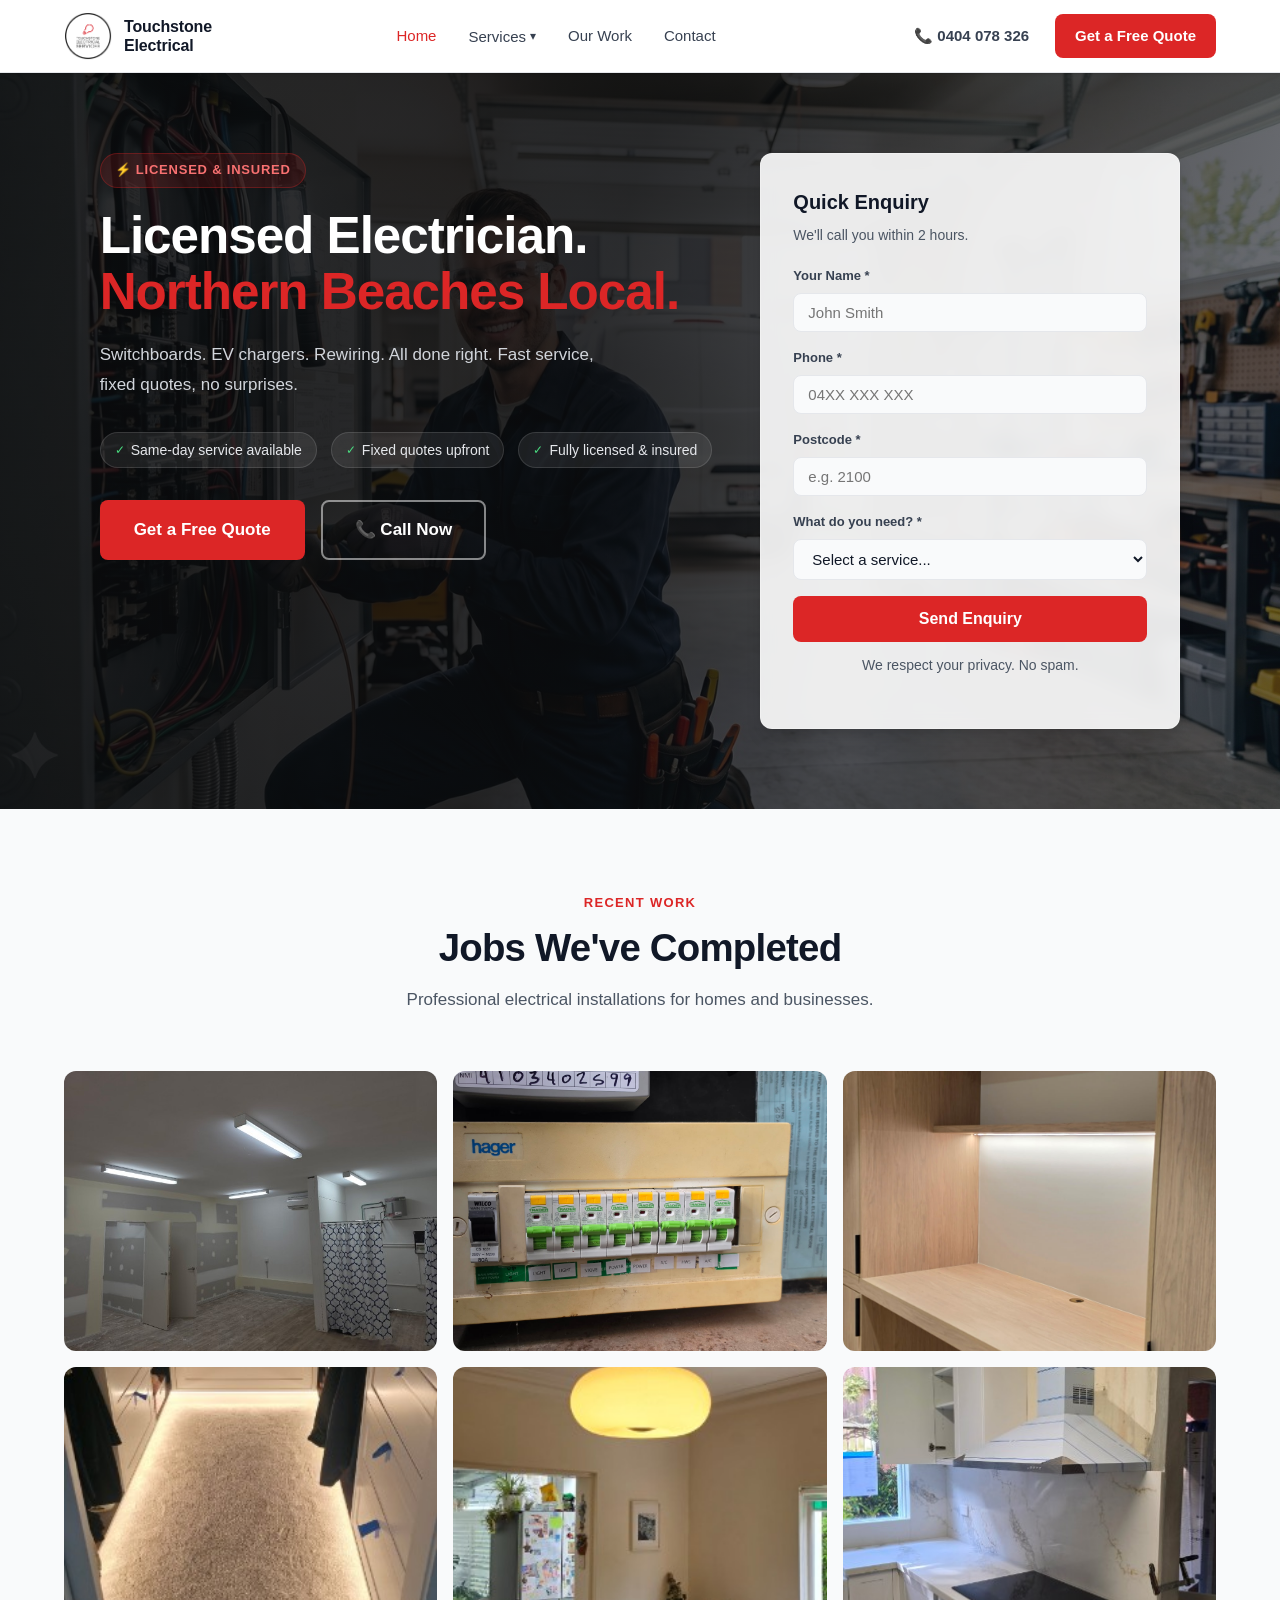
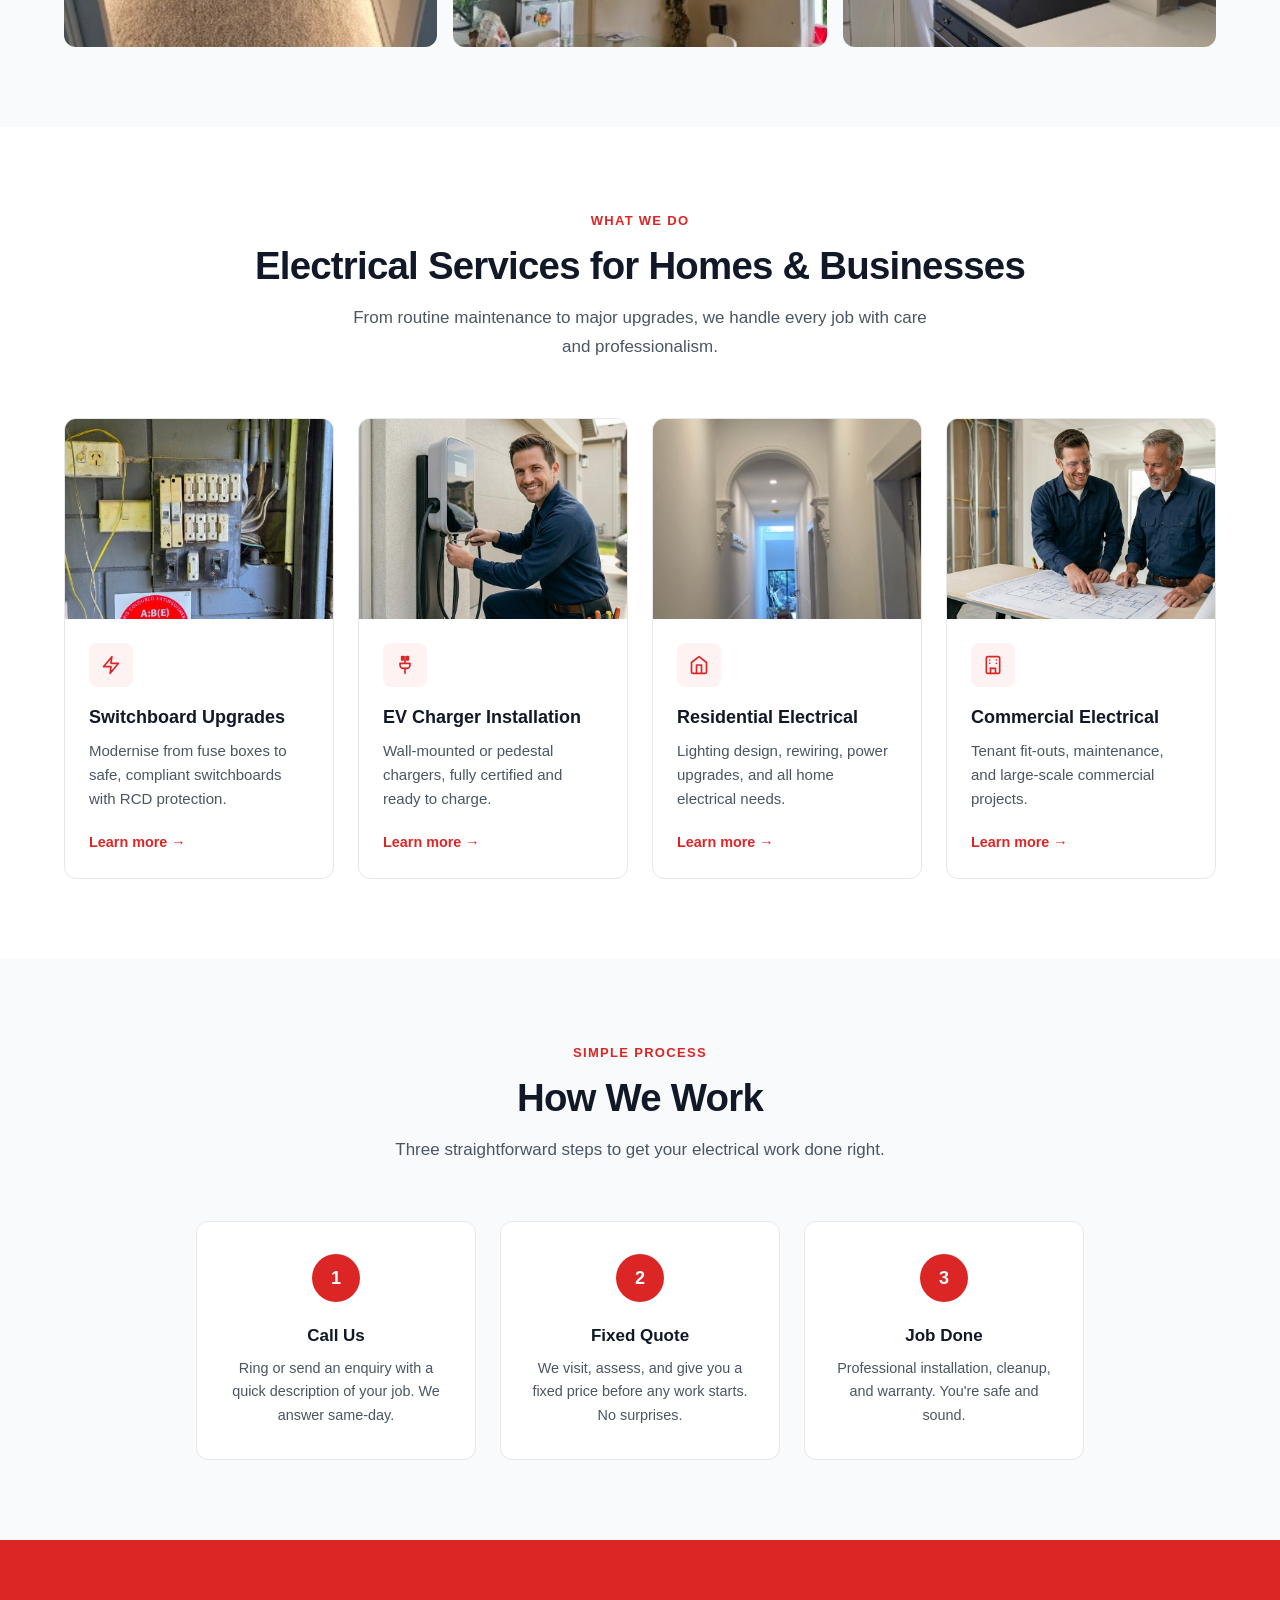
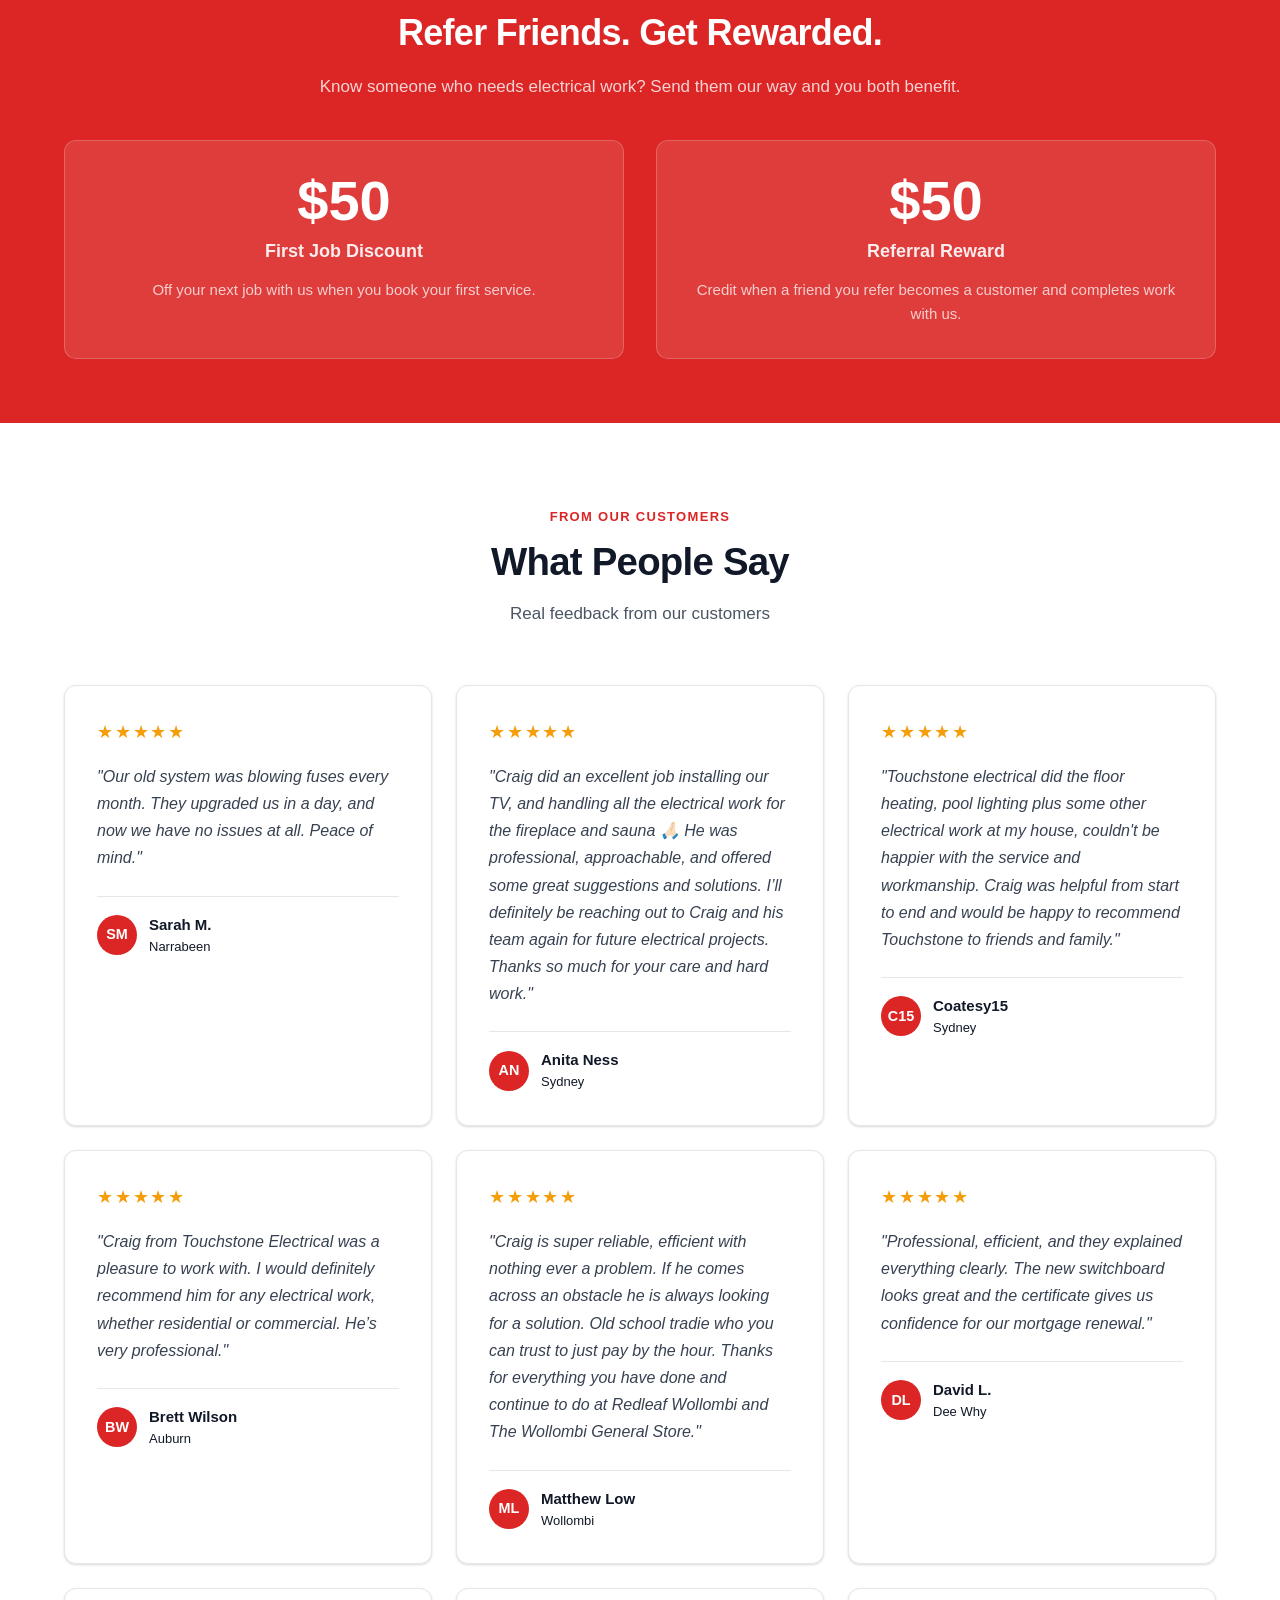
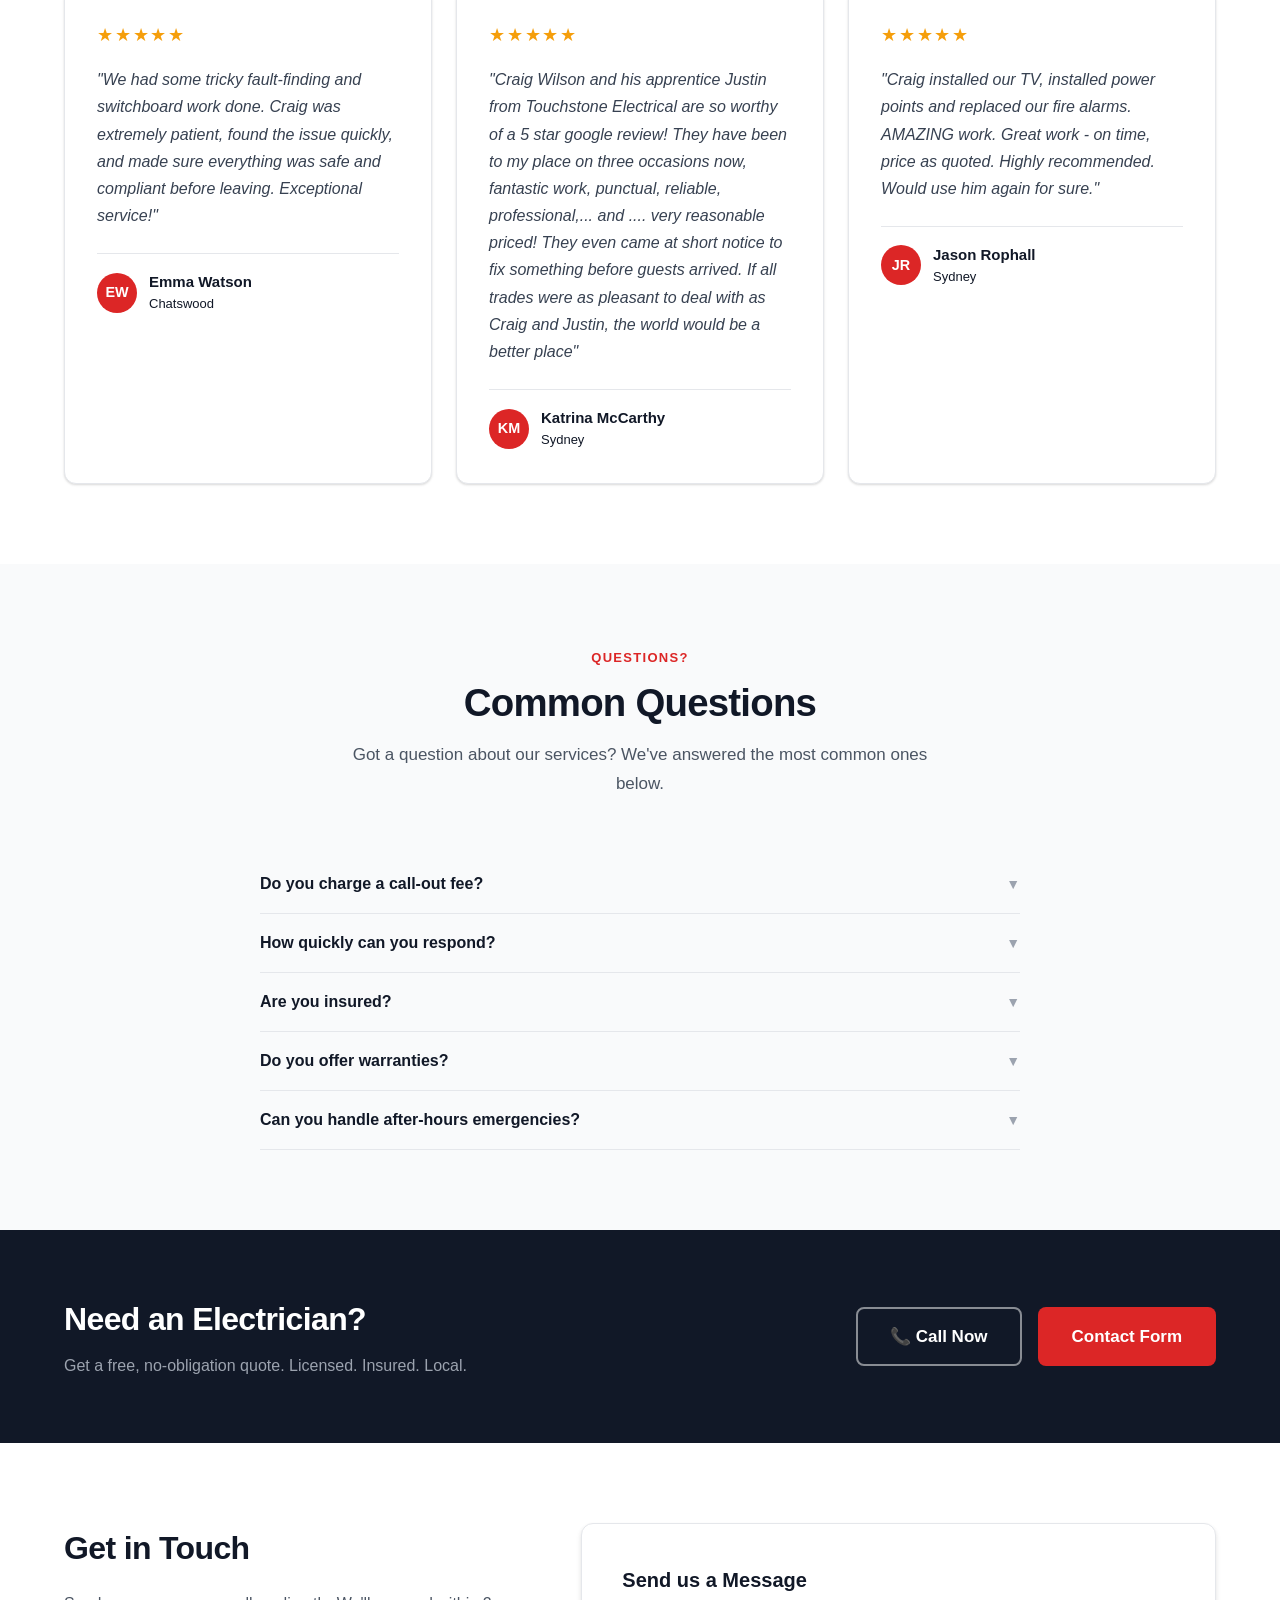
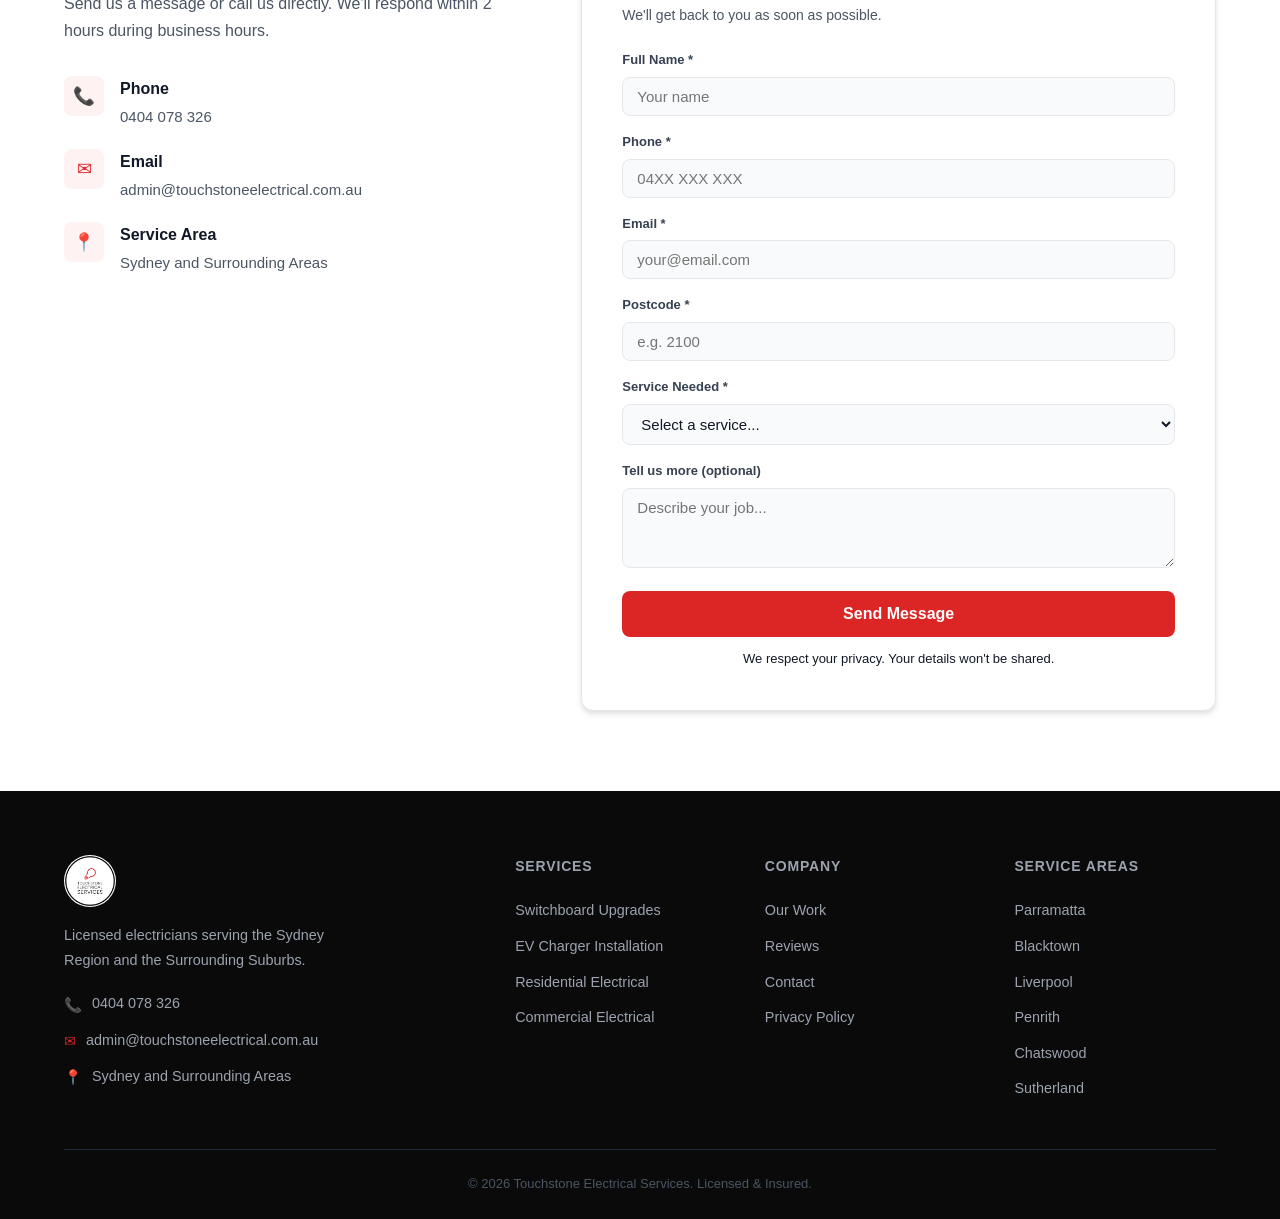
==== home/index.html @ 62e03982 "Update contact form to use Web3Forms API" ====
<!DOCTYPE html>
<html lang="en">

<head>
  <meta charset="UTF-8">
  <meta name="viewport" content="width=device-width, initial-scale=1.0">
  <meta http-equiv="Content-Security-Policy"
    content="default-src 'self'; script-src 'self' 'unsafe-inline'; style-src 'self' 'unsafe-inline'; connect-src 'self' https://api.web3forms.com; img-src 'self' data:; child-src 'none';">
  <title>Touchstone Electrical Services — Licensed Electrician Northern Beaches Sydney</title>
  <meta name="description"
    content="Licensed electrician serving Northern Beaches & Lower North Shore. Switchboards, EV chargers, rewiring, and all residential & commercial electrical work.">
  <link rel="stylesheet" href="../style.css">
  <script src="../shared.js"></script>
</head>

<body>
  <div id="nav-root"></div>

  <!-- HERO -->
  <section class="hero">
    <img src="../Images/hero-home.jpg" alt="Electrical workshop" class="hero-bg">
    <div class="hero-overlay"></div>
    <div class="container">
      <div class="hero-content">
        <div class="hero-grid">
          <div>
            <div class="hero-eyebrow">⚡ Licensed & Insured</div>
            <h1>Licensed Electrician.<br><span>Northern Beaches Local.</span></h1>
            <p class="hero-desc">Switchboards. EV chargers. Rewiring. All done right. Fast service, fixed quotes, no
              surprises.</p>

            <div class="hero-badges">
              <div class="badge"><span class="badge-icon">✓</span> Same-day service available</div>
              <div class="badge"><span class="badge-icon">✓</span> Fixed quotes upfront</div>
              <div class="badge"><span class="badge-icon">✓</span> Fully licensed & insured</div>
            </div>

            <div class="hero-buttons">
              <a href="#contact" class="btn btn-primary btn-lg">Get a Free Quote</a>
              <a href="tel:0404078326" class="btn btn-outline-white btn-lg">📞 Call Now</a>
            </div>
          </div>

          <div class="hero-form-card">
            <h3>Quick Enquiry</h3>
            <p>We'll call you within 2 hours.</p>
            <form onsubmit="return handleQuickEnquiry(event)">
              <input type="checkbox" name="botcheck" class="hidden" style="display: none;">
              <div class="form-group">
                <label>Your Name *</label>
                <input type="text" name="name" required placeholder="John Smith">
              </div>
              <div class="form-group">
                <label>Phone *</label>
                <input type="tel" name="phone" required placeholder="04XX XXX XXX">
              </div>
              <div class="form-group">
                <label>Postcode *</label>
                <input type="text" name="postcode" required placeholder="e.g. 2100">
              </div>
              <div class="form-group">
                <label>What do you need? *</label>
                <select name="service" required>
                  <option value="">Select a service...</option>
                  <option>Switchboard upgrade</option>
                  <option>EV charger installation</option>
                  <option>General electrical work</option>
                  <option>Emergency repair</option>
                  <option>Other</option>
                </select>
              </div>
              <button type="submit" class="form-submit">Send Enquiry</button>
              <p class="form-note">We respect your privacy. No spam.</p>
            </form>
          </div>
        </div>
      </div>
    </div>
  </section>


  <!-- PORTFOLIO -->
  <section id="portfolio" class="section section-bg-gray">
    <div class="container">
      <div class="section-header">
        <span class="section-eyebrow">Recent Work</span>
        <h2>Jobs We've Completed</h2>
        <p>Professional electrical installations for homes and businesses.</p>
      </div>

      <div class="gallery-grid">
        <div class="gallery-item">
          <img src="../Images/gallery-commercial-lighting.jpeg" alt="Commercial venue lighting installation">
          <div class="gallery-overlay">
            <div class="gallery-label">
              <span>Featured</span>
              <strong>Commercial Lighting</strong>
            </div>
          </div>
        </div>
        <div class="gallery-item">
          <img src="../Images/Switchboard.jpg" alt="Switchboard upgrade work">
          <div class="gallery-overlay">
            <div class="gallery-label">
              <span>Safety</span>
              <strong>Switchboard Upgrade</strong>
            </div>
          </div>
        </div>
        <div class="gallery-item">
          <img src="../Images/gallery-joinery-lighting.jpeg" alt="Joinery and custom lighting">
          <div class="gallery-overlay">
            <div class="gallery-label">
              <span>Custom</span>
              <strong>Joinery Lighting</strong>
            </div>
          </div>
        </div>
        <div class="gallery-item">
          <img src="../Images/gallery-strip-lighting.jpeg" alt="LED strip lighting in wardrobe">
          <div class="gallery-overlay">
            <div class="gallery-label">
              <span>Design</span>
              <strong>Strip Lighting</strong>
            </div>
          </div>
        </div>
        <div class="gallery-item">
          <img src="../Images/gallery-pendant-lighting.jpeg" alt="Pendant lighting over dining table">
          <div class="gallery-overlay">
            <div class="gallery-label">
              <span>Dining</span>
              <strong>Pendant Lighting</strong>
            </div>
          </div>
        </div>
        <div class="gallery-item">
          <img src="../Images/detail-kitchen-install.jpeg" alt="Kitchen renovation electrical work">
          <div class="gallery-overlay">
            <div class="gallery-label">
              <span>Reno</span>
              <strong>Kitchen Install</strong>
            </div>
          </div>
        </div>
      </div>
    </div>
  </section>

  <!-- SERVICES -->
  <section id="services" class="section">
    <div class="container">
      <div class="section-header">
        <span class="section-eyebrow">What We Do</span>
        <h2>Electrical Services for Homes & Businesses</h2>
        <p>From routine maintenance to major upgrades, we handle every job with care and professionalism.</p>
      </div>

      <div class="services-grid">
        <a href="../services/switchboard.html" class="service-card">
          <img src="../Images/switchboard-upgrade.jpeg" alt="Switchboard upgrade" class="service-card-img">
          <div class="service-card-body">
            <div class="service-card-icon">
              <svg viewBox="0 0 24 24" fill="none" stroke="currentColor" stroke-width="2" stroke-linecap="round"
                stroke-linejoin="round">
                <polygon points="13 2 3 14 12 14 11 22 21 10 12 10 13 2"></polygon>
              </svg>
            </div>
            <h3>Switchboard Upgrades</h3>
            <p> Modernise from fuse boxes to safe, compliant switchboards with RCD protection.</p>
            <span class="service-card-link">Learn more →</span>
          </div>
        </a>

        <a href="../services/ev-chargers.html" class="service-card">
          <img src="../Images/ev-charger.jpeg" alt="EV charger installation" class="service-card-img">
          <div class="service-card-body">
            <div class="service-card-icon">
              <svg viewBox="0 0 24 24" fill="none" stroke="currentColor" stroke-width="2" stroke-linecap="round"
                stroke-linejoin="round">
                <path d="M12 2v8"></path>
                <path d="M18 10H6v2c0 2.2 1.8 4 4 4h4c2.2 0 4-1.8 4-4V10z"></path>
                <path d="M12 16v6"></path>
                <path d="M8 2h2v4H8z"></path>
                <path d="M14 2h2v4h-2z"></path>
              </svg>
            </div>
            <h3>EV Charger Installation</h3>
            <p>Wall-mounted or pedestal chargers, fully certified and ready to charge.</p>
            <span class="service-card-link">Learn more →</span>
          </div>
        </a>

        <a href="../services/residential.html" class="service-card">
          <img src="../Images/hero-residential.jpeg" alt="Residential electrical work" class="service-card-img">
          <div class="service-card-body">
            <div class="service-card-icon">
              <svg viewBox="0 0 24 24" fill="none" stroke="currentColor" stroke-width="2" stroke-linecap="round"
                stroke-linejoin="round">
                <path d="m3 9 9-7 9 7v11a2 2 0 0 1-2 2H5a2 2 0 0 1-2-2z"></path>
                <polyline points="9 22 9 12 15 12 15 22"></polyline>
              </svg>
            </div>
            <h3>Residential Electrical</h3>
            <p>Lighting design, rewiring, power upgrades, and all home electrical needs.</p>
            <span class="service-card-link">Learn more →</span>
          </div>
        </a>

        <a href="../services/commercial.html" class="service-card">
          <img src="../Images/detail-commercial-planning.jpeg" alt="Commercial electrical work" class="service-card-img">
          <div class="service-card-body">
            <div class="service-card-icon">
              <svg viewBox="0 0 24 24" fill="none" stroke="currentColor" stroke-width="2" stroke-linecap="round"
                stroke-linejoin="round">
                <rect x="4" y="2" width="16" height="20" rx="2" ry="2"></rect>
                <line x1="9" y1="22" x2="9" y2="16"></line>
                <path d="M9 16h6v6"></path>
                <line x1="8" y1="6" x2="8.01" y2="6"></line>
                <line x1="16" y1="6" x2="16.01" y2="6"></line>
                <line x1="8" y1="10" x2="8.01" y2="10"></line>
                <line x1="16" y1="10" x2="16.01" y2="10"></line>
              </svg>
            </div>
            <h3>Commercial Electrical</h3>
            <p>Tenant fit-outs, maintenance, and large-scale commercial projects.</p>
            <span class="service-card-link">Learn more →</span>
          </div>
        </a>
      </div>
    </div>
  </section>

  <!-- HOW IT WORKS -->
  <section class="section section-bg-gray">
    <div class="container">
      <div class="section-header">
        <span class="section-eyebrow">Simple Process</span>
        <h2>How We Work</h2>
        <p>Three straightforward steps to get your electrical work done right.</p>
      </div>

      <div class="process-steps">
        <div class="step-card">
          <div class="step-number">1</div>
          <h3>Call Us</h3>
          <p>Ring or send an enquiry with a quick description of your job. We answer same-day.</p>
        </div>
        <div class="step-card">
          <div class="step-number">2</div>
          <h3>Fixed Quote</h3>
          <p>We visit, assess, and give you a fixed price before any work starts. No surprises.</p>
        </div>
        <div class="step-card">
          <div class="step-number">3</div>
          <h3>Job Done</h3>
          <p>Professional installation, cleanup, and warranty. You're safe and sound.</p>
        </div>
      </div>
    </div>
  </section>

  <!-- REFERRAL OFFER -->
  <section class="offer-section">
    <div class="container">
      <div class="offer-header">
        <h2>Refer Friends. Get Rewarded.</h2>
        <p>Know someone who needs electrical work? Send them our way and you both benefit.</p>
      </div>

      <div class="offer-grid">
        <div class="offer-card">
          <div class="offer-amount">$50</div>
          <div class="offer-label">First Job Discount</div>
          <div class="offer-desc">Off your next job with us when you book your first service.</div>
        </div>
        <div class="offer-card">
          <div class="offer-amount">$50</div>
          <div class="offer-label">Referral Reward</div>
          <div class="offer-desc">Credit when a friend you refer becomes a customer and completes work with us.</div>
        </div>
      </div>
    </div>
  </section>

  <!-- TESTIMONIALS -->
  <section id="testimonials" class="section">
    <div class="container">
      <div class="section-header">
        <span class="section-eyebrow">From Our Customers</span>
        <h2>What People Say</h2>
        <p>Real feedback from our customers</p>
      </div>

      <div class="testimonials-grid">
        <div class="testimonial-card">
          <div class="stars">★★★★★</div>
          <p class="testimonial-text">"Our old system was blowing fuses every month. They upgraded us in a day, and now
            we have no issues at all. Peace of mind."</p>
          <div class="testimonial-author">
            <div class="author-avatar">SM</div>
            <div>
              <div class="author-name">Sarah M.</div>
              <div class="author-loc">Narrabeen</div>
            </div>
          </div>
        </div>

        <div class="testimonial-card">
          <div class="stars">★★★★★</div>
          <p class="testimonial-text">"Craig did an excellent job installing our TV, and handling all the electrical
            work for the fireplace and sauna 🙏🏻 He was professional, approachable, and offered some great suggestions
            and solutions. I’ll definitely be reaching out to Craig and his team again for future electrical projects.
            Thanks so much for your care and hard work."</p>
          <div class="testimonial-author">
            <div class="author-avatar">AN</div>
            <div>
              <div class="author-name">Anita Ness</div>
              <div class="author-loc">Sydney</div>
            </div>
          </div>
        </div>

        <div class="testimonial-card">
          <div class="stars">★★★★★</div>
          <p class="testimonial-text">"Touchstone electrical did the floor heating, pool lighting plus some other
            electrical work at my house, couldn't be happier with the service and workmanship. Craig was helpful from
            start to end and would be happy to recommend Touchstone to friends and family."</p>
          <div class="testimonial-author">
            <div class="author-avatar">C15</div>
            <div>
              <div class="author-name">Coatesy15</div>
              <div class="author-loc">Sydney</div>
            </div>
          </div>
        </div>

        <div class="testimonial-card">
          <div class="stars">★★★★★</div>
          <p class="testimonial-text">"Craig from Touchstone Electrical was a pleasure to work with. I would definitely
            recommend him for any electrical work, whether residential or commercial. He’s very professional."</p>
          <div class="testimonial-author">
            <div class="author-avatar">BW</div>
            <div>
              <div class="author-name">Brett Wilson</div>
              <div class="author-loc">Auburn</div>
            </div>
          </div>
        </div>

        <div class="testimonial-card">
          <div class="stars">★★★★★</div>
          <p class="testimonial-text">"Craig is super reliable, efficient with nothing ever a problem. If he comes
            across an obstacle he is always looking for a solution. Old school tradie who you can trust to just pay by
            the hour. Thanks for everything you have done and continue to do at Redleaf Wollombi and The Wollombi
            General Store."</p>
          <div class="testimonial-author">
            <div class="author-avatar">ML</div>
            <div>
              <div class="author-name">Matthew Low</div>
              <div class="author-loc">Wollombi</div>
            </div>
          </div>
        </div>

        <div class="testimonial-card">
          <div class="stars">★★★★★</div>
          <p class="testimonial-text">"Professional, efficient, and they explained everything clearly. The new
            switchboard looks great and the certificate gives us confidence for our mortgage renewal."</p>
          <div class="testimonial-author">
            <div class="author-avatar">DL</div>
            <div>
              <div class="author-name">David L.</div>
              <div class="author-loc">Dee Why</div>
            </div>
          </div>
        </div>

        <div class="testimonial-card">
          <div class="stars">★★★★★</div>
          <p class="testimonial-text">"We had some tricky fault-finding and switchboard work done. Craig was extremely
            patient, found the issue quickly, and made sure everything was safe and compliant before leaving.
            Exceptional service!"</p>
          <div class="testimonial-author">
            <div class="author-avatar">EW</div>
            <div>
              <div class="author-name">Emma Watson</div>
              <div class="author-loc">Chatswood</div>
            </div>
          </div>
        </div>

        <div class="testimonial-card">
          <div class="stars">★★★★★</div>
          <p class="testimonial-text">"Craig Wilson and his apprentice Justin from Touchstone Electrical are so worthy
            of a 5 star google review! They have been to my place on three occasions now, fantastic work, punctual,
            reliable, professional,... and .... very reasonable priced! They even came at short notice to fix something
            before guests arrived. If all trades were as pleasant to deal with as Craig and Justin, the world would be a
            better place"</p>
          <div class="testimonial-author">
            <div class="author-avatar">KM</div>
            <div>
              <div class="author-name">Katrina McCarthy</div>
              <div class="author-loc">Sydney</div>
            </div>
          </div>
        </div>

        <div class="testimonial-card">
          <div class="stars">★★★★★</div>
          <p class="testimonial-text">"Craig installed our TV, installed power points and replaced our fire alarms.
            AMAZING work. Great work - on time, price as quoted. Highly recommended. Would use him again for sure."</p>
          <div class="testimonial-author">
            <div class="author-avatar">JR</div>
            <div>
              <div class="author-name">Jason Rophall</div>
              <div class="author-loc">Sydney</div>
            </div>
          </div>
        </div>
      </div>
    </div>
  </section>

  <!-- FAQ -->
  <section class="section section-bg-gray">
    <div class="container">
      <div class="section-header">
        <span class="section-eyebrow">Questions?</span>
        <h2>Common Questions</h2>
        <p>Got a question about our services? We've answered the most common ones below.</p>
      </div>

      <div class="faq-list">
        <div class="faq-item">
          <button class="faq-question">
            <span>Do you charge a call-out fee?</span>
            <span class="faq-chevron">▼</span>
          </button>
          <div class="faq-answer">No, there's no call-out fee. We assess the job, give you a fixed quote, and you
            decide. If you proceed, part of that quote covers our time onsite.</div>
        </div>

        <div class="faq-item">
          <button class="faq-question">
            <span>How quickly can you respond?</span>
            <span class="faq-chevron">▼</span>
          </button>
          <div class="faq-answer">We aim for same-day response to all enquiries. For emergency repairs, we can often
            attend within 2 hours during business hours.</div>
        </div>

        <div class="faq-item">
          <button class="faq-question">
            <span>Are you insured?</span>
            <span class="faq-chevron">▼</span>
          </button>
          <div class="faq-answer">Yes. We carry $10 million public liability insurance and comply with all NSW
            electrical safety standards. Ask to see our certificate on arrival.</div>
        </div>

        <div class="faq-item">
          <button class="faq-question">
            <span>Do you offer warranties?</span>
            <span class="faq-chevron">▼</span>
          </button>
          <div class="faq-answer">We warrant our workmanship for 12 months from completion. Electrical components carry
            manufacturer warranties as applicable.</div>
        </div>

        <div class="faq-item">
          <button class="faq-question">
            <span>Can you handle after-hours emergencies?</span>
            <span class="faq-chevron">▼</span>
          </button>
          <div class="faq-answer">Yes. After-hours and weekend emergency calls are available. A surcharge applies, but
            your safety is our priority.</div>
        </div>
      </div>
    </div>
  </section>

  <!-- CTA BAND -->
  <section id="contact" class="cta-band">
    <div class="container">
      <div class="cta-band-inner">
        <div>
          <h2>Need an Electrician?</h2>
          <p>Get a free, no-obligation quote. Licensed. Insured. Local.</p>
        </div>
        <div class="cta-band-buttons">
          <a href="tel:0404078326" class="btn btn-outline-white btn-lg">📞 Call Now</a>
          <a href="#contact-form" class="btn btn-primary btn-lg">Contact Form</a>
        </div>
      </div>
    </div>
  </section>

  <!-- CONTACT FORM -->
  <section id="contact-form" class="section">
    <div class="container">
      <div class="contact-grid">
        <div class="contact-info">
          <h2>Get in Touch</h2>
          <p>Send us a message or call us directly. We'll respond within 2 hours during business hours.</p>

          <ul class="contact-detail-list">
            <li class="contact-detail">
              <div class="contact-detail-icon">📞</div>
              <div>
                <strong>Phone</strong>
                <a href="tel:0404078326"><span>0404 078 326</span></a>
              </div>
            </li>
            <li class="contact-detail">
              <div class="contact-detail-icon">✉</div>
              <div>
                <strong>Email</strong>
                <a href="mailto:admin@touchstoneelectrical.com.au"><span>admin@touchstoneelectrical.com.au</span></a>
              </div>
            </li>
            <li class="contact-detail">
              <div class="contact-detail-icon">📍</div>
              <div>
                <strong>Service Area</strong>
                <span>Sydney and Surrounding Areas</span>
              </div>
            </li>
          </ul>
        </div>

        <div class="contact-form-card">
          <h3 style="font-size:1.25rem;font-weight:700;margin-bottom:0.5rem;">Send us a Message</h3>
          <p style="font-size:0.875rem;color:var(--gray-600);margin-bottom:1.5rem;">We'll get back to you as soon as
            possible.</p>

          <form action="https://api.web3forms.com/submit" method="POST">
            <input type="hidden" name="access_key" value="2cf7fcd3-9450-4800-9ee0-3f156bcf5277">
            <input type="hidden" name="subject" value="Contact Form - Touchstone Electrical">
            <input type="hidden" name="redirect" value="https://touchstoneelectrical.com.au/">
            <input type="checkbox" name="botcheck" class="hidden" style="display: none;">
            <div class="form-group">
              <label>Full Name *</label>
              <input type="text" name="name" required placeholder="Your name">
            </div>
            <div class="form-group">
              <label>Phone *</label>
              <input type="tel" name="phone" required placeholder="04XX XXX XXX">
            </div>
            <div class="form-group">
              <label>Email *</label>
              <input type="email" name="email" required placeholder="your@email.com">
            </div>
            <div class="form-group">
              <label>Postcode *</label>
              <input type="text" name="postcode" required placeholder="e.g. 2100">
            </div>
            <div class="form-group">
              <label>Service Needed *</label>
              <select name="service" required>
                <option value="">Select a service...</option>
                <option>Switchboard upgrade</option>
                <option>EV charger installation</option>
                <option>Lighting design & installation</option>
                <option>Rewiring</option>
                <option>Power upgrades</option>
                <option>Emergency repair</option>
                <option>Other</option>
              </select>
            </div>
            <div class="form-group">
              <label>Tell us more (optional)</label>
              <textarea name="message" placeholder="Describe your job..."></textarea>
            </div>
            <button type="submit" class="form-submit">Send Message</button>
            <p class="form-note">We respect your privacy. Your details won't be shared.</p>
          </form>
        </div>
      </div>
    </div>
  </section>

  <!-- IMAGE LIGHTBOX DIALOG -->
  <dialog id="lightbox-dialog" class="lightbox-dialog">
    <button class="lightbox-close" id="lightbox-close" aria-label="Close image popup">&times;</button>
    <div class="lightbox-content">
      <img id="lightbox-img" src="" alt="">
    </div>
  </dialog>

  <div id="footer-root"></div>

  <script>
    // Render nav and footer
    document.getElementById('nav-root').innerHTML = renderNav('home');
    document.getElementById('footer-root').innerHTML = renderFooter('../');

    // Lightbox modal functionality
    const lightbox = document.getElementById('lightbox-dialog');
    const lightboxImg = document.getElementById('lightbox-img');
    const lightboxClose = document.getElementById('lightbox-close');

    function openLightbox(src, alt) {
      lightboxImg.src = src;
      lightboxImg.alt = alt;
      lightbox.showModal();
      document.body.style.overflow = 'hidden'; // Disable background scrolling
    }

    function closeLightbox() {
      lightbox.close();
      document.body.style.overflow = ''; // Restore background scrolling
    }

    // Attach click listeners to all gallery items
    document.querySelectorAll('.gallery-item').forEach(item => {
      item.addEventListener('click', () => {
        const img = item.querySelector('img');
        if (img) {
          openLightbox(img.src, img.alt);
        }
      });
    });

    // Close on button click
    lightboxClose.addEventListener('click', closeLightbox);

    // Close on backdrop click (light dismiss)
    lightbox.addEventListener('click', (e) => {
      const rect = lightbox.getBoundingClientRect();
      const isInDialog = (rect.top <= e.clientY && e.clientY <= rect.top + rect.height &&
        rect.left <= e.clientX && e.clientX <= rect.left + rect.width);
      if (!isInDialog) {
        closeLightbox();
      }
    });

    // Restore overflow on dialog cancel/escape key
    lightbox.addEventListener('cancel', () => {
      document.body.style.overflow = '';
    });
  </script>
</body>

</html>
---- style.css ----
/* ============================================================
   TOUCHSTONE ELECTRICAL SERVICES — SHARED STYLESHEET
   ============================================================ */

/* --- Reset & Base --- */
*, *::before, *::after { box-sizing: border-box; margin: 0; padding: 0; }

:root {
  --red:        #dc2626;
  --red-dark:   #b91c1c;
  --red-light:  #fef2f2;
  --black:      #0a0a0a;
  --gray-900:   #111827;
  --gray-800:   #1f2937;
  --gray-700:   #374151;
  --gray-600:   #4b5563;
  --gray-400:   #9ca3af;
  --gray-200:   #e5e7eb;
  --gray-100:   #f3f4f6;
  --gray-50:    #f9fafb;
  --white:      #ffffff;
  --font-head:  'Inter', -apple-system, BlinkMacSystemFont, sans-serif;
  --font-body:  'Inter', -apple-system, BlinkMacSystemFont, sans-serif;
  --max-w:      1200px;
  --radius:     0.5rem;
  --radius-lg:  0.75rem;
  --shadow:     0 1px 3px rgba(0,0,0,0.1), 0 1px 2px rgba(0,0,0,0.06);
  --shadow-md:  0 4px 6px rgba(0,0,0,0.07), 0 2px 4px rgba(0,0,0,0.06);
  --shadow-lg:  0 10px 15px rgba(0,0,0,0.1), 0 4px 6px rgba(0,0,0,0.05);
}

html { scroll-behavior: smooth; }

body {
  font-family: var(--font-body);
  color: var(--gray-900);
  background: var(--white);
  line-height: 1.6;
  font-size: 1rem;
}

img { max-width: 100%; height: auto; display: block; }
a { color: inherit; text-decoration: none; }
button { cursor: pointer; font-family: inherit; border: none; }

.container {
  max-width: var(--max-w);
  margin: 0 auto;
  padding: 0 1.5rem;
}

/* ============================================================
   UTILITY BAR
   ============================================================ */
.utility-bar {
  background: var(--gray-900);
  color: var(--gray-400);
  font-size: 0.8125rem;
  padding: 0.5rem 0;
  border-bottom: 1px solid var(--gray-800);
}

.utility-bar .container {
  display: flex;
  justify-content: space-between;
  align-items: center;
  gap: 1rem;
  flex-wrap: wrap;
}

.utility-left {
  display: flex;
  align-items: center;
  gap: 1.5rem;
}

.utility-left a, .utility-right a {
  color: var(--gray-400);
  transition: color 0.2s;
  display: flex;
  align-items: center;
  gap: 0.375rem;
}

.utility-left a:hover, .utility-right a:hover {
  color: var(--white);
}

.utility-right {
  display: flex;
  align-items: center;
  gap: 1rem;
}

.utility-phone {
  color: var(--red) !important;
  font-weight: 600;
}

.utility-phone:hover {
  color: #ef4444 !important;
}

/* ============================================================
   NAVIGATION
   ============================================================ */
.main-nav {
  background: var(--white);
  border-bottom: 1px solid var(--gray-200);
  position: sticky;
  top: 0;
  z-index: 100;
  box-shadow: var(--shadow);
}

.nav-inner {
  display: flex;
  align-items: center;
  justify-content: space-between;
  height: 4.5rem;
  gap: 2rem;
}

.nav-logo {
  display: flex;
  align-items: center;
  gap: 0.75rem;
  flex-shrink: 0;
}

.nav-logo img {
  height: 48px;
  width: 48px;
  object-fit: contain;
}

.nav-logo span {
  font-size: 1rem;
  font-weight: 700;
  color: var(--gray-900);
  letter-spacing: -0.01em;
  line-height: 1.2;
}

.nav-links {
  display: flex;
  align-items: center;
  gap: 0.25rem;
  list-style: none;
}

.nav-links > li {
  position: relative;
}

.nav-links > li > a,
.nav-links > li > button {
  color: var(--gray-700);
  font-weight: 500;
  font-size: 0.9375rem;
  padding: 0.5rem 0.875rem;
  border-radius: var(--radius);
  transition: color 0.2s, background 0.2s;
  background: none;
  display: flex;
  align-items: center;
  gap: 0.25rem;
  white-space: nowrap;
}

.nav-links > li > a:hover,
.nav-links > li > button:hover {
  color: var(--red);
  background: var(--red-light);
}

.nav-links > li > a.active {
  color: var(--red);
}

/* Dropdown */
.dropdown { position: relative; }

.dropdown-menu {
  position: absolute;
  top: calc(100% + 0.5rem);
  left: 0;
  background: var(--white);
  border: 1px solid var(--gray-200);
  border-radius: var(--radius-lg);
  box-shadow: var(--shadow-lg);
  min-width: 240px;
  padding: 0.5rem;
  z-index: 200;
  opacity: 0;
  visibility: hidden;
  pointer-events: none;
  transform: translateY(-8px);
  transition: opacity 0.15s ease, transform 0.15s ease, visibility 0.15s;
}

.dropdown-menu::before {
  content: "";
  position: absolute;
  top: -0.6rem; /* slightly larger to guarantee overlap */
  left: 0;
  right: 0;
  height: 0.6rem;
  pointer-events: auto;
}

.dropdown:hover .dropdown-menu,
.dropdown:focus-within .dropdown-menu {
  opacity: 1;
  visibility: visible;
  pointer-events: auto;
  transform: translateY(0);
}

.dropdown-menu a {
  display: block;
  padding: 0.625rem 1rem;
  border-radius: var(--radius);
  font-size: 0.9rem;
  color: var(--gray-700);
  transition: background 0.15s, color 0.15s;
}

.dropdown-menu a:hover {
  background: var(--red-light);
  color: var(--red);
}

.dropdown-menu .dropdown-label {
  font-size: 0.75rem;
  font-weight: 700;
  text-transform: uppercase;
  letter-spacing: 0.07em;
  color: var(--gray-400);
  padding: 0.5rem 1rem 0.25rem;
  margin-top: 0.25rem;
}

.dropdown-menu hr {
  border: none;
  border-top: 1px solid var(--gray-200);
  margin: 0.375rem 0;
}

.chevron { font-size: 0.75rem; transition: transform 0.2s; }
.dropdown:hover .chevron { transform: rotate(180deg); }

.nav-cta-group {
  display: flex;
  align-items: center;
  gap: 0.75rem;
  flex-shrink: 0;
}

.btn-call {
  display: flex;
  align-items: center;
  gap: 0.375rem;
  color: var(--gray-700);
  font-weight: 600;
  font-size: 0.9375rem;
  padding: 0.5rem 0.875rem;
  border-radius: var(--radius);
  transition: color 0.2s;
  background: none;
}

.btn-call:hover { color: var(--red); }

.btn-quote {
  background: var(--red);
  color: var(--white);
  font-weight: 600;
  font-size: 0.9375rem;
  padding: 0.625rem 1.25rem;
  border-radius: var(--radius);
  transition: background 0.2s, transform 0.1s;
  white-space: nowrap;
}

.btn-quote:hover {
  background: var(--red-dark);
  transform: translateY(-1px);
}

/* Mobile menu */
.hamburger {
  display: none;
  flex-direction: column;
  gap: 5px;
  padding: 0.5rem;
  background: none;
  border: none;
  cursor: pointer;
}

.hamburger span {
  display: block;
  width: 22px;
  height: 2px;
  background: var(--gray-700);
  border-radius: 2px;
  transition: all 0.3s;
}

.mobile-menu {
  display: none;
  background: var(--white);
  border-top: 1px solid var(--gray-200);
  padding: 1rem 0;
}

.mobile-menu.open { display: block; }

.mobile-menu a {
  display: block;
  padding: 0.75rem 1.5rem;
  color: var(--gray-700);
  font-weight: 500;
  border-bottom: 1px solid var(--gray-100);
}

.mobile-menu a:hover { color: var(--red); background: var(--red-light); }

.mobile-menu .mobile-sub {
  padding-left: 2.5rem;
  font-size: 0.9rem;
  color: var(--gray-600);
}

.mobile-menu .mobile-cta {
  margin: 1rem 1.5rem 0;
  display: block;
  text-align: center;
  background: var(--red);
  color: var(--white);
  padding: 0.75rem;
  border-radius: var(--radius);
  font-weight: 600;
}

/* ============================================================
   BUTTONS
   ============================================================ */
.btn {
  display: inline-flex;
  align-items: center;
  gap: 0.5rem;
  font-weight: 600;
  font-size: 1rem;
  padding: 0.75rem 1.75rem;
  border-radius: var(--radius);
  transition: all 0.2s;
  border: 2px solid transparent;
  white-space: nowrap;
}

.btn-primary {
  background: var(--red);
  color: var(--white);
}

.btn-primary:hover {
  background: var(--red-dark);
  transform: translateY(-1px);
  box-shadow: 0 4px 12px rgba(220,38,38,0.3);
}

.btn-secondary {
  background: var(--white);
  color: var(--gray-900);
  border-color: var(--gray-200);
}

.btn-secondary:hover {
  border-color: var(--gray-400);
  transform: translateY(-1px);
}

.btn-outline-white {
  background: transparent;
  color: var(--white);
  border-color: rgba(255,255,255,0.5);
}

.btn-outline-white:hover {
  background: rgba(255,255,255,0.1);
  border-color: var(--white);
}

.btn-lg {
  font-size: 1.0625rem;
  padding: 0.875rem 2rem;
}

/* ============================================================
   HERO — HOMEPAGE
   ============================================================ */
.hero {
  position: relative;
  background: var(--gray-900);
  overflow: hidden;
  min-height: 620px;
  display: flex;
  align-items: center;
}

.hero-bg {
  position: absolute;
  inset: 0;
  object-fit: cover;
  width: 100%;
  height: 100%;
  opacity: 0.55;
}

.hero-overlay {
  position: absolute;
  inset: 0;
  background: linear-gradient(105deg, rgba(10, 10, 10, 0.75) 45%, rgba(10, 10, 10, 0.2) 100%);
}

.hero-content {
  position: relative;
  z-index: 2;
  padding: 5rem 0;
}

.hero-grid {
  display: grid;
  grid-template-columns: 1fr 420px;
  gap: 3rem;
  align-items: start;
}

.hero-eyebrow {
  display: inline-flex;
  align-items: center;
  gap: 0.5rem;
  background: rgba(220,38,38,0.15);
  border: 1px solid rgba(220,38,38,0.3);
  color: #f87171;
  font-size: 0.8125rem;
  font-weight: 600;
  letter-spacing: 0.06em;
  text-transform: uppercase;
  padding: 0.375rem 0.875rem;
  border-radius: 2rem;
  margin-bottom: 1.25rem;
}

.hero h1 {
  font-size: clamp(2rem, 4vw, 3.25rem);
  font-weight: 800;
  color: var(--white);
  line-height: 1.1;
  letter-spacing: -0.02em;
  margin-bottom: 1.25rem;
}

.hero h1 span { color: var(--red); }

.hero-desc {
  color: #d1d5db;
  font-size: 1.0625rem;
  line-height: 1.75;
  margin-bottom: 2rem;
  max-width: 520px;
}

.hero-badges {
  display: flex;
  flex-wrap: wrap;
  gap: 0.875rem;
  margin-bottom: 2rem;
}

.badge {
  display: flex;
  align-items: center;
  gap: 0.375rem;
  background: rgba(255,255,255,0.08);
  border: 1px solid rgba(255,255,255,0.12);
  color: var(--gray-200);
  font-size: 0.875rem;
  font-weight: 500;
  padding: 0.375rem 0.875rem;
  border-radius: 2rem;
}

.badge-icon { color: #4ade80; font-size: 0.75rem; }

.hero-buttons {
  display: flex;
  flex-wrap: wrap;
  gap: 1rem;
}

/* Hero Form Card */
.hero-form-card {
  background: rgba(255, 255, 255, 0.9);
  backdrop-filter: blur(8px);
  -webkit-backdrop-filter: blur(8px);
  border: 1px solid rgba(255, 255, 255, 0.25);
  border-radius: var(--radius-lg);
  padding: 2rem;
  box-shadow: var(--shadow-lg);
}

.hero-form-card h3 {
  font-size: 1.25rem;
  font-weight: 700;
  color: var(--gray-900);
  margin-bottom: 0.375rem;
}

.hero-form-card p {
  font-size: 0.875rem;
  color: var(--gray-600);
  margin-bottom: 1.25rem;
}

.form-group { margin-bottom: 1rem; }

.form-group label {
  display: block;
  font-size: 0.8125rem;
  font-weight: 600;
  color: var(--gray-700);
  margin-bottom: 0.375rem;
}

.form-group input,
.form-group select,
.form-group textarea {
  width: 100%;
  padding: 0.625rem 0.875rem;
  border: 1px solid var(--gray-200);
  border-radius: var(--radius);
  font-size: 0.9375rem;
  font-family: inherit;
  color: var(--gray-900);
  background: var(--gray-50);
  transition: border-color 0.2s, box-shadow 0.2s;
}

.form-group input:focus,
.form-group select:focus,
.form-group textarea:focus {
  outline: none;
  border-color: var(--red);
  box-shadow: 0 0 0 3px rgba(220,38,38,0.1);
  background: var(--white);
}

.form-group textarea { resize: vertical; min-height: 80px; }

.form-submit {
  width: 100%;
  background: var(--red);
  color: var(--white);
  font-weight: 700;
  font-size: 1rem;
  padding: 0.875rem;
  border-radius: var(--radius);
  transition: background 0.2s;
  border: none;
  cursor: pointer;
}

.form-submit:hover { background: var(--red-dark); }

.form-note {
  text-align: center;
  font-size: 0.8125rem;
  color: var(--gray-500);
  margin-top: 0.75rem;
}

/* ============================================================
   TRUST STRIP
   ============================================================ */
.trust-strip {
  background: var(--gray-900);
  padding: 1.25rem 0;
  border-bottom: 1px solid var(--gray-800);
}

.trust-strip .container {
  display: flex;
  justify-content: center;
  align-items: center;
  gap: 2.5rem;
  flex-wrap: wrap;
}

.trust-item {
  display: flex;
  align-items: center;
  gap: 0.625rem;
  color: var(--gray-300);
  font-size: 0.9rem;
  font-weight: 500;
}

.trust-icon {
  color: var(--red);
  font-size: 1.1rem;
}

/* ============================================================
   SECTION PATTERNS
   ============================================================ */
.section { padding: 5rem 0; }
.section-sm { padding: 3rem 0; }
.section-lg { padding: 7rem 0; }

.section-bg-gray { background: var(--gray-50); }
.section-bg-dark { background: var(--gray-900); }

.section-header {
  text-align: center;
  margin-bottom: 3.5rem;
}

.section-eyebrow {
  display: inline-block;
  font-size: 0.8125rem;
  font-weight: 700;
  letter-spacing: 0.1em;
  text-transform: uppercase;
  color: var(--red);
  margin-bottom: 0.75rem;
}

.section-header h2 {
  font-size: clamp(1.75rem, 3vw, 2.5rem);
  font-weight: 800;
  letter-spacing: -0.02em;
  color: var(--gray-900);
  line-height: 1.15;
  margin-bottom: 1rem;
}

.section-header.dark h2 { color: var(--white); }
.section-header.dark p { color: var(--gray-400); }

.section-header p {
  font-size: 1.0625rem;
  color: var(--gray-600);
  max-width: 580px;
  margin: 0 auto;
  line-height: 1.7;
}

/* ============================================================
   SERVICES GRID
   ============================================================ */
.services-grid {
  display: grid;
  grid-template-columns: repeat(auto-fit, minmax(260px, 1fr));
  gap: 1.5rem;
}

.service-card {
  background: var(--white);
  border: 1px solid var(--gray-200);
  border-radius: var(--radius-lg);
  overflow: hidden;
  transition: transform 0.2s, box-shadow 0.2s, border-color 0.2s;
  display: flex;
  flex-direction: column;
}

.service-card:hover {
  transform: translateY(-4px);
  box-shadow: var(--shadow-lg);
  border-color: var(--red);
}

.service-card-img {
  width: 100%;
  height: 200px;
  object-fit: cover;
}

.service-card-body {
  padding: 1.5rem;
  flex: 1;
  display: flex;
  flex-direction: column;
}

.service-card-icon {
  width: 2.75rem;
  height: 2.75rem;
  background: var(--red-light);
  border-radius: var(--radius);
  display: flex;
  align-items: center;
  justify-content: center;
  color: var(--red);
  font-size: 1.25rem;
  margin-bottom: 1rem;
}

.service-card-icon svg {
  width: 1.25rem;
  height: 1.25rem;
  stroke: currentColor;
}

.service-card h3 {
  font-size: 1.125rem;
  font-weight: 700;
  color: var(--gray-900);
  margin-bottom: 0.5rem;
}

.service-card p {
  font-size: 0.9375rem;
  color: var(--gray-600);
  line-height: 1.6;
  flex: 1;
  margin-bottom: 1.25rem;
}

.service-card-link {
  color: var(--red);
  font-weight: 600;
  font-size: 0.9rem;
  display: flex;
  align-items: center;
  gap: 0.375rem;
  transition: gap 0.2s;
}

.service-card:hover .service-card-link { gap: 0.625rem; }

/* ============================================================
   PORTFOLIO GALLERY
   ============================================================ */
.gallery-grid {
  display: grid;
  grid-template-columns: repeat(3, 1fr);
  gap: 1rem;
}

.gallery-item {
  position: relative;
  border-radius: var(--radius-lg);
  overflow: hidden;
  aspect-ratio: 4/3;
  cursor: pointer;
}

.gallery-item img {
  width: 100%;
  height: 100%;
  object-fit: cover;
  transition: transform 0.4s ease;
}

.gallery-item:hover img { transform: scale(1.06); }

.gallery-overlay {
  position: absolute;
  inset: 0;
  background: linear-gradient(to top, rgba(0,0,0,0.75) 0%, transparent 60%);
  opacity: 0;
  transition: opacity 0.3s;
  display: flex;
  align-items: flex-end;
  padding: 1.25rem;
}

.gallery-item:hover .gallery-overlay { opacity: 1; }

.gallery-label {
  color: var(--white);
}

.gallery-label span {
  display: block;
  font-size: 0.75rem;
  font-weight: 600;
  text-transform: uppercase;
  letter-spacing: 0.06em;
  color: #f87171;
  margin-bottom: 0.25rem;
}

.gallery-label strong {
  font-size: 1rem;
  font-weight: 700;
}

/* ============================================================
   WHY CHOOSE US
   ============================================================ */
.why-grid {
  display: grid;
  grid-template-columns: 1fr 1fr;
  gap: 2rem 4rem;
  align-items: start;
}

.why-image {
  border-radius: var(--radius-lg);
  overflow: hidden;
  position: relative;
}

.why-image img {
  width: 100%;
  height: 480px;
  object-fit: cover;
}

.why-content { padding: 1rem 0; }

.why-content h2 {
  font-size: clamp(1.75rem, 2.5vw, 2.25rem);
  font-weight: 800;
  letter-spacing: -0.02em;
  color: var(--gray-900);
  line-height: 1.15;
  margin-bottom: 1rem;
}

.why-content .lead {
  font-size: 1.0625rem;
  color: var(--gray-600);
  line-height: 1.7;
  margin-bottom: 2rem;
}

.why-list { list-style: none; display: flex; flex-direction: column; gap: 1.25rem; }

.why-item {
  display: flex;
  align-items: flex-start;
  gap: 1rem;
}

.why-icon {
  width: 2.5rem;
  height: 2.5rem;
  background: var(--red-light);
  border-radius: var(--radius);
  display: flex;
  align-items: center;
  justify-content: center;
  color: var(--red);
  font-size: 1.1rem;
  flex-shrink: 0;
  margin-top: 0.125rem;
}

.why-text strong {
  display: block;
  font-weight: 700;
  color: var(--gray-900);
  margin-bottom: 0.25rem;
}

.why-text p { font-size: 0.9375rem; color: var(--gray-600); line-height: 1.6; }

/* ============================================================
   REFERRAL / OFFER SECTION
   ============================================================ */
.offer-section {
  background: var(--red);
  padding: 4rem 0;
}

.offer-grid {
  display: grid;
  grid-template-columns: 1fr 1fr;
  gap: 2rem;
}

.offer-card {
  background: rgba(255,255,255,0.1);
  border: 1px solid rgba(255,255,255,0.2);
  border-radius: var(--radius-lg);
  padding: 2rem;
  text-align: center;
}

.offer-amount {
  font-size: 3.5rem;
  font-weight: 900;
  color: var(--white);
  line-height: 1;
  margin-bottom: 0.5rem;
}

.offer-label {
  font-size: 1.125rem;
  font-weight: 700;
  color: rgba(255,255,255,0.9);
  margin-bottom: 0.75rem;
}

.offer-desc {
  font-size: 0.9375rem;
  color: rgba(255,255,255,0.75);
  line-height: 1.6;
}

.offer-header {
  text-align: center;
  margin-bottom: 2.5rem;
}

.offer-header h2 {
  font-size: clamp(1.75rem, 3vw, 2.25rem);
  font-weight: 800;
  color: var(--white);
  letter-spacing: -0.02em;
  margin-bottom: 0.75rem;
}

.offer-header p {
  color: rgba(255,255,255,0.8);
  font-size: 1.0625rem;
}

/* ============================================================
   TESTIMONIALS
   ============================================================ */
.testimonials-grid {
  display: flex;
  flex-wrap: wrap;
  justify-content: center;
  gap: 1.5rem;
}

.testimonial-card {
  flex: 1 1 320px;
  max-width: 370px;
  background: var(--white);
  border: 1px solid var(--gray-200);
  border-radius: var(--radius-lg);
  padding: 2rem;
  box-shadow: var(--shadow);
}

.stars { color: #f59e0b; font-size: 1.125rem; letter-spacing: 0.1em; margin-bottom: 1rem; }

.testimonial-text {
  font-size: 1rem;
  color: var(--gray-700);
  line-height: 1.7;
  font-style: italic;
  margin-bottom: 1.5rem;
}

.testimonial-author {
  border-top: 1px solid var(--gray-200);
  padding-top: 1rem;
  display: flex;
  align-items: center;
  gap: 0.75rem;
}

.author-avatar {
  width: 2.5rem;
  height: 2.5rem;
  background: var(--red);
  border-radius: 50%;
  display: flex;
  align-items: center;
  justify-content: center;
  color: var(--white);
  font-weight: 700;
  font-size: 0.9rem;
  flex-shrink: 0;
}

.author-name { font-weight: 700; color: var(--gray-900); font-size: 0.9375rem; }
.author-loc { font-size: 0.8125rem; color: var(--gray-500); }

/* ============================================================
   FAQ
   ============================================================ */
.faq-list { max-width: 760px; margin: 0 auto; }

.faq-item {
  border-bottom: 1px solid var(--gray-200);
}

.faq-question {
  width: 100%;
  text-align: left;
  background: none;
  border: none;
  padding: 1.25rem 0;
  font-size: 1rem;
  font-weight: 600;
  color: var(--gray-900);
  cursor: pointer;
  display: flex;
  justify-content: space-between;
  align-items: center;
  gap: 1rem;
  transition: color 0.2s;
}

.faq-question:hover { color: var(--red); }

.faq-chevron { font-size: 0.875rem; color: var(--gray-400); transition: transform 0.25s; flex-shrink: 0; }
.faq-item.open .faq-chevron { transform: rotate(180deg); color: var(--red); }
.faq-item.open .faq-question { color: var(--red); }

.faq-answer {
  display: none;
  padding-bottom: 1.25rem;
  font-size: 0.9375rem;
  color: var(--gray-600);
  line-height: 1.7;
}

.faq-item.open .faq-answer { display: block; }

/* ============================================================
   CTA BAND
   ============================================================ */
.cta-band {
  background: var(--gray-900);
  padding: 4rem 0;
}

.cta-band-inner {
  display: flex;
  align-items: center;
  justify-content: space-between;
  gap: 2rem;
  flex-wrap: wrap;
}

.cta-band h2 {
  font-size: clamp(1.5rem, 2.5vw, 2rem);
  font-weight: 800;
  color: var(--white);
  letter-spacing: -0.02em;
  margin-bottom: 0.5rem;
}

.cta-band p {
  color: var(--gray-400);
  font-size: 1rem;
}

.cta-band-buttons {
  display: flex;
  gap: 1rem;
  flex-wrap: wrap;
  flex-shrink: 0;
}

/* ============================================================
   SERVICE PAGE HERO
   ============================================================ */
.service-hero {
  background: var(--gray-900);
  padding: 4rem 0;
  position: relative;
  overflow: hidden;
}

.service-hero-bg {
  position: absolute;
  inset: 0;
  object-fit: cover;
  width: 100%;
  height: 100%;
  opacity: 0.4;
}

.service-hero-overlay {
  position: absolute;
  inset: 0;
  background: linear-gradient(to right, rgba(10, 10, 10, 0.75) 50%, rgba(10, 10, 10, 0.35));
}

.service-hero-content {
  position: relative;
  z-index: 2;
  max-width: 680px;
}

.service-hero .breadcrumb {
  display: flex;
  align-items: center;
  gap: 0.5rem;
  font-size: 0.875rem;
  color: var(--gray-400);
  margin-bottom: 1.25rem;
}

.breadcrumb a { color: var(--gray-400); transition: color 0.2s; }
.breadcrumb a:hover { color: var(--white); }
.breadcrumb span { color: var(--gray-600); }

.service-hero h1 {
  font-size: clamp(1.875rem, 3.5vw, 2.75rem);
  font-weight: 800;
  color: var(--white);
  letter-spacing: -0.02em;
  line-height: 1.1;
  margin-bottom: 1rem;
}

.service-hero p {
  font-size: 1.0625rem;
  color: #d1d5db;
  line-height: 1.7;
  margin-bottom: 2rem;
}

.service-hero-buttons {
  display: flex;
  flex-wrap: wrap;
  gap: 1rem;
}

/* ============================================================
   SERVICE PAGE — PROBLEMS GRID
   ============================================================ */
.problems-grid {
  display: flex;
  flex-wrap: wrap;
  justify-content: center;
  gap: 1.25rem;
}

.problem-card {
  background: var(--white);
  border: 1px solid var(--gray-200);
  border-radius: var(--radius-lg);
  padding: 1.5rem;
  display: flex;
  flex-direction: column;
  align-items: center;
  text-align: center;
  gap: 0.75rem;
  transition: box-shadow 0.2s, border-color 0.2s;
  flex: 1 1 260px;
  max-width: 270px;
}

.problem-card:hover {
  box-shadow: var(--shadow-md);
  border-color: var(--red);
}

.problem-icon {
  width: 2.5rem;
  height: 2.5rem;
  background: var(--red-light);
  border-radius: var(--radius);
  display: flex;
  align-items: center;
  justify-content: center;
  color: var(--red);
  font-size: 1.1rem;
  flex-shrink: 0;
}

.problem-icon svg {
  width: 1.25rem;
  height: 1.25rem;
  stroke: currentColor;
}

.problem-card h3 { font-size: 0.9375rem; font-weight: 700; color: var(--gray-900); margin-bottom: 0.25rem; }
.problem-card p { font-size: 0.875rem; color: var(--gray-600); line-height: 1.6; }

/* ============================================================
   PROCESS STEPS
   ============================================================ */
.process-steps {
  display: flex;
  flex-wrap: wrap;
  justify-content: center;
  gap: 1.5rem;
  position: relative;
}

.step-card {
  background: var(--white);
  border: 1px solid var(--gray-200);
  border-radius: var(--radius-lg);
  padding: 2rem 1.5rem;
  text-align: center;
  position: relative;
  flex: 1 1 220px;
  max-width: 280px;
}

.step-number {
  width: 3rem;
  height: 3rem;
  background: var(--red);
  color: var(--white);
  border-radius: 50%;
  display: flex;
  align-items: center;
  justify-content: center;
  font-size: 1.125rem;
  font-weight: 800;
  margin: 0 auto 1.25rem;
}

.step-card h3 { font-size: 1.0625rem; font-weight: 700; color: var(--gray-900); margin-bottom: 0.5rem; }
.step-card p { font-size: 0.9rem; color: var(--gray-600); line-height: 1.6; }

/* ============================================================
   SERVICE TWO-COL LAYOUT
   ============================================================ */
.two-col {
  display: grid;
  grid-template-columns: 1fr 1fr;
  gap: 3rem;
  align-items: center;
}

.two-col img {
  width: 100%;
  border-radius: var(--radius-lg);
  object-fit: cover;
  height: 420px;
}

.two-col-text h2 {
  font-size: clamp(1.625rem, 2.5vw, 2.125rem);
  font-weight: 800;
  letter-spacing: -0.02em;
  color: var(--gray-900);
  line-height: 1.15;
  margin-bottom: 1rem;
}

.two-col-text p {
  font-size: 1rem;
  color: var(--gray-600);
  line-height: 1.7;
  margin-bottom: 1rem;
}

.feature-list {
  list-style: none;
  display: flex;
  flex-direction: column;
  gap: 0.75rem;
  margin-bottom: 1.75rem;
}

.feature-list li {
  display: flex;
  align-items: flex-start;
  gap: 0.625rem;
  font-size: 0.9375rem;
  color: var(--gray-700);
}

.feature-list li::before {
  content: "✓";
  color: var(--red);
  font-weight: 700;
  flex-shrink: 0;
  margin-top: 0.05em;
}

/* ============================================================
   FOOTER
   ============================================================ */
.footer {
  background: var(--black);
  color: var(--gray-400);
  padding: 4rem 0 0;
}

.footer-grid {
  display: grid;
  grid-template-columns: 2fr 1fr 1fr 1fr;
  gap: 3rem;
  margin-bottom: 3rem;
}

.footer-brand img {
  height: 52px;
  width: 52px;
  background: var(--white);
  border-radius: 50%;
  object-fit: contain;
  margin-bottom: 1rem;
}

.footer-brand p {
  font-size: 0.9rem;
  line-height: 1.7;
  color: var(--gray-500);
  max-width: 280px;
  margin-bottom: 1.25rem;
}

.footer-contact-list { list-style: none; display: flex; flex-direction: column; gap: 0.75rem; }

.footer-contact-list li {
  display: flex;
  align-items: flex-start;
  gap: 0.625rem;
  font-size: 0.9rem;
  color: var(--gray-400);
}

.footer-contact-list a:hover { color: var(--white); }
.footer-icon { color: var(--red); flex-shrink: 0; margin-top: 0.1em; }

.footer-col h4 {
  font-size: 0.875rem;
  font-weight: 700;
  letter-spacing: 0.06em;
  text-transform: uppercase;
  color: var(--gray-300);
  margin-bottom: 1.25rem;
}

.footer-links { list-style: none; display: flex; flex-direction: column; gap: 0.625rem; }

.footer-links a {
  font-size: 0.9rem;
  color: var(--gray-500);
  transition: color 0.2s;
}

.footer-links a:hover { color: var(--white); }

.footer-bottom {
  border-top: 1px solid var(--gray-800);
  padding: 1.5rem 0;
  display: flex;
  justify-content: center;
  align-items: center;
  text-align: center;
  flex-wrap: wrap;
  gap: 1rem;
  font-size: 0.8125rem;
  color: var(--gray-600);
}

.footer-bottom a { color: var(--gray-600); transition: color 0.2s; }
.footer-bottom a:hover { color: var(--gray-400); }
.footer-legal { display: flex; gap: 1.5rem; }

/* ============================================================
   SERVICE PAGE INLINE CTA BAND
   ============================================================ */
.inline-cta {
  background: var(--red);
  border-radius: var(--radius-lg);
  padding: 2.5rem;
  display: flex;
  align-items: center;
  justify-content: space-between;
  gap: 2rem;
  flex-wrap: wrap;
  margin: 3rem 0;
}

.inline-cta h3 {
  font-size: 1.375rem;
  font-weight: 800;
  color: var(--white);
  margin-bottom: 0.375rem;
}

.inline-cta p { color: rgba(255,255,255,0.8); font-size: 0.9375rem; }

.inline-cta-buttons { display: flex; gap: 1rem; flex-wrap: wrap; flex-shrink: 0; }

/* ============================================================
   CONTACT FORM SECTION
   ============================================================ */
.contact-grid {
  display: grid;
  grid-template-columns: 1fr 1.4fr;
  gap: 4rem;
  align-items: start;
}

.contact-info h2 {
  font-size: clamp(1.75rem, 2.5vw, 2.25rem);
  font-weight: 800;
  letter-spacing: -0.02em;
  color: var(--gray-900);
  margin-bottom: 1rem;
}

.contact-info p {
  font-size: 1rem;
  color: var(--gray-600);
  line-height: 1.7;
  margin-bottom: 2rem;
}

.contact-detail-list { list-style: none; display: flex; flex-direction: column; gap: 1.25rem; }

.contact-detail {
  display: flex;
  align-items: flex-start;
  gap: 1rem;
}

.contact-detail-icon {
  width: 2.5rem;
  height: 2.5rem;
  background: var(--red-light);
  border-radius: var(--radius);
  display: flex;
  align-items: center;
  justify-content: center;
  color: var(--red);
  font-size: 1.1rem;
  flex-shrink: 0;
}

.contact-detail strong { display: block; font-weight: 700; color: var(--gray-900); margin-bottom: 0.125rem; }
.contact-detail span { font-size: 0.9375rem; color: var(--gray-600); }

.contact-form-card {
  background: var(--white);
  border: 1px solid var(--gray-200);
  border-radius: var(--radius-lg);
  padding: 2.5rem;
  box-shadow: var(--shadow-md);
}

/* ============================================================
   PRIVACY PAGE
   ============================================================ */
.prose-page {
  max-width: 760px;
  margin: 0 auto;
  padding: 4rem 1.5rem;
}

.prose-page h1 {
  font-size: 2rem;
  font-weight: 800;
  letter-spacing: -0.02em;
  margin-bottom: 0.5rem;
  color: var(--gray-900);
}

.prose-page .updated {
  font-size: 0.875rem;
  color: var(--gray-500);
  margin-bottom: 2.5rem;
}

.prose-page h2 {
  font-size: 1.25rem;
  font-weight: 700;
  color: var(--gray-900);
  margin: 2rem 0 0.75rem;
}

.prose-page p, .prose-page li {
  font-size: 0.9375rem;
  color: var(--gray-600);
  line-height: 1.8;
  margin-bottom: 1rem;
}

.prose-page ul { padding-left: 1.5rem; }
.prose-page a { color: var(--red); }
.prose-page a:hover { text-decoration: underline; }

/* ============================================================
   RESPONSIVE
   ============================================================ */
@media (max-width: 1024px) {
  .hero-grid { grid-template-columns: 1fr; }
  .hero-form-card { max-width: 560px; }
  .why-grid { grid-template-columns: 1fr; }
  .why-image img { height: 340px; }
  .two-col { grid-template-columns: 1fr; }
  .two-col img { height: 300px; }
  .footer-grid { grid-template-columns: 1fr 1fr; }
  .contact-grid { grid-template-columns: 1fr; }
}

@media (max-width: 768px) {
  .utility-left { display: none; }
  .nav-links { display: none; }
  .nav-cta-group .btn-call { display: none; }
  .hamburger { display: flex; }
  .gallery-grid { grid-template-columns: repeat(2, 1fr); }
  .offer-grid { grid-template-columns: 1fr; }
  .cta-band-inner { flex-direction: column; text-align: center; }
  .cta-band-buttons { justify-content: center; }
  .footer-grid { grid-template-columns: 1fr; gap: 2rem; }
  .footer-bottom { flex-direction: column; text-align: center; }
  .inline-cta { flex-direction: column; }
  .two-col { gap: 2rem; }
  .service-hero-buttons { flex-direction: column; }
  .hero-buttons { flex-direction: column; }
}

@media (max-width: 480px) {
  .gallery-grid { grid-template-columns: 1fr; }
  .trust-strip .container { gap: 1rem; }
}

/* ============================================================
   LIGHTBOX DIALOG MODAL
   ============================================================ */
.lightbox-dialog {
  position: fixed;
  top: 50%;
  left: 50%;
  transform: translate(-50%, -50%);
  margin: 0;
  border: none;
  padding: 0;
  background: transparent;
  max-width: 90vw;
  max-height: 85vh;
  border-radius: var(--radius-lg);
  overflow: visible;
  outline: none;
  box-shadow: 0 25px 50px -12px rgba(0, 0, 0, 0.5);
}

.lightbox-dialog::backdrop {
  background: rgba(0, 0, 0, 0.85);
  backdrop-filter: blur(4px);
  -webkit-backdrop-filter: blur(4px);
}

.lightbox-content {
  position: relative;
  display: flex;
  justify-content: center;
  align-items: center;
  border-radius: var(--radius-lg);
  overflow: hidden;
  background: var(--gray-900);
}

.lightbox-content img {
  display: block;
  max-width: 100%;
  max-height: 85vh;
  width: auto;
  height: auto;
  object-fit: contain;
}

/* Close Button (Top Right inside Dialog) */
.lightbox-close {
  position: absolute;
  top: 1rem;
  right: 1rem;
  width: 2.5rem;
  height: 2.5rem;
  background: rgba(0, 0, 0, 0.5);
  color: var(--white);
  border: 1px solid rgba(255, 255, 255, 0.35);
  border-radius: 50%;
  font-size: 1.5rem;
  font-weight: 300;
  line-height: 1;
  display: flex;
  align-items: center;
  justify-content: center;
  cursor: pointer;
  z-index: 100;
  box-shadow: 0 4px 10px rgba(0, 0, 0, 0.3);
  transition: background 0.2s, transform 0.2s;
}

.lightbox-close:hover {
  background: rgba(0, 0, 0, 0.8);
  transform: scale(1.05);
}
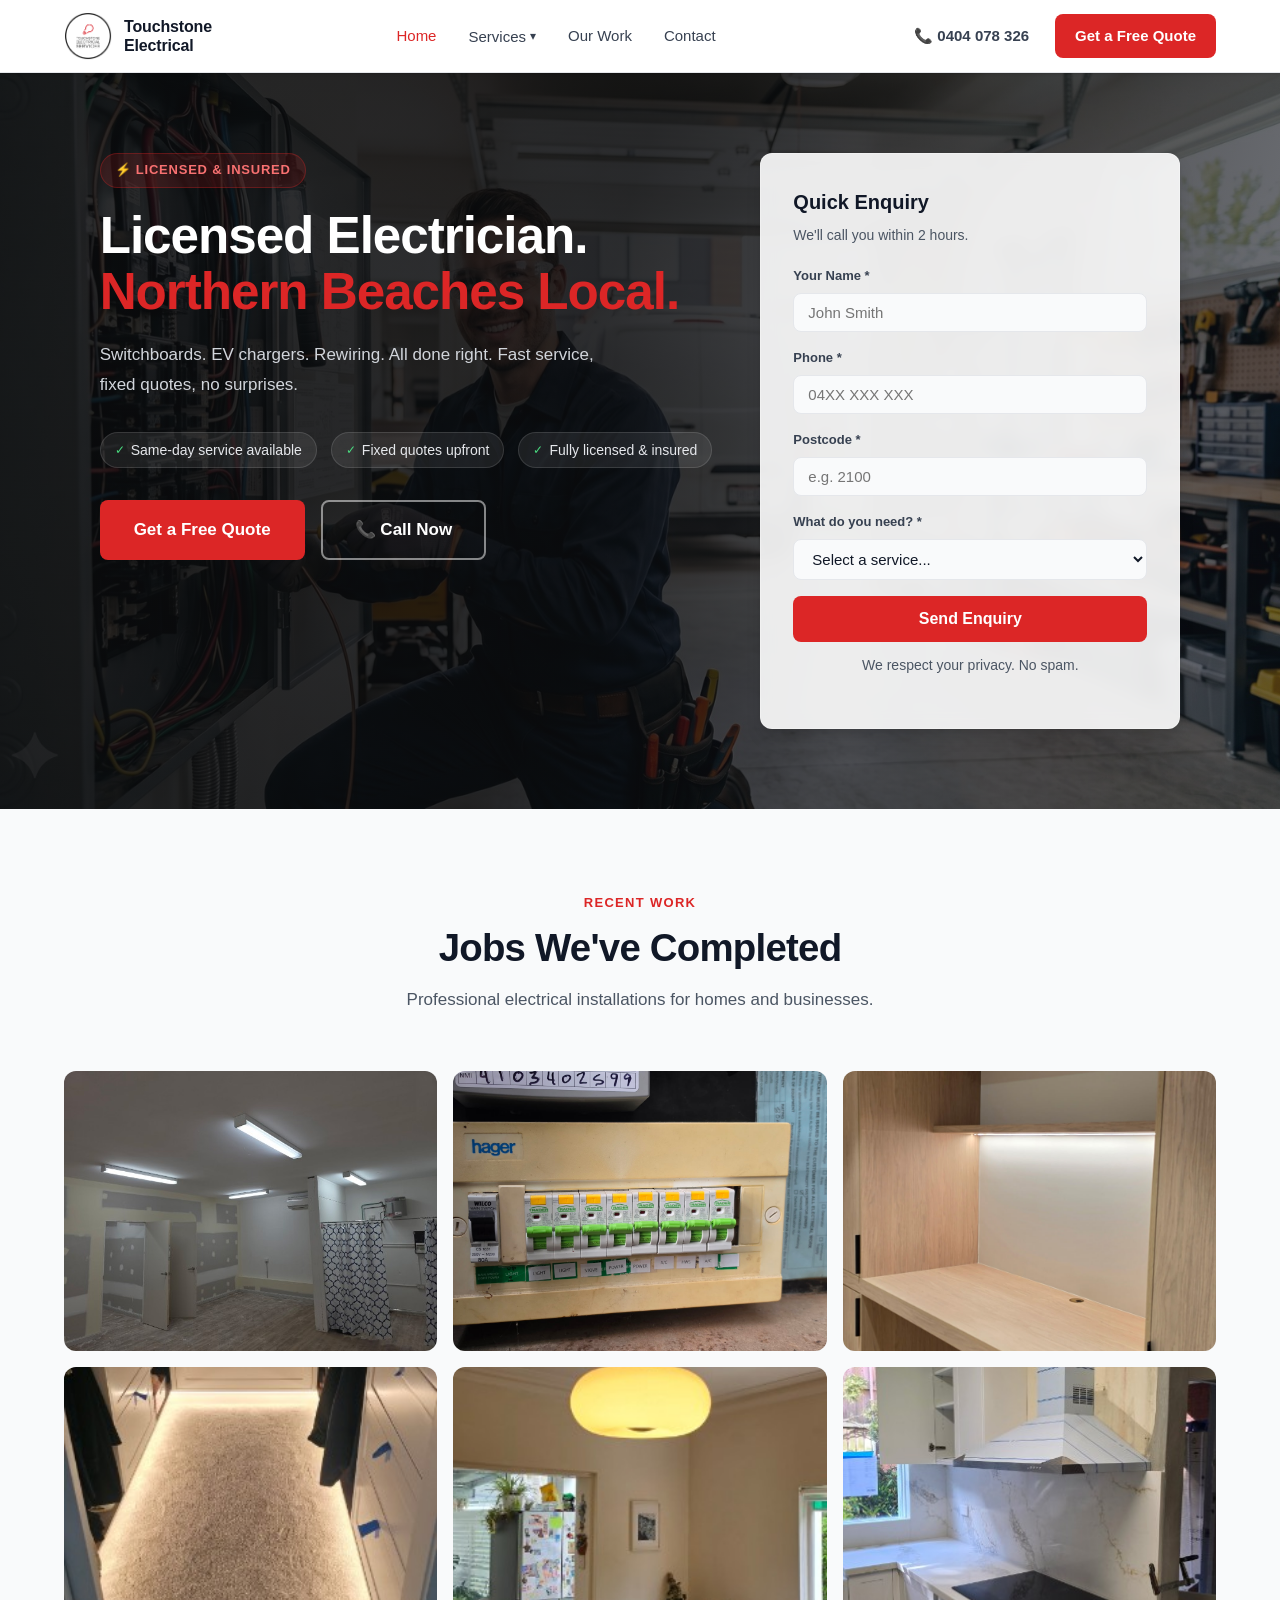
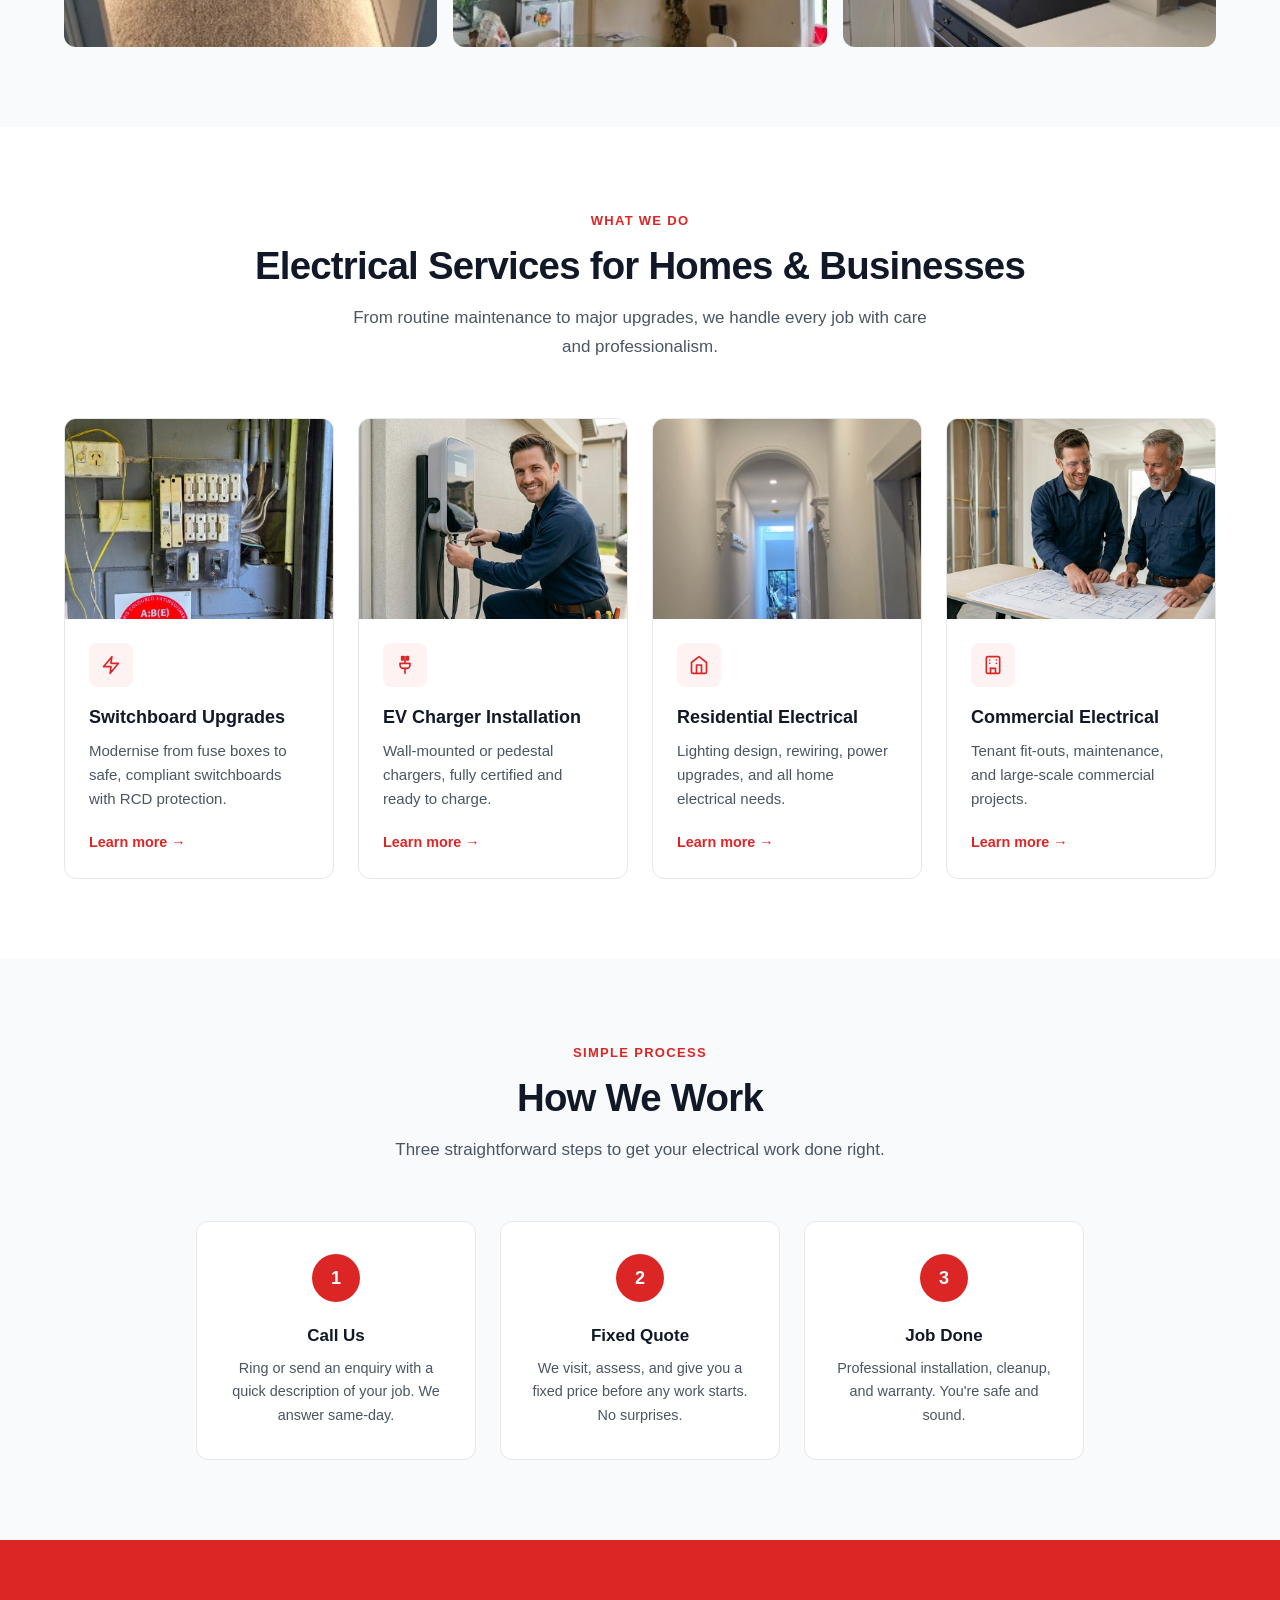
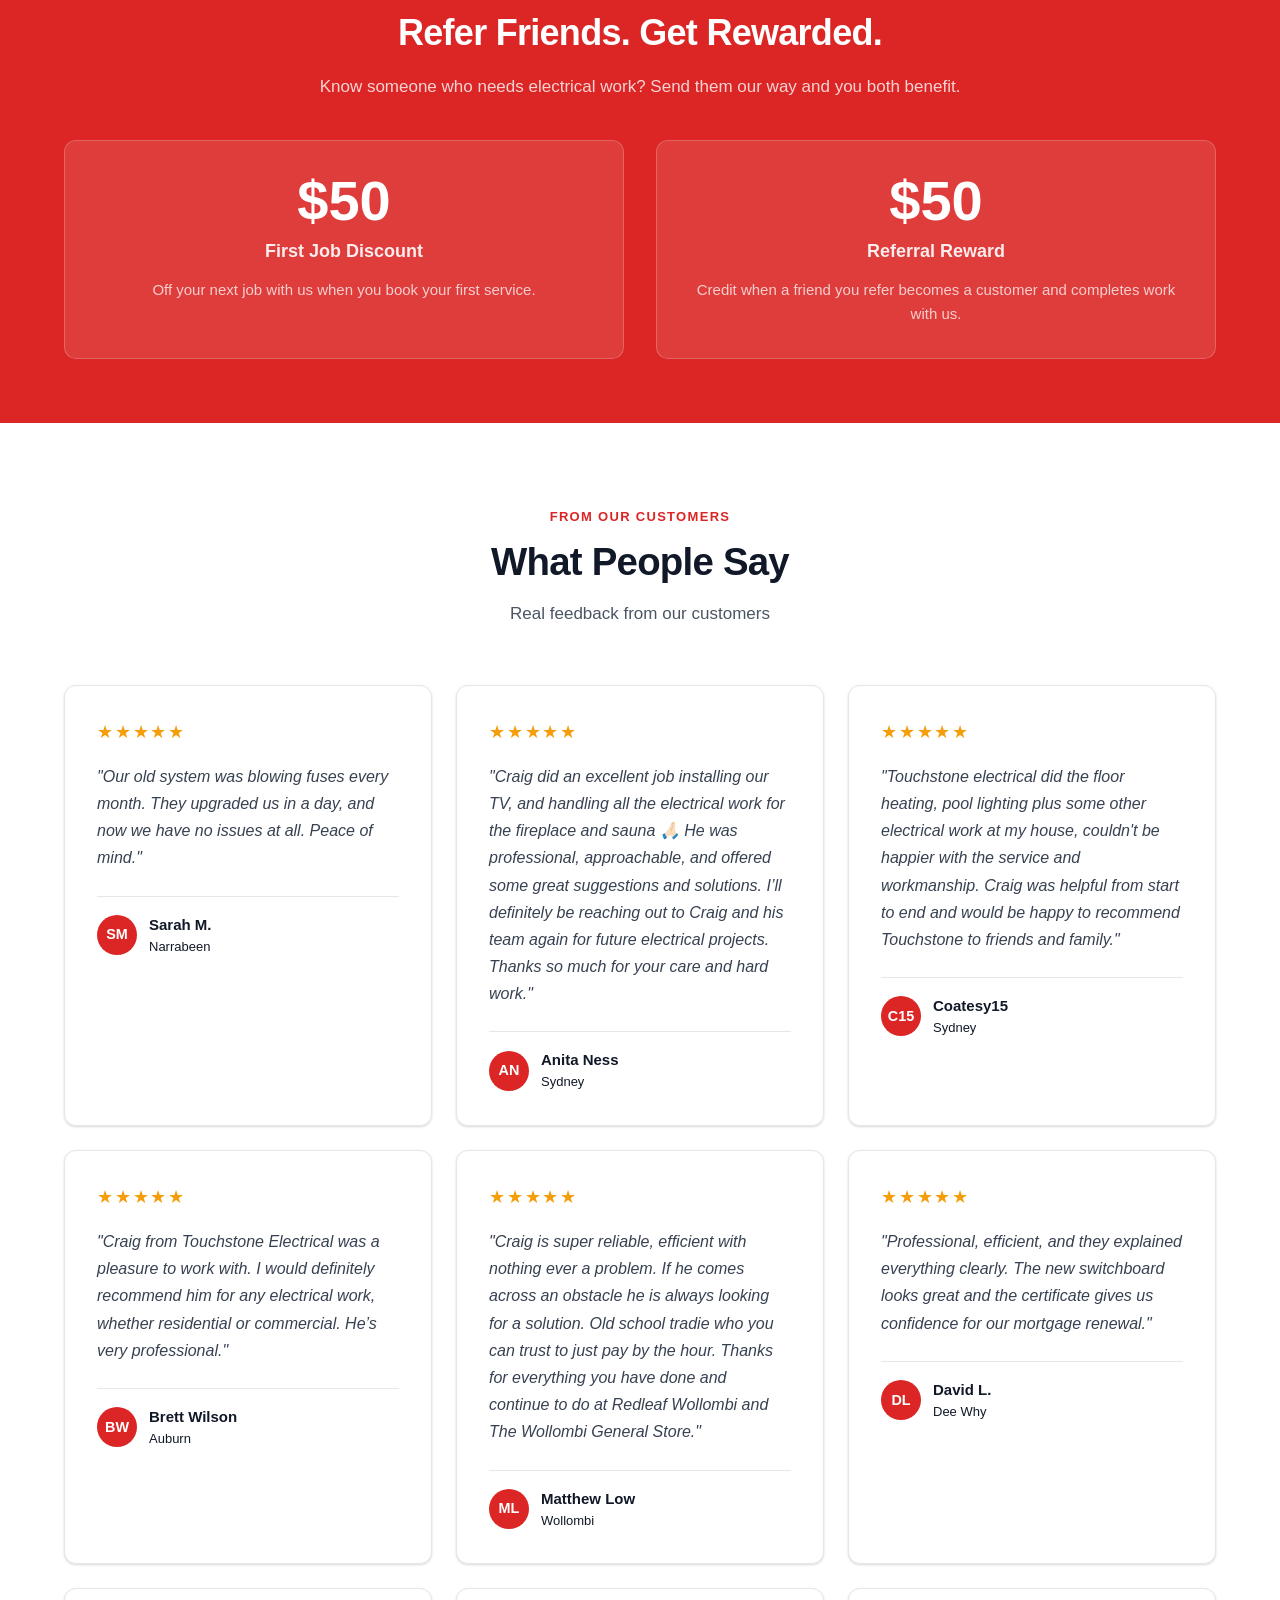
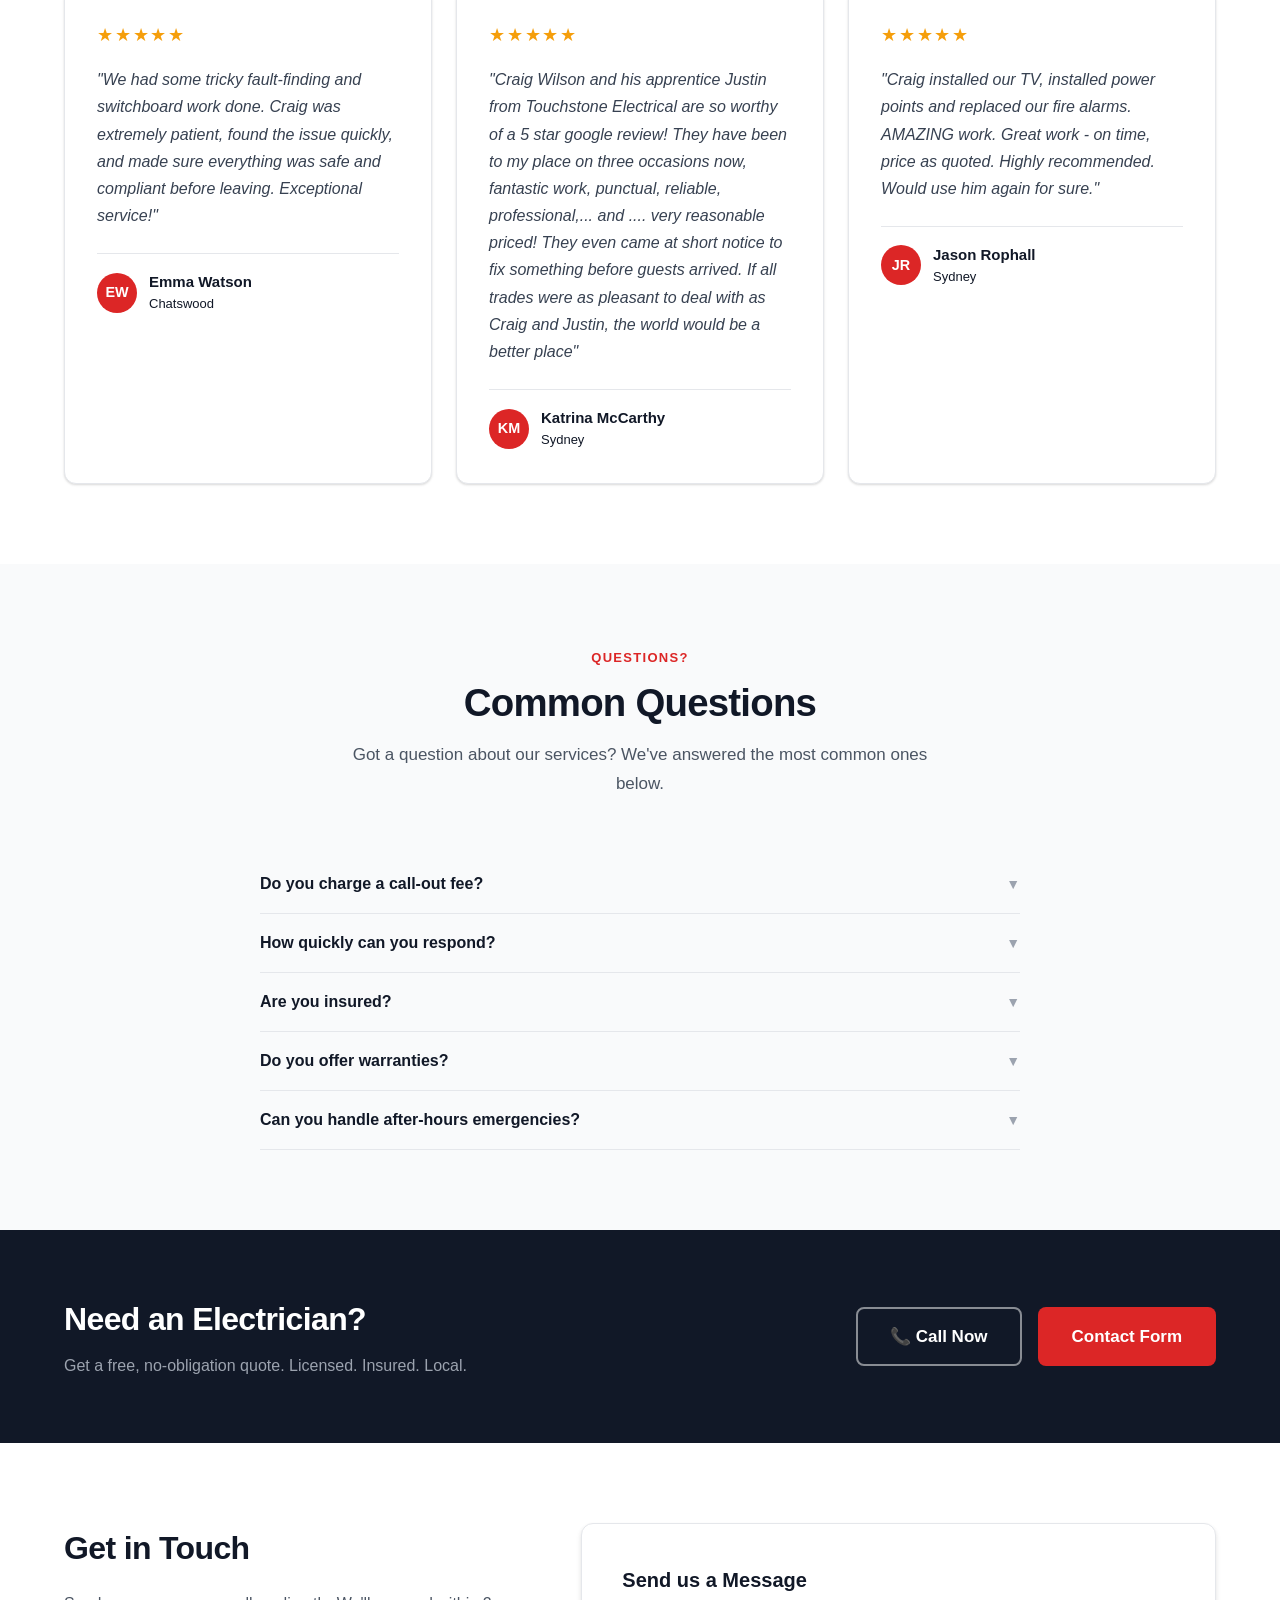
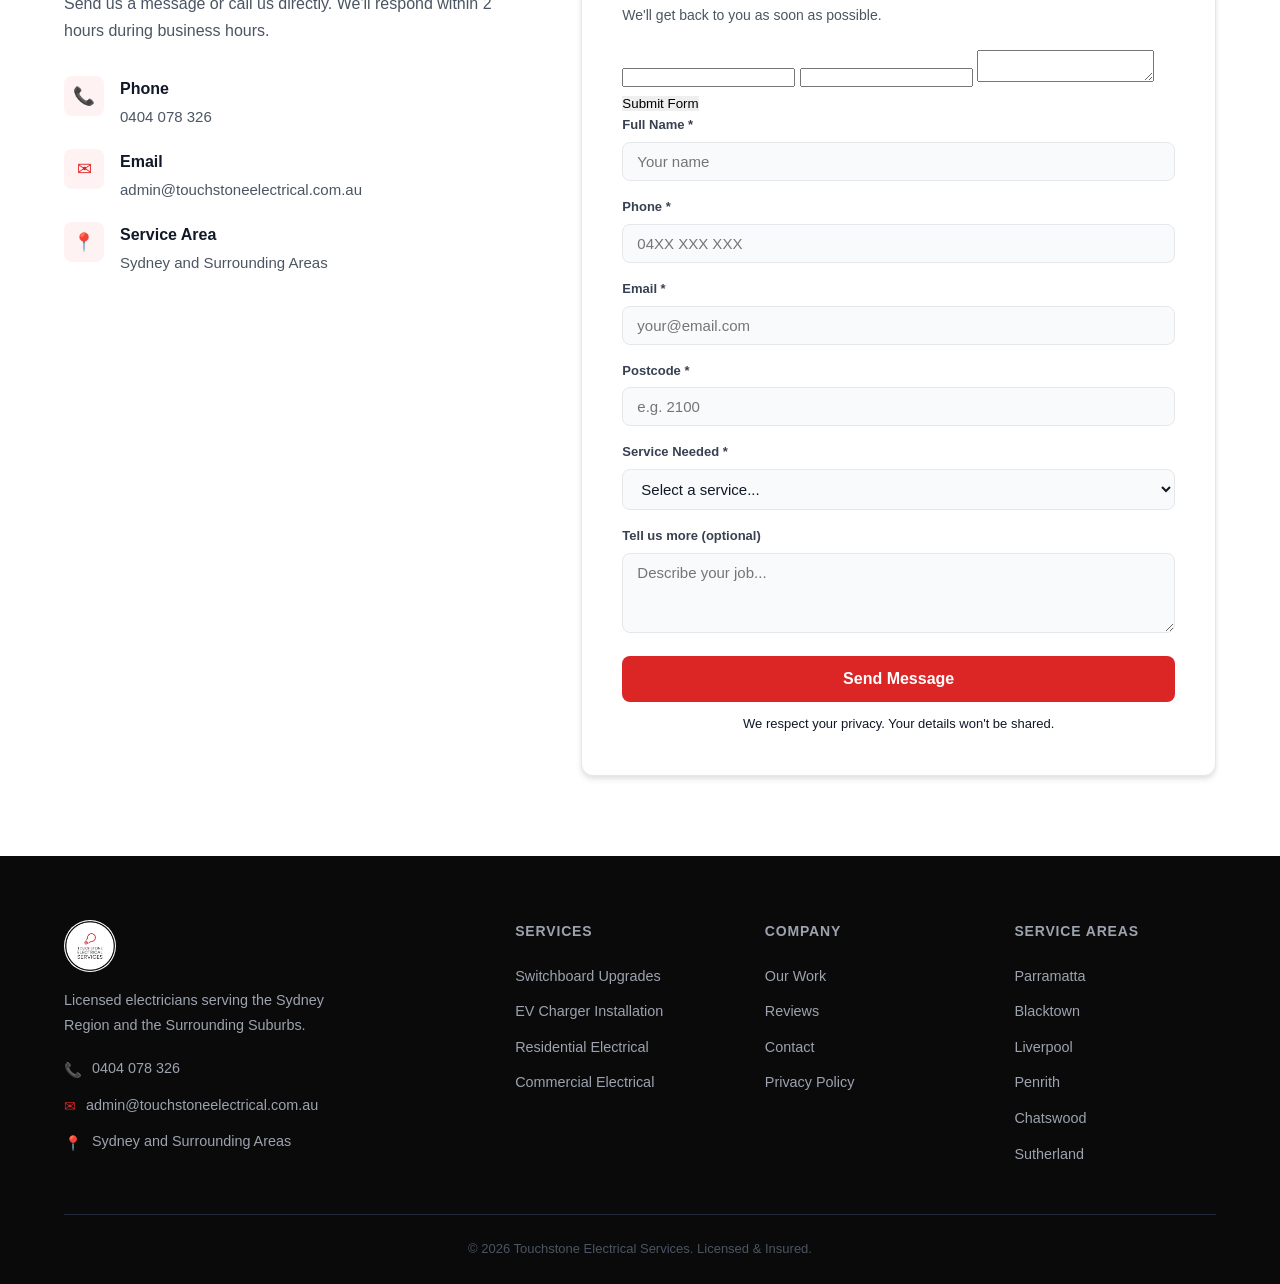
==== commit ab4df493: "Revise contact form fields and access key Updated the contact form to include name, email, and messa" ====
--- a/home/index.html
+++ b/home/index.html
@@ -535,10 +535,12 @@
             possible.</p>
 
           <form action="https://api.web3forms.com/submit" method="POST">
-            <input type="hidden" name="access_key" value="2cf7fcd3-9450-4800-9ee0-3f156bcf5277">
-            <input type="hidden" name="subject" value="Contact Form - Touchstone Electrical">
-            <input type="hidden" name="redirect" value="https://touchstoneelectrical.com.au/">
-            <input type="checkbox" name="botcheck" class="hidden" style="display: none;">
+            <input type="hidden" name="access_key" value="f83f507d-f6b7-4fd5-95e1-584d0e4843a2">
+            <input type="text" name="name" required>
+            <input type="email" name="email" required>
+            <textarea name="message" required></textarea>
+            <button type="submit">Submit Form</button>
+          </form>
             <div class="form-group">
               <label>Full Name *</label>
               <input type="text" name="name" required placeholder="Your name">
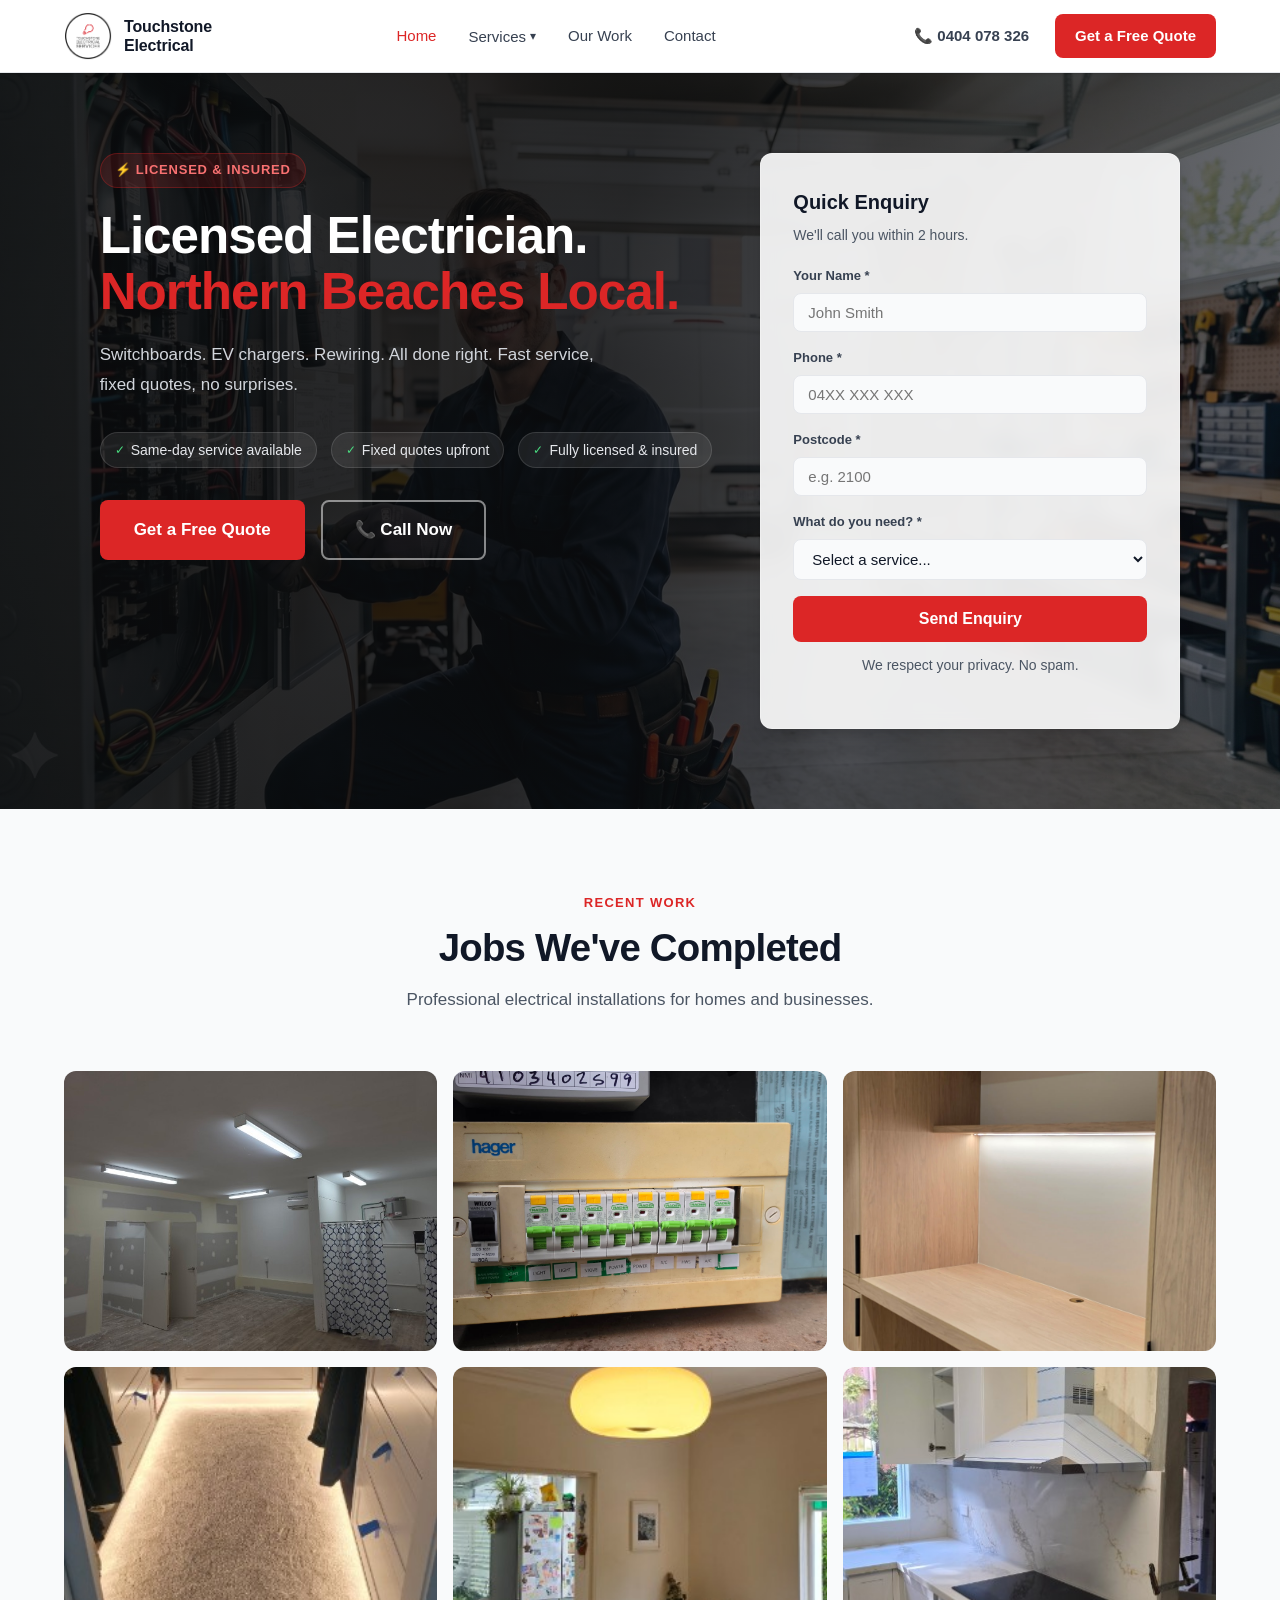
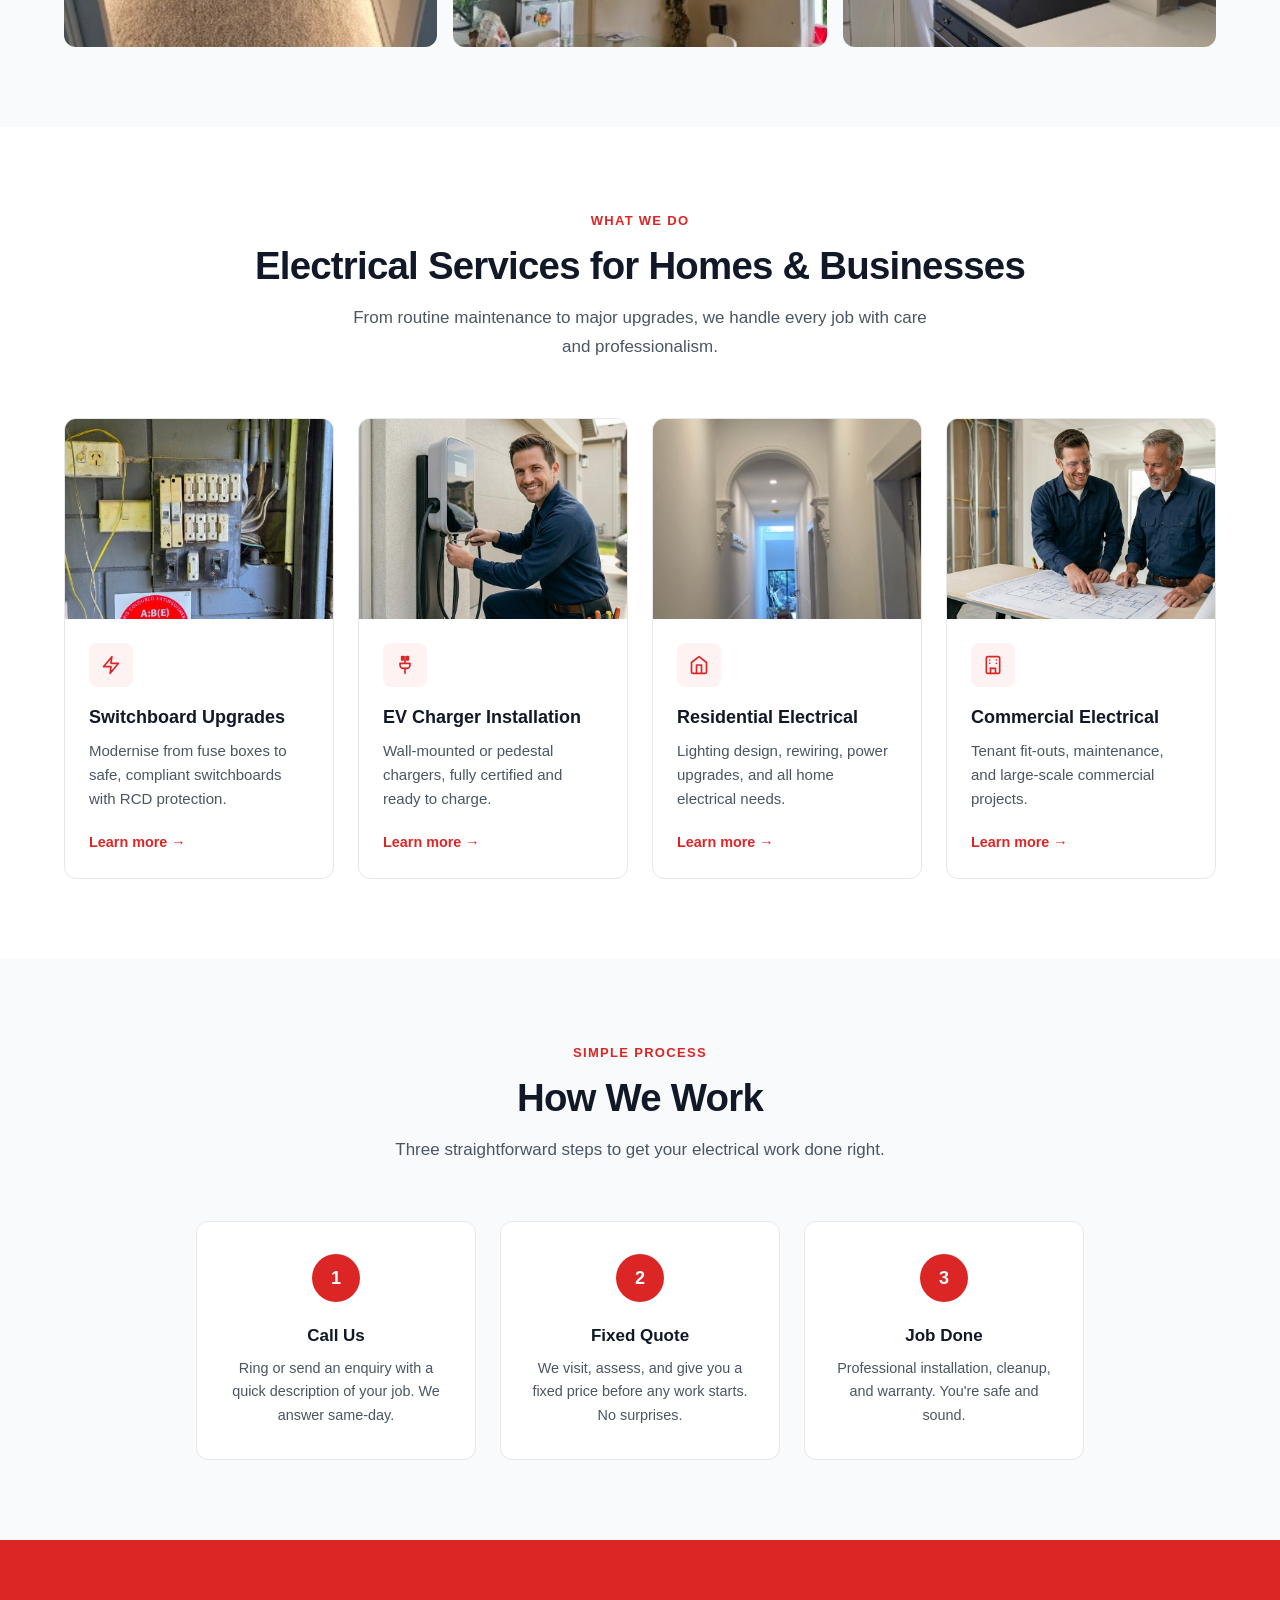
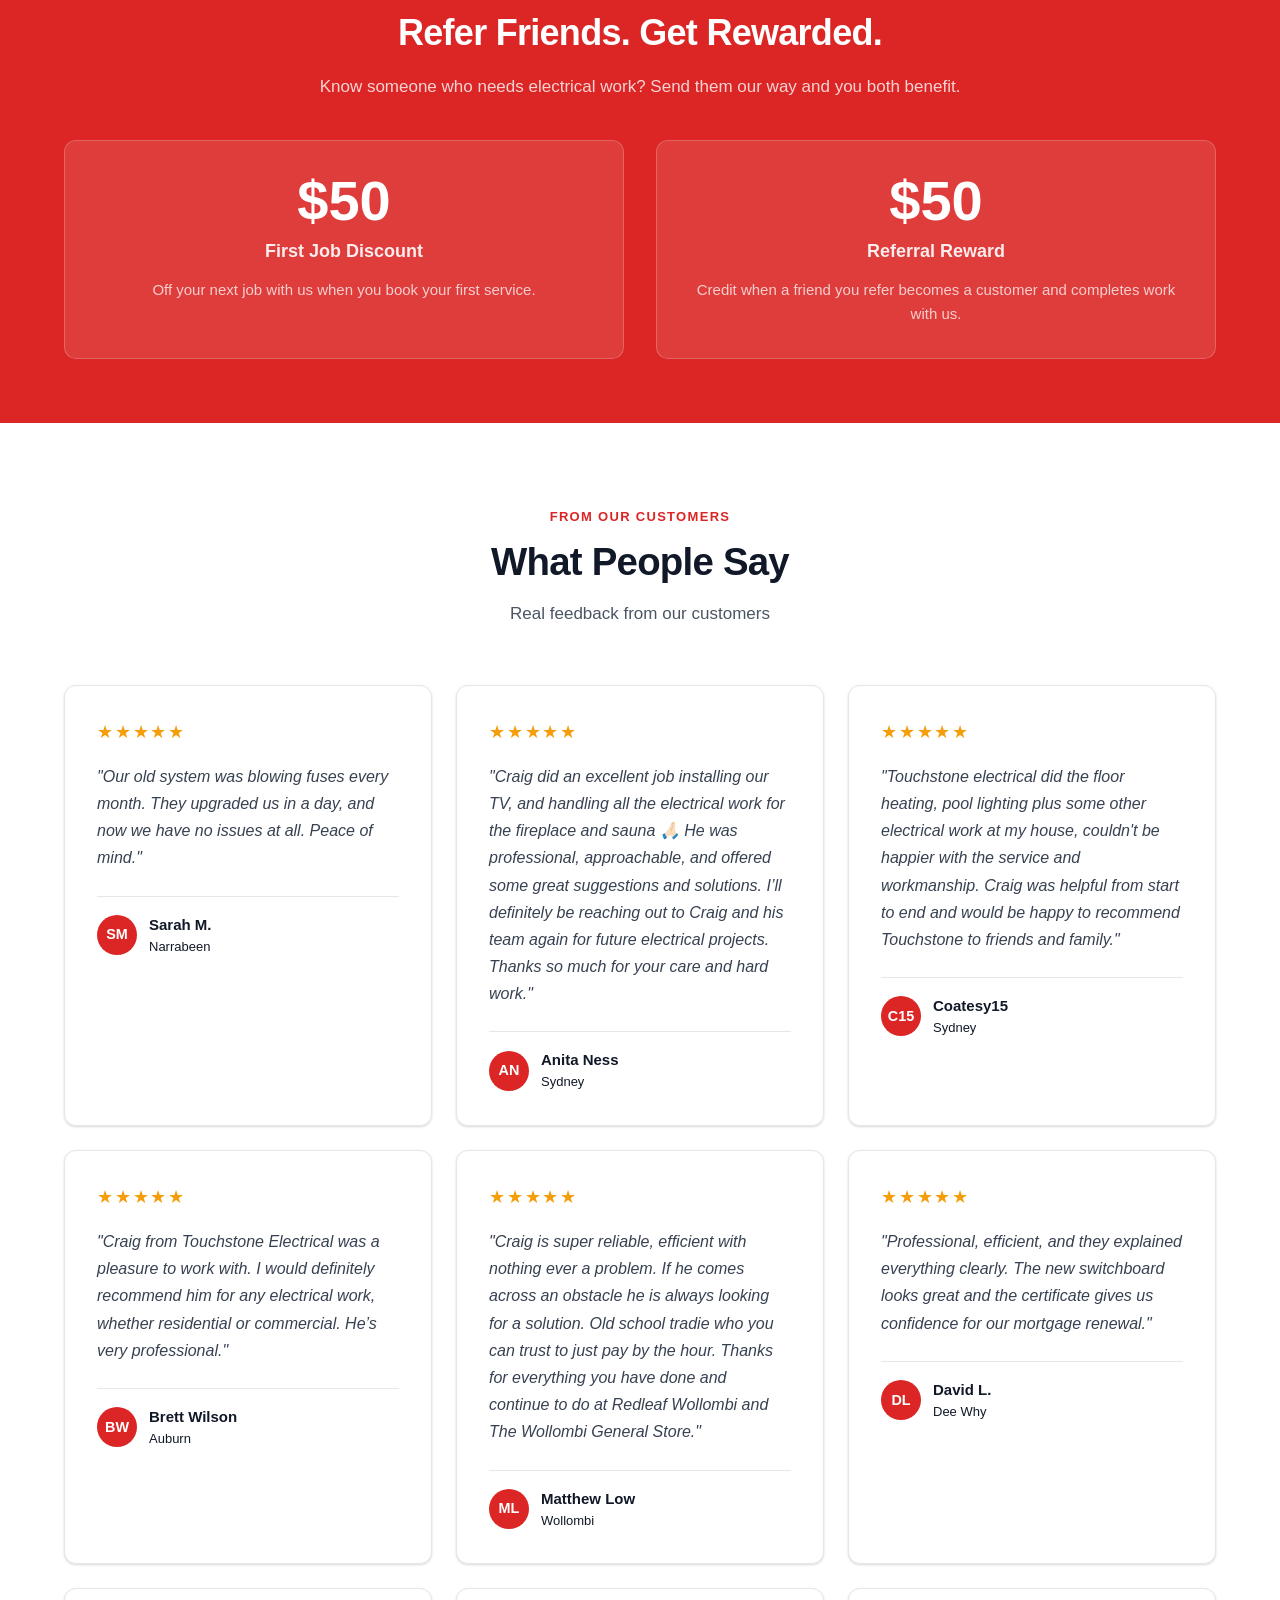
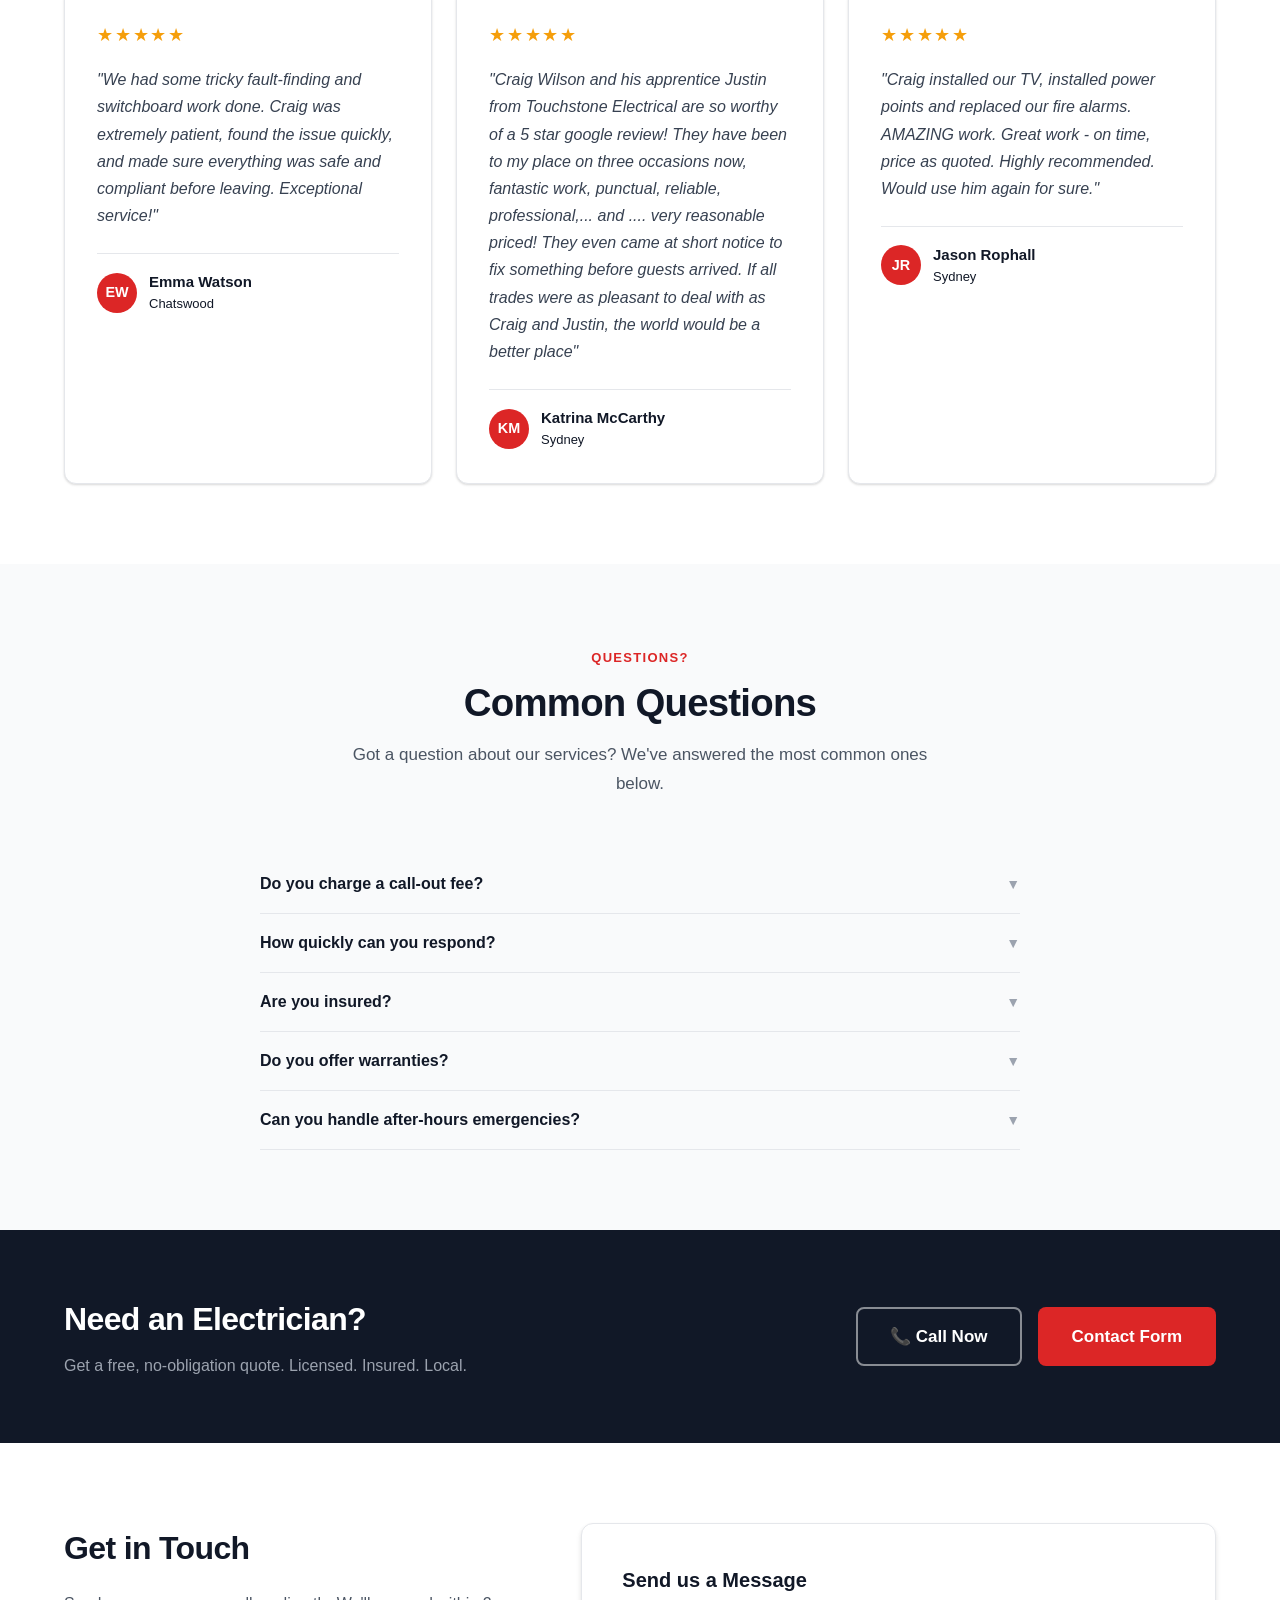
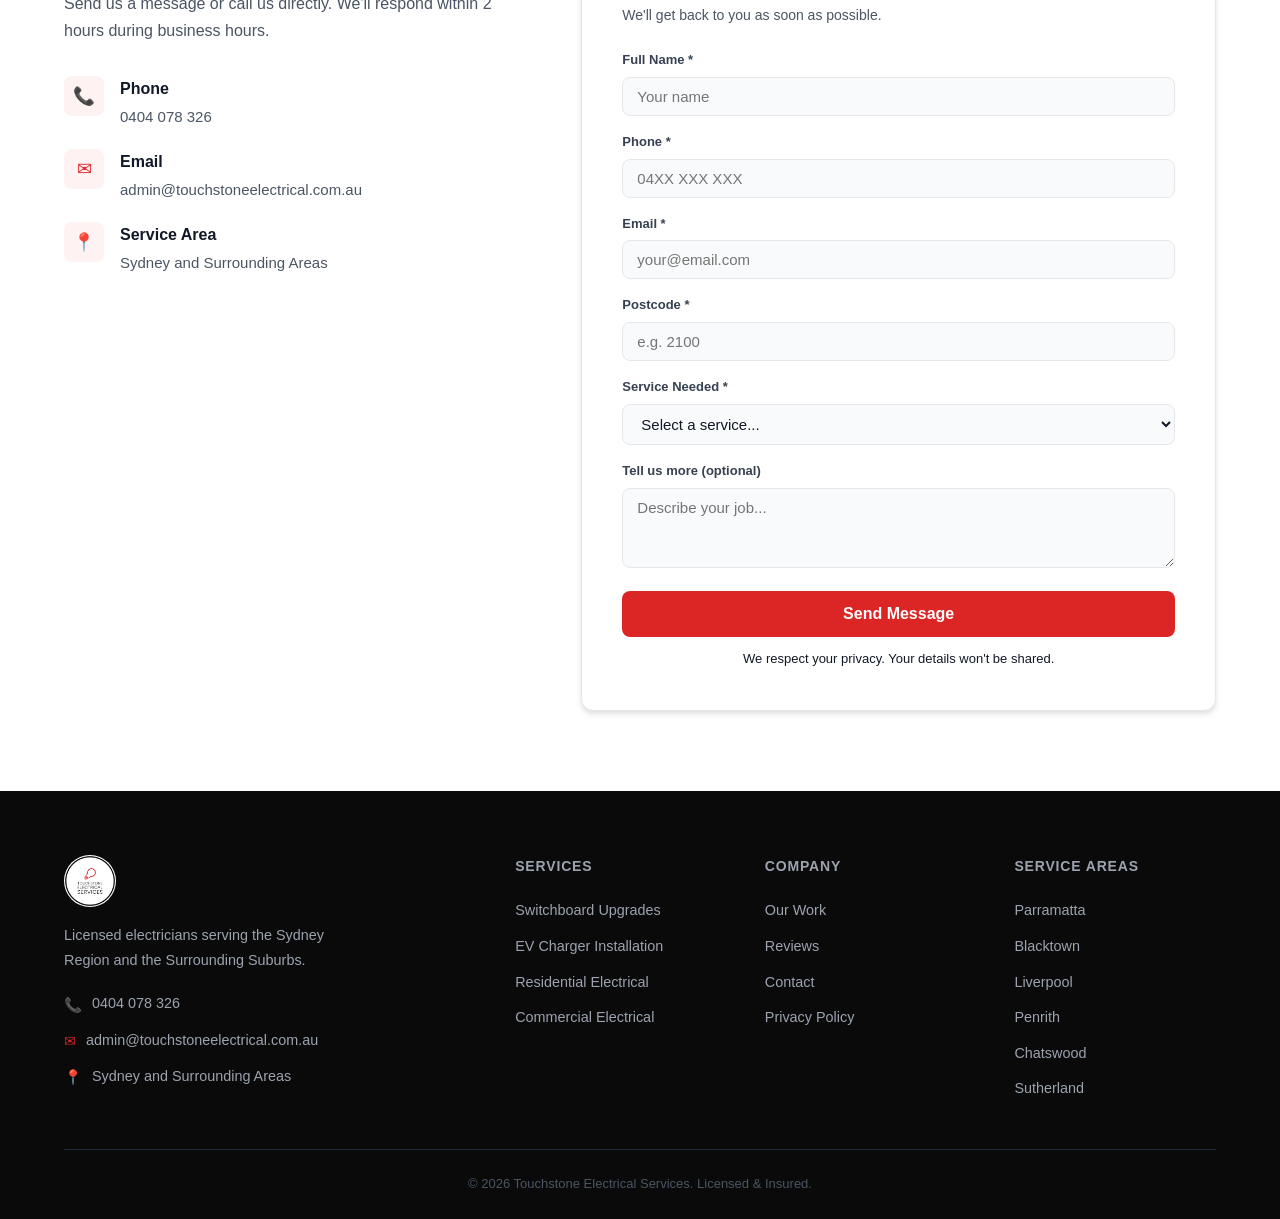
==== commit cde6392f: "Refactor contact form structure in index.html" ====
--- a/home/index.html
+++ b/home/index.html
@@ -535,48 +535,45 @@
             possible.</p>
 
           <form action="https://api.web3forms.com/submit" method="POST">
-            <input type="hidden" name="access_key" value="f83f507d-f6b7-4fd5-95e1-584d0e4843a2">
-            <input type="text" name="name" required>
-            <input type="email" name="email" required>
-            <textarea name="message" required></textarea>
-            <button type="submit">Submit Form</button>
-          </form>
-            <div class="form-group">
-              <label>Full Name *</label>
-              <input type="text" name="name" required placeholder="Your name">
-            </div>
-            <div class="form-group">
-              <label>Phone *</label>
-              <input type="tel" name="phone" required placeholder="04XX XXX XXX">
-            </div>
-            <div class="form-group">
-              <label>Email *</label>
-              <input type="email" name="email" required placeholder="your@email.com">
-            </div>
-            <div class="form-group">
-              <label>Postcode *</label>
-              <input type="text" name="postcode" required placeholder="e.g. 2100">
-            </div>
-            <div class="form-group">
-              <label>Service Needed *</label>
-              <select name="service" required>
-                <option value="">Select a service...</option>
-                <option>Switchboard upgrade</option>
-                <option>EV charger installation</option>
-                <option>Lighting design & installation</option>
-                <option>Rewiring</option>
-                <option>Power upgrades</option>
-                <option>Emergency repair</option>
-                <option>Other</option>
-              </select>
-            </div>
-            <div class="form-group">
-              <label>Tell us more (optional)</label>
-              <textarea name="message" placeholder="Describe your job..."></textarea>
-            </div>
-            <button type="submit" class="form-submit">Send Message</button>
-            <p class="form-note">We respect your privacy. Your details won't be shared.</p>
-          </form>
+  <input type="hidden" name="access_key" value="f83f507d-f6b7-4fd5-95e1-584d0e4843a2">
+  
+  <div class="form-group">
+    <label>Full Name *</label>
+    <input type="text" name="name" required placeholder="Your name">
+  </div>
+  <div class="form-group">
+    <label>Phone *</label>
+    <input type="tel" name="phone" required placeholder="04XX XXX XXX">
+  </div>
+  <div class="form-group">
+    <label>Email *</label>
+    <input type="email" name="email" required placeholder="your@email.com">
+  </div>
+  <div class="form-group">
+    <label>Postcode *</label>
+    <input type="text" name="postcode" required placeholder="e.g. 2100">
+  </div>
+  <div class="form-group">
+    <label>Service Needed *</label>
+    <select name="service" required>
+      <option value="">Select a service...</option>
+      <option>Switchboard upgrade</option>
+      <option>EV charger installation</option>
+      <option>Lighting design & installation</option>
+      <option>Rewiring</option>
+      <option>Power upgrades</option>
+      <option>Emergency repair</option>
+      <option>Other</option>
+    </select>
+  </div>
+  <div class="form-group">
+    <label>Tell us more (optional)</label>
+    <textarea name="message" placeholder="Describe your job..."></textarea>
+  </div>
+  
+  <button type="submit" class="form-submit">Send Message</button>
+  <p class="form-note">We respect your privacy. Your details won't be shared.</p>
+</form>
         </div>
       </div>
     </div>
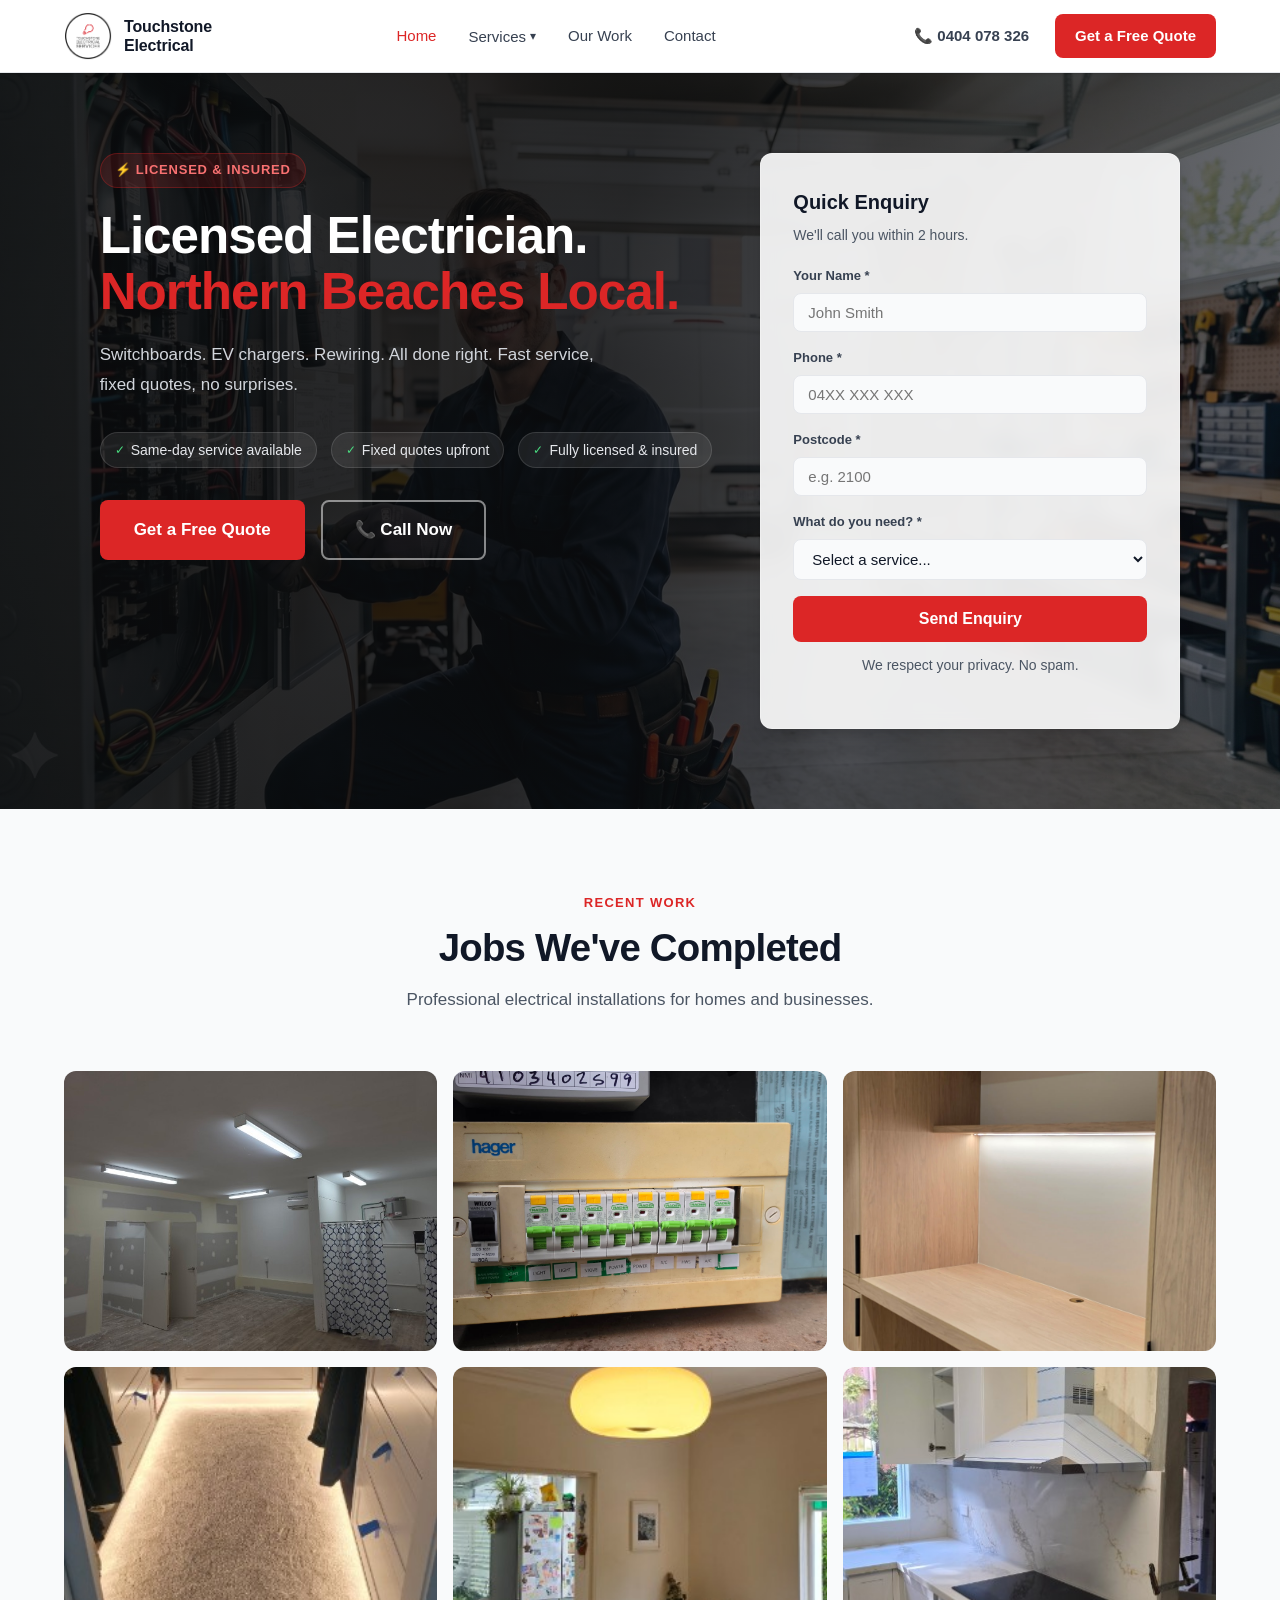
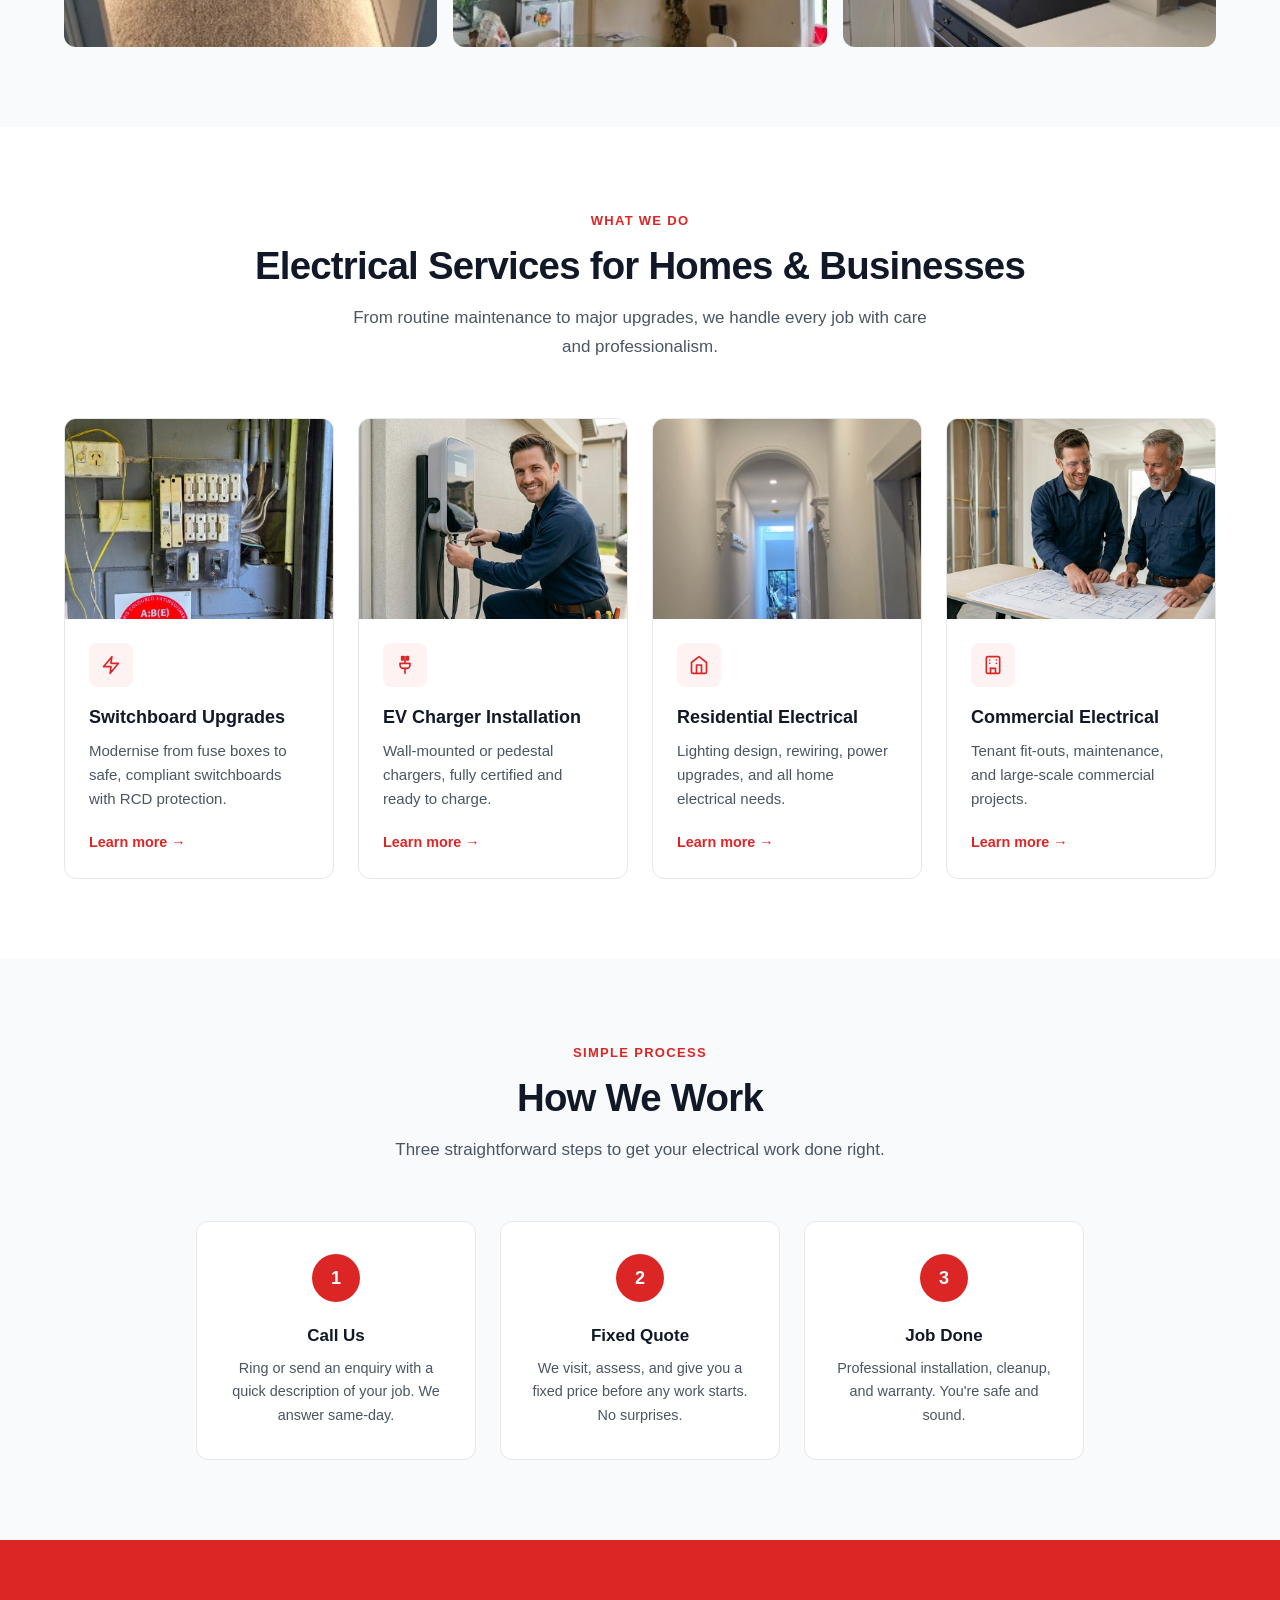
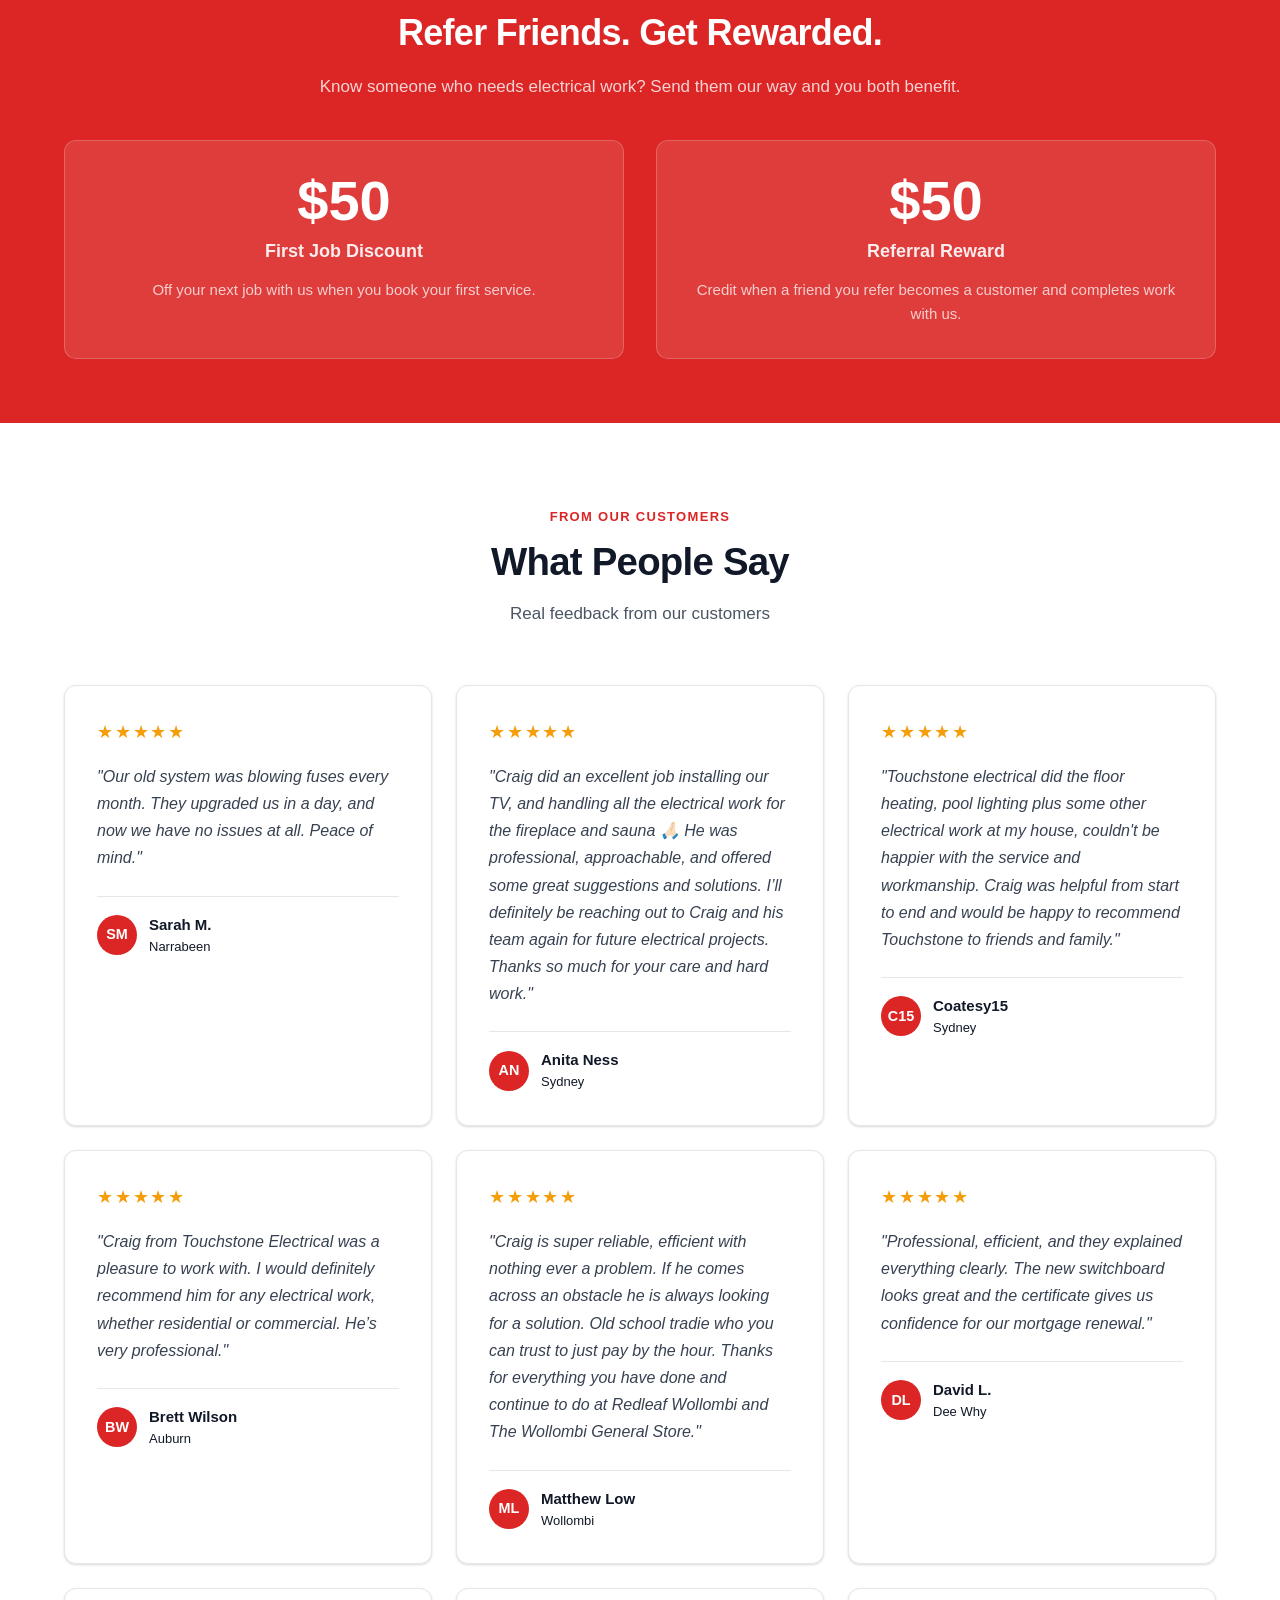
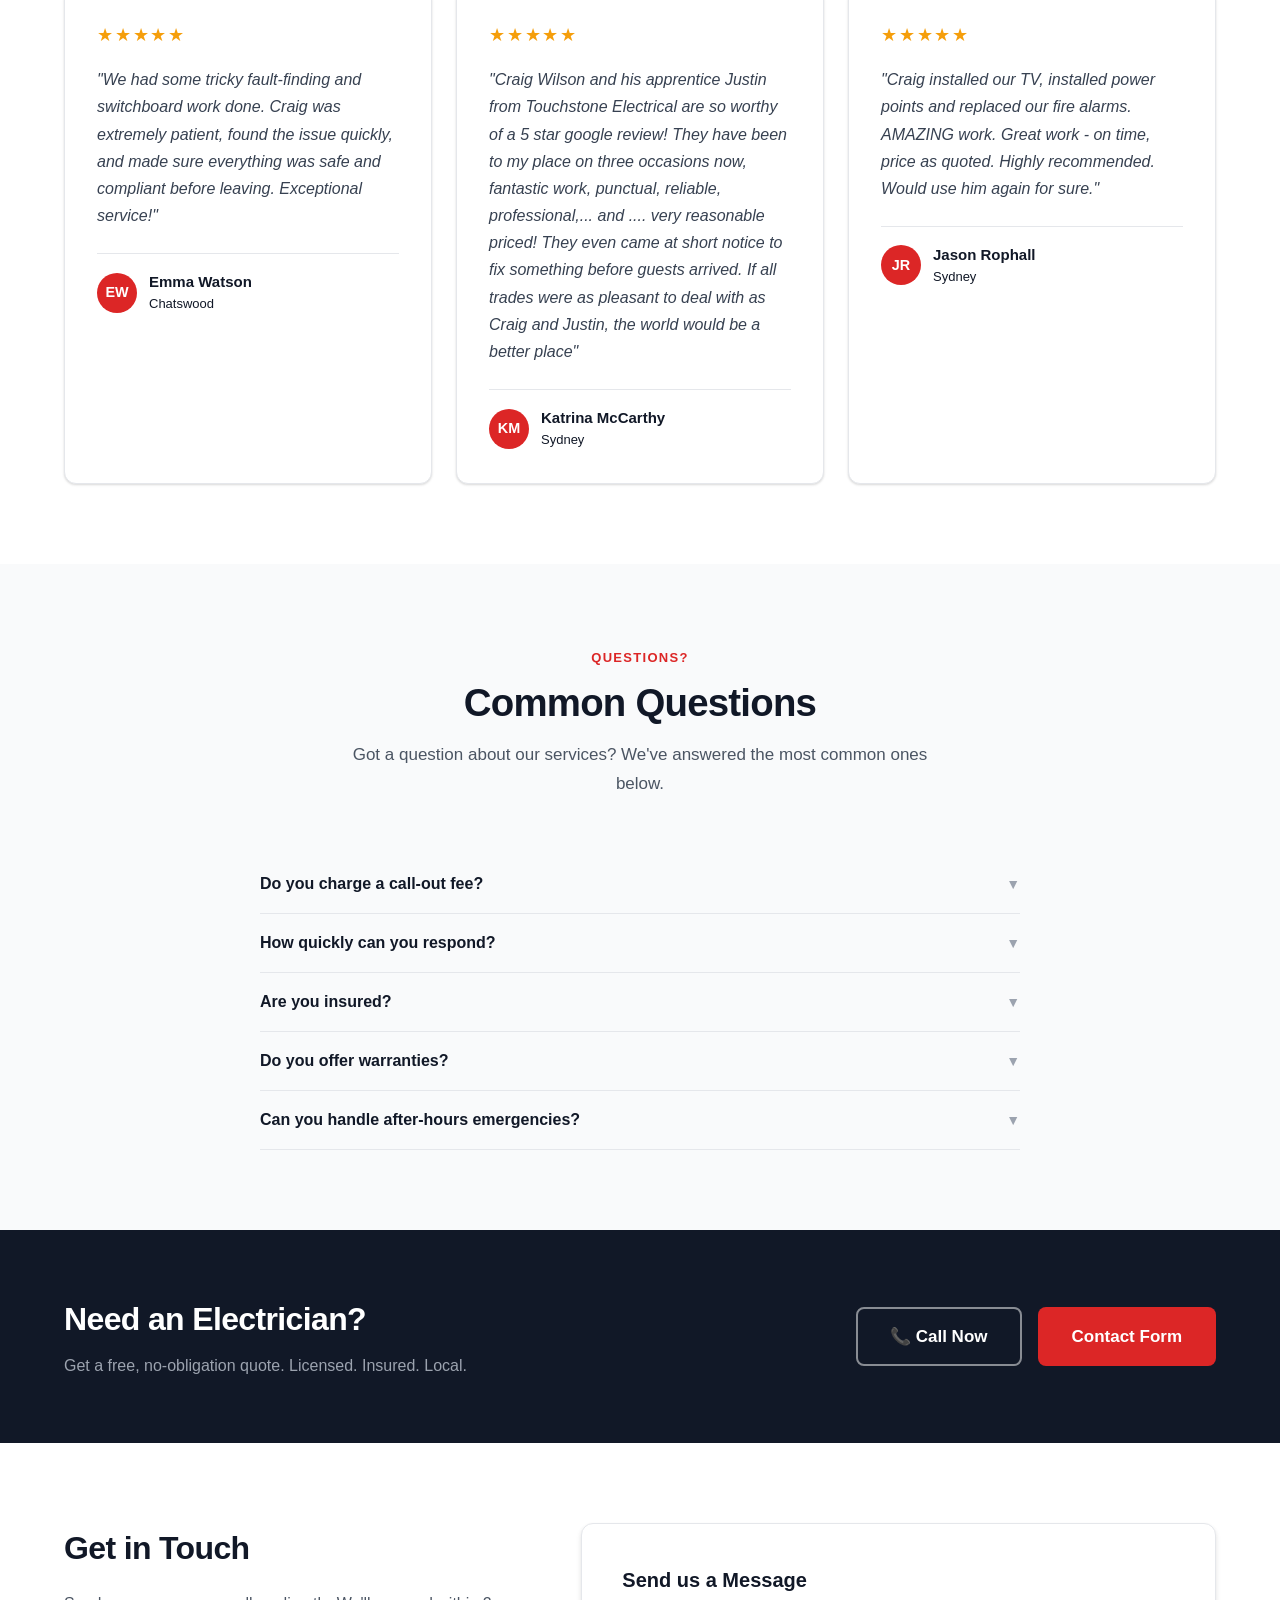
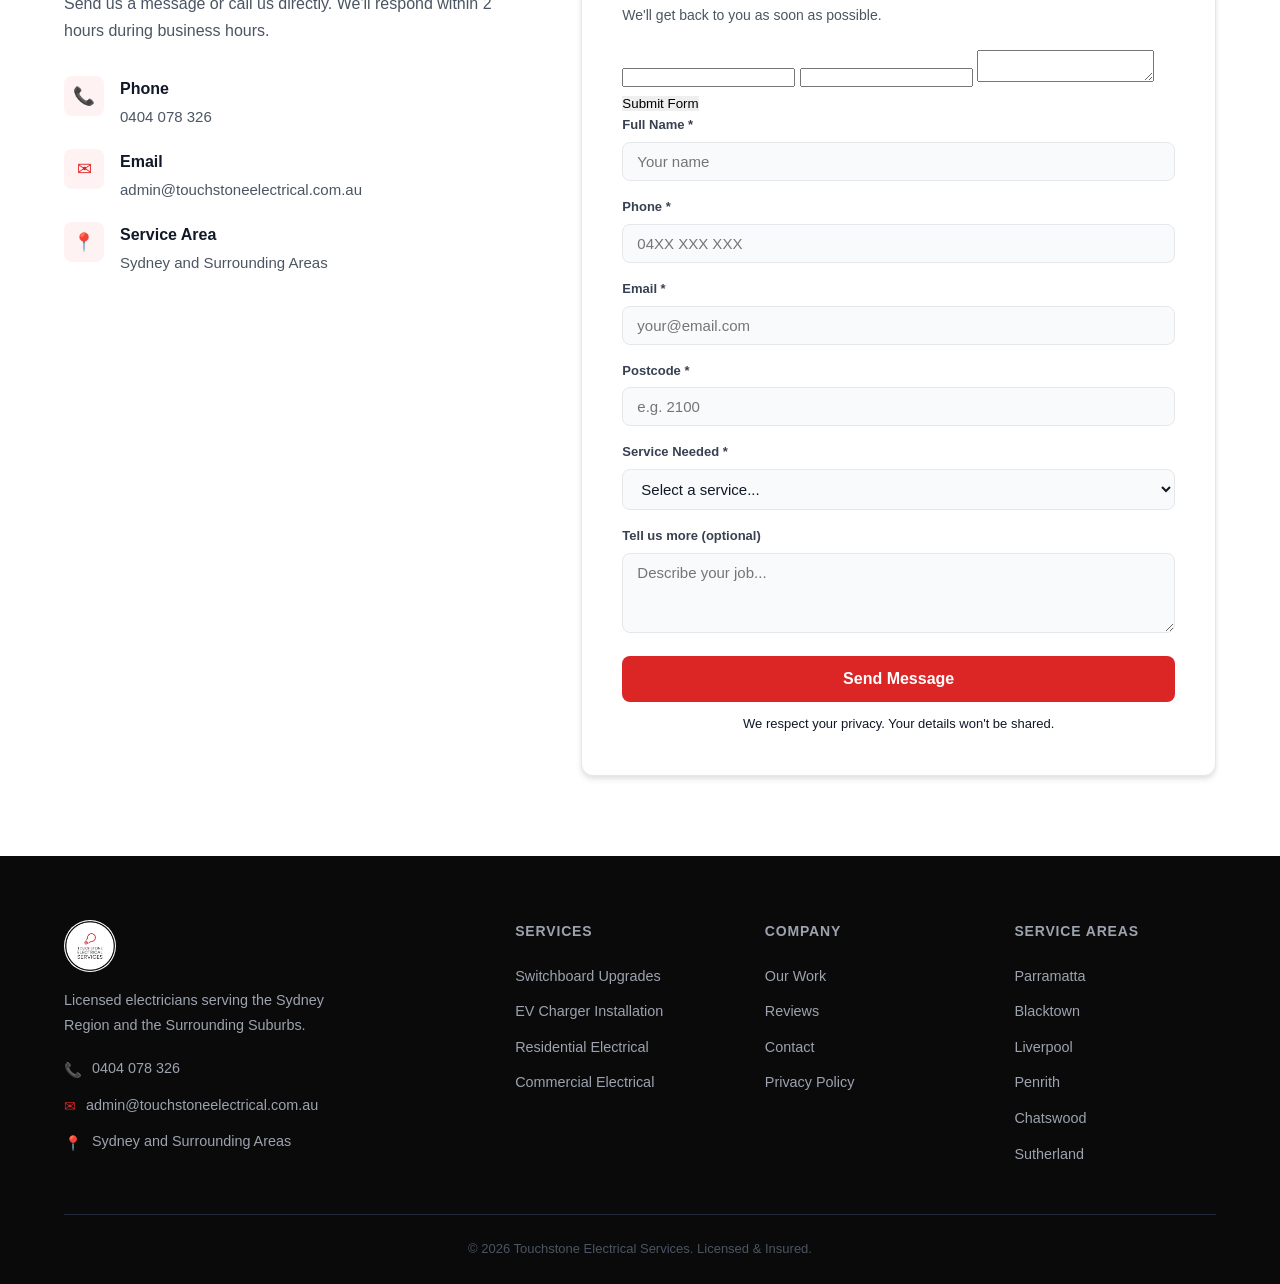
==== commit c03f774b: "Add files via upload" ====
--- a/home/index.html
+++ b/home/index.html
@@ -208,7 +208,8 @@
         </a>
 
         <a href="../services/commercial.html" class="service-card">
-          <img src="../Images/detail-commercial-planning.jpeg" alt="Commercial electrical work" class="service-card-img">
+          <img src="../Images/detail-commercial-planning.jpeg" alt="Commercial electrical work"
+            class="service-card-img">
           <div class="service-card-body">
             <div class="service-card-icon">
               <svg viewBox="0 0 24 24" fill="none" stroke="currentColor" stroke-width="2" stroke-linecap="round"
@@ -534,46 +535,48 @@
           <p style="font-size:0.875rem;color:var(--gray-600);margin-bottom:1.5rem;">We'll get back to you as soon as
             possible.</p>
 
-          <form action="https://api.web3forms.com/submit" method="POST">
-  <input type="hidden" name="access_key" value="f83f507d-f6b7-4fd5-95e1-584d0e4843a2">
-  
-  <div class="form-group">
-    <label>Full Name *</label>
-    <input type="text" name="name" required placeholder="Your name">
-  </div>
-  <div class="form-group">
-    <label>Phone *</label>
-    <input type="tel" name="phone" required placeholder="04XX XXX XXX">
-  </div>
-  <div class="form-group">
-    <label>Email *</label>
-    <input type="email" name="email" required placeholder="your@email.com">
-  </div>
-  <div class="form-group">
-    <label>Postcode *</label>
-    <input type="text" name="postcode" required placeholder="e.g. 2100">
-  </div>
-  <div class="form-group">
-    <label>Service Needed *</label>
-    <select name="service" required>
-      <option value="">Select a service...</option>
-      <option>Switchboard upgrade</option>
-      <option>EV charger installation</option>
-      <option>Lighting design & installation</option>
-      <option>Rewiring</option>
-      <option>Power upgrades</option>
-      <option>Emergency repair</option>
-      <option>Other</option>
-    </select>
-  </div>
-  <div class="form-group">
-    <label>Tell us more (optional)</label>
-    <textarea name="message" placeholder="Describe your job..."></textarea>
-  </div>
-  
-  <button type="submit" class="form-submit">Send Message</button>
-  <p class="form-note">We respect your privacy. Your details won't be shared.</p>
-</form>
+          <form action="https://formspree.io/f/mdarbkqv" method="POST">
+            <input type="text" name="name" required>
+            <input type="email" name="email" required>
+            <textarea name="message" required></textarea>
+            <button type="submit">Submit Form</button>
+          </form>
+          <div class="form-group">
+            <label>Full Name *</label>
+            <input type="text" name="name" required placeholder="Your name">
+          </div>
+          <div class="form-group">
+            <label>Phone *</label>
+            <input type="tel" name="phone" required placeholder="04XX XXX XXX">
+          </div>
+          <div class="form-group">
+            <label>Email *</label>
+            <input type="email" name="email" required placeholder="your@email.com">
+          </div>
+          <div class="form-group">
+            <label>Postcode *</label>
+            <input type="text" name="postcode" required placeholder="e.g. 2100">
+          </div>
+          <div class="form-group">
+            <label>Service Needed *</label>
+            <select name="service" required>
+              <option value="">Select a service...</option>
+              <option>Switchboard upgrade</option>
+              <option>EV charger installation</option>
+              <option>Lighting design & installation</option>
+              <option>Rewiring</option>
+              <option>Power upgrades</option>
+              <option>Emergency repair</option>
+              <option>Other</option>
+            </select>
+          </div>
+          <div class="form-group">
+            <label>Tell us more (optional)</label>
+            <textarea name="message" placeholder="Describe your job..."></textarea>
+          </div>
+          <button type="submit" class="form-submit">Send Message</button>
+          <p class="form-note">We respect your privacy. Your details won't be shared.</p>
+          </form>
         </div>
       </div>
     </div>
@@ -641,4 +644,4 @@
   </script>
 </body>
 
-</html>
+</html>
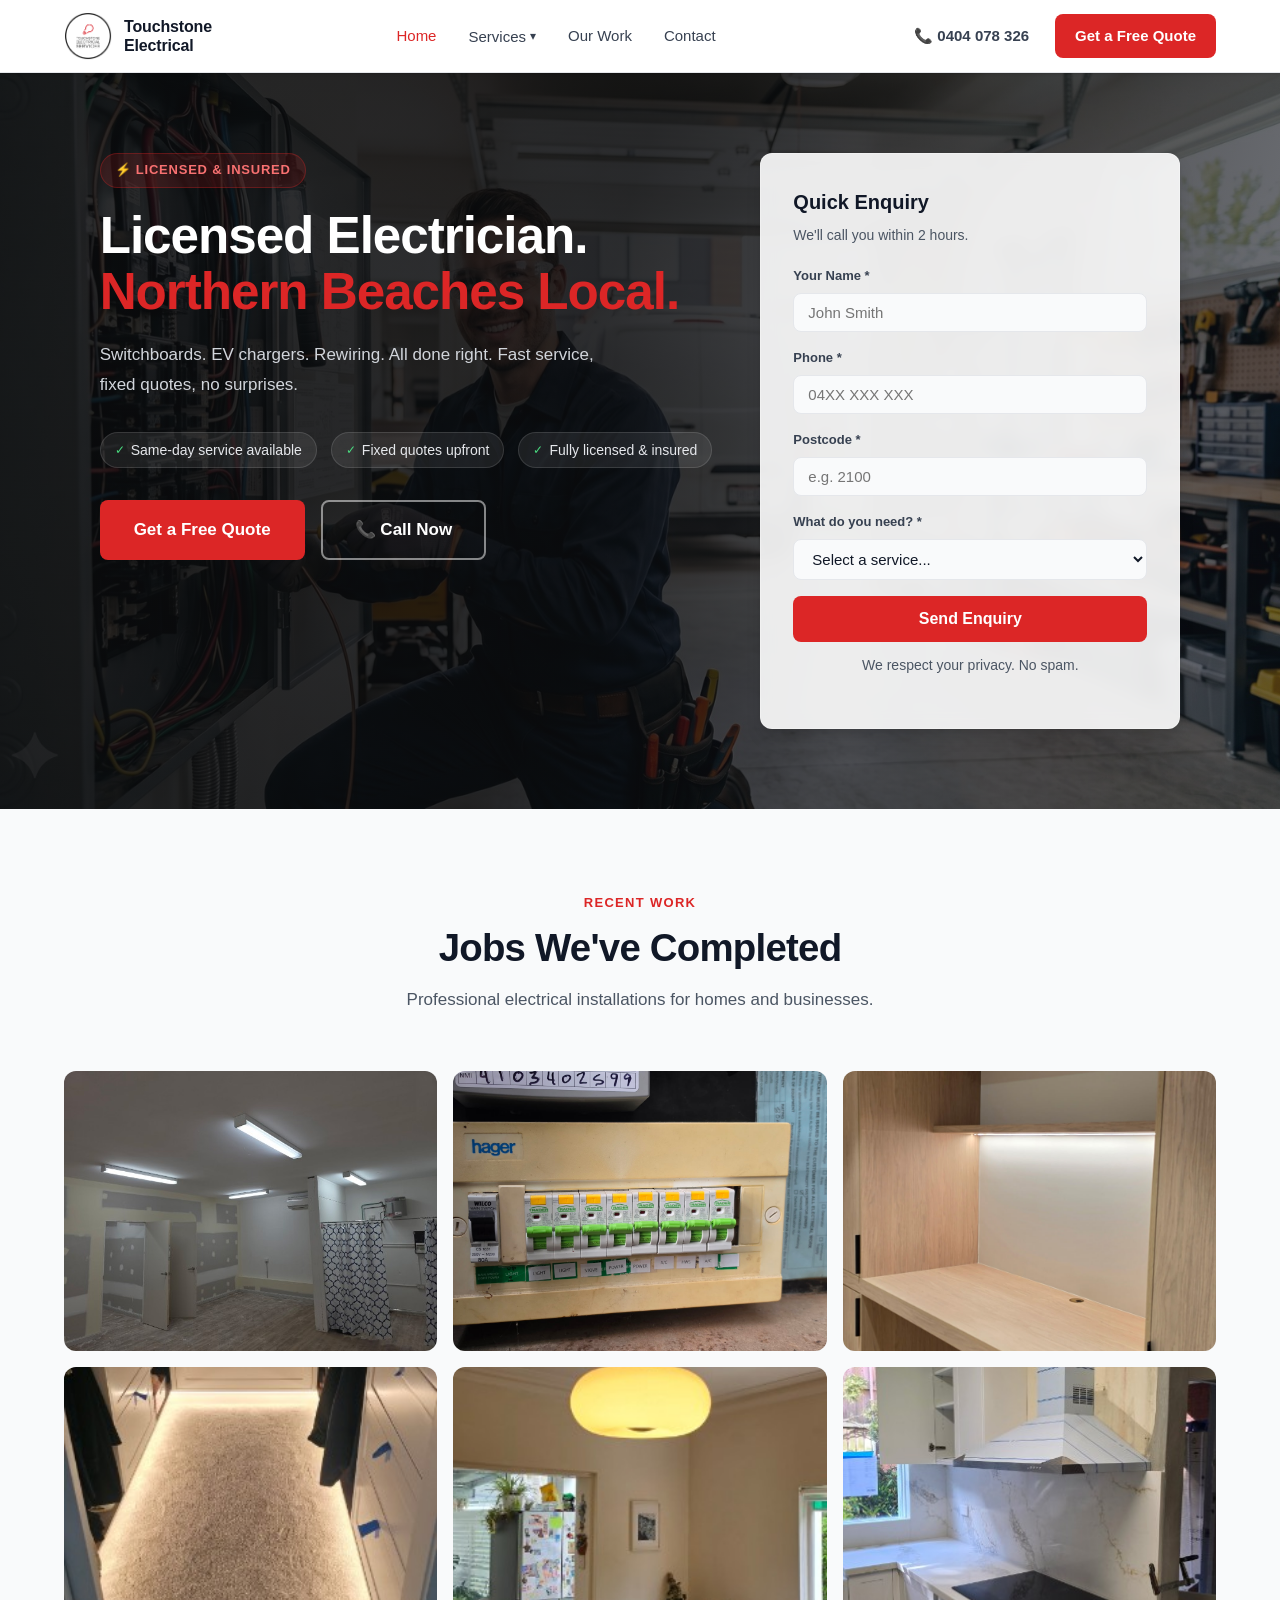
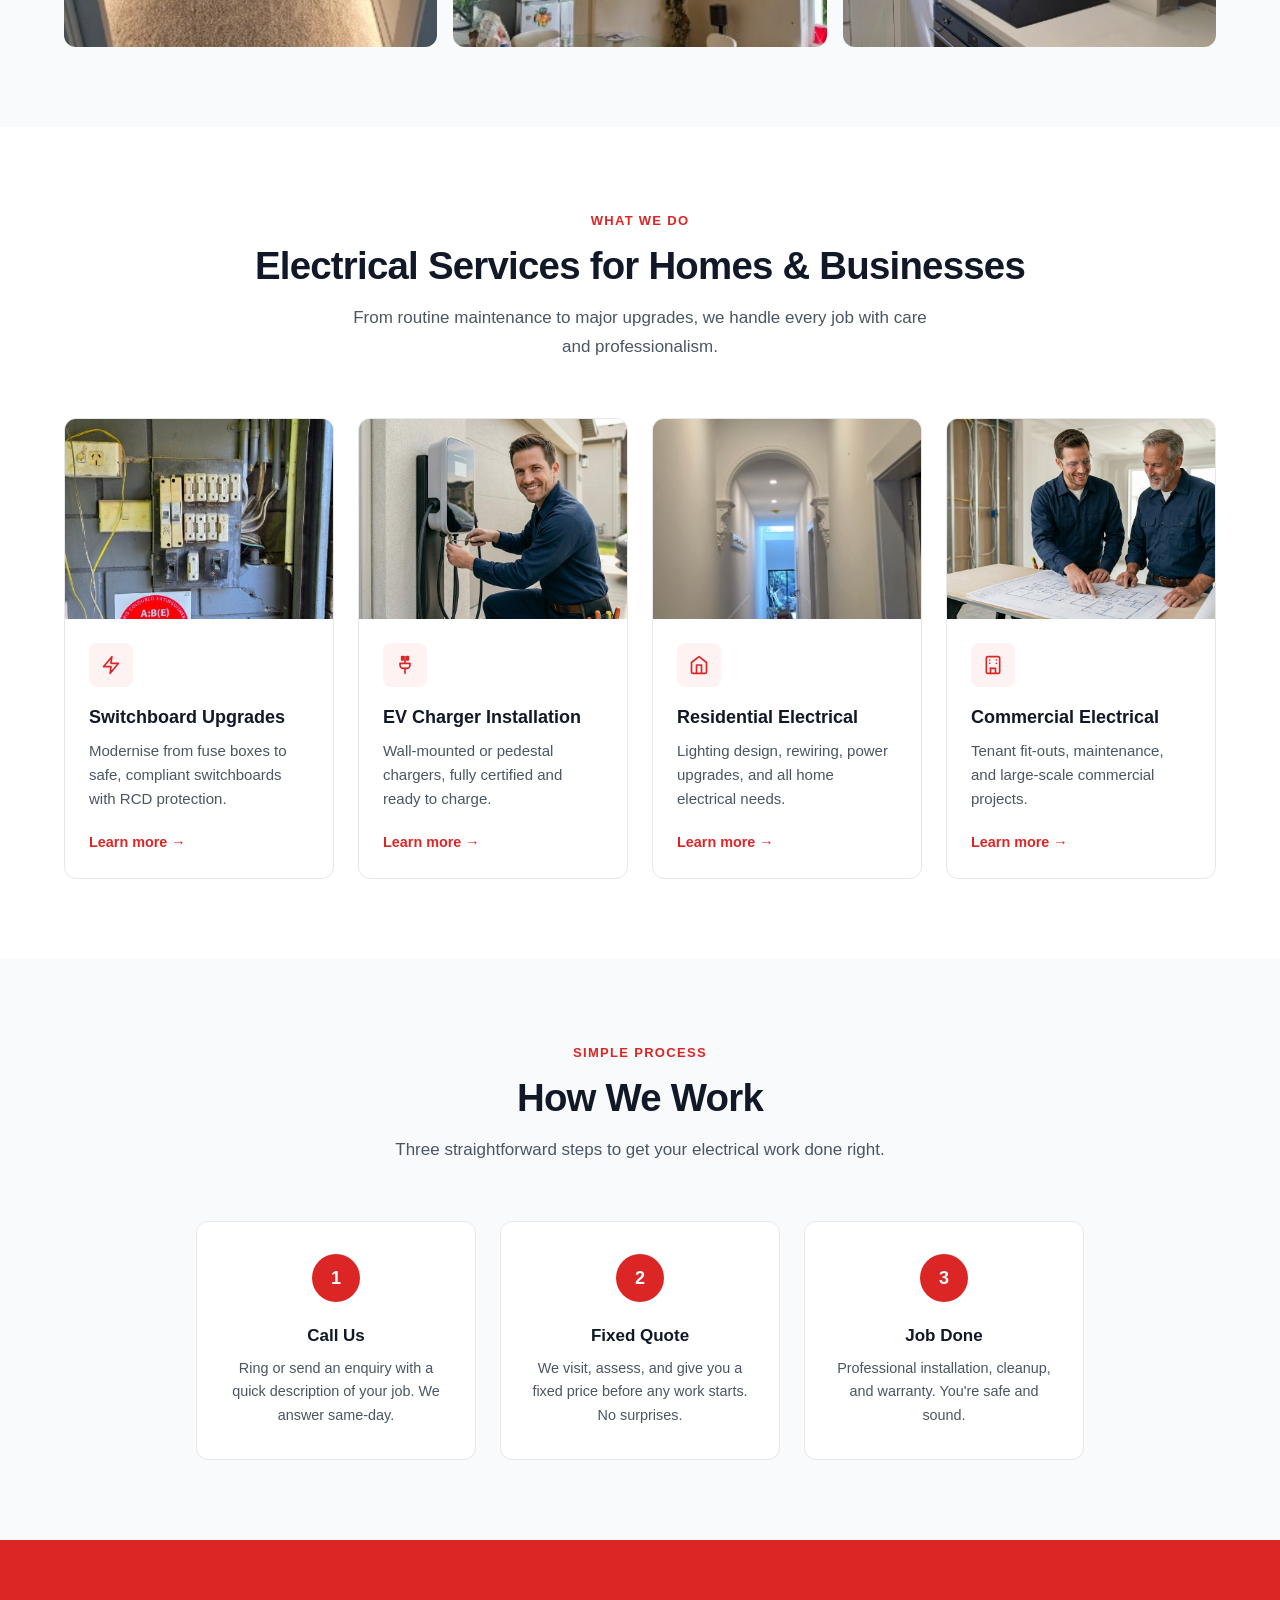
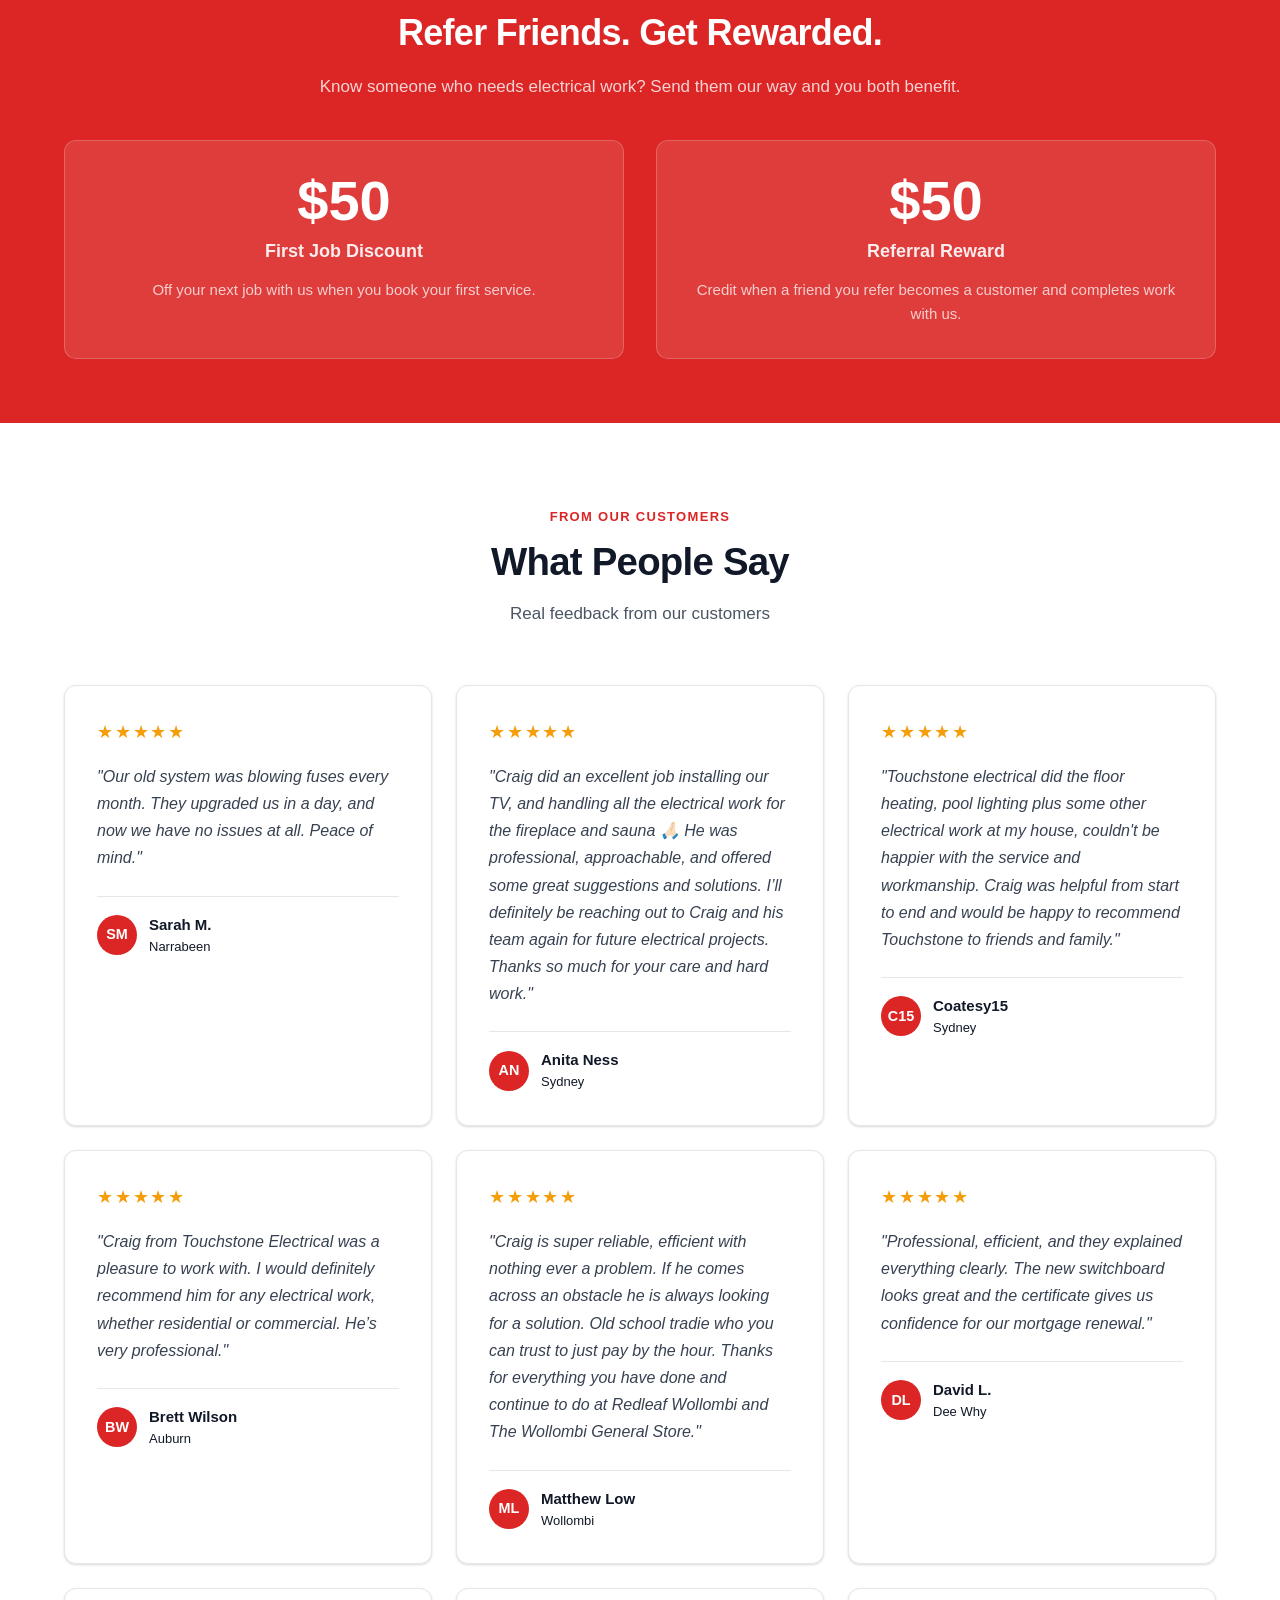
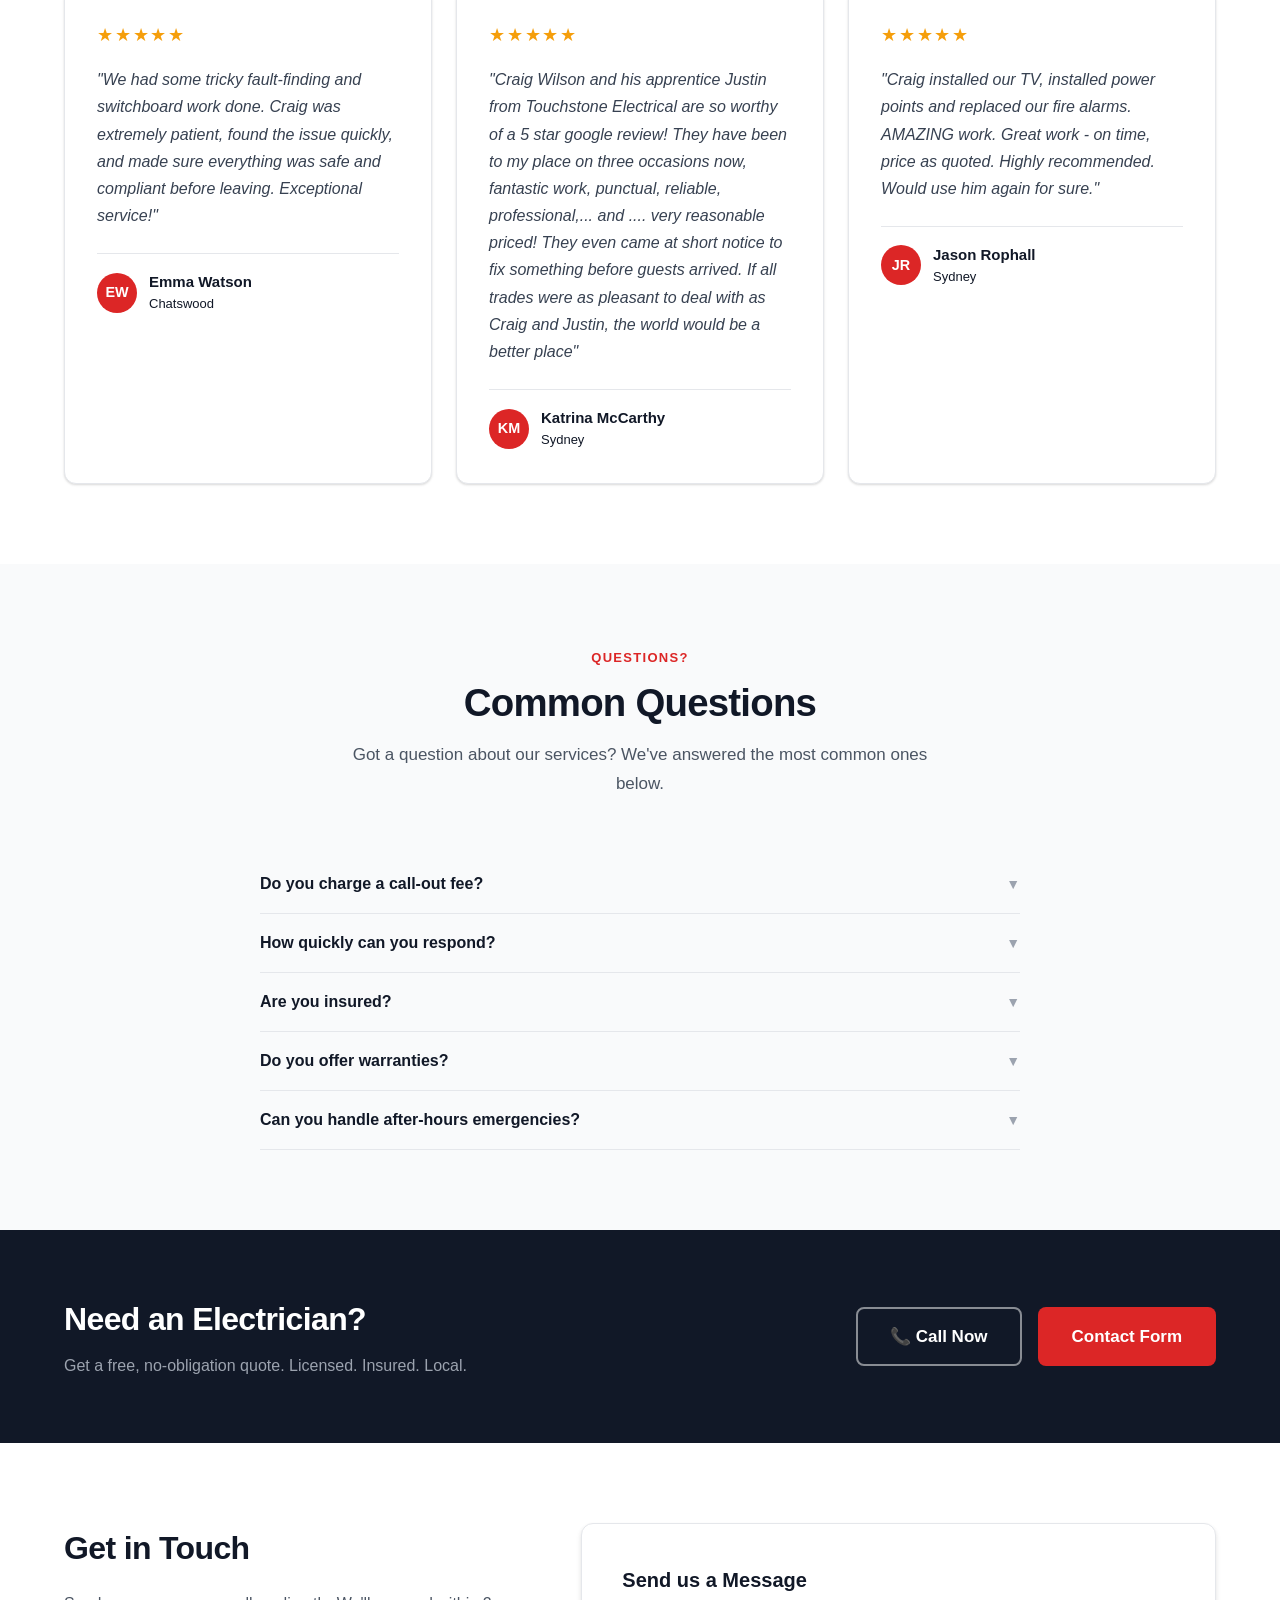
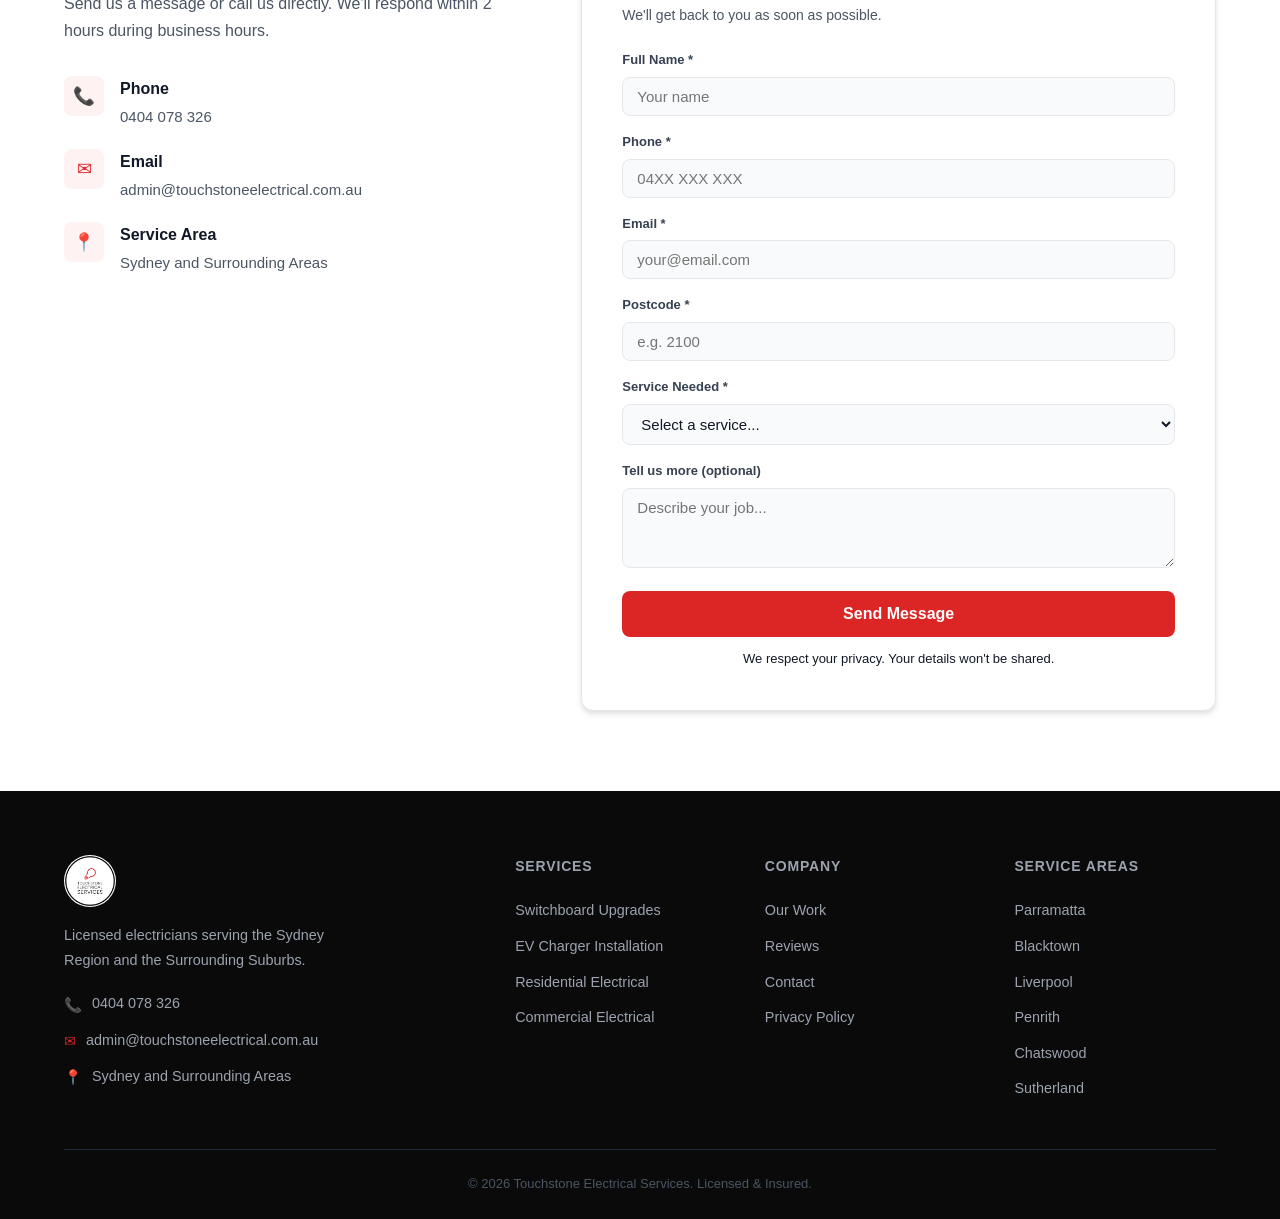
==== commit 6153ed8d: "Add files via upload" ====
--- a/home/index.html
+++ b/home/index.html
@@ -5,7 +5,7 @@
   <meta charset="UTF-8">
   <meta name="viewport" content="width=device-width, initial-scale=1.0">
   <meta http-equiv="Content-Security-Policy"
-    content="default-src 'self'; script-src 'self' 'unsafe-inline'; style-src 'self' 'unsafe-inline'; connect-src 'self' https://api.web3forms.com; img-src 'self' data:; child-src 'none';">
+    content="default-src 'self'; script-src 'self' 'unsafe-inline'; style-src 'self' 'unsafe-inline'; connect-src 'self' https://api.web3forms.com https://formspree.io; img-src 'self' data:; child-src 'none';">
   <title>Touchstone Electrical Services — Licensed Electrician Northern Beaches Sydney</title>
   <meta name="description"
     content="Licensed electrician serving Northern Beaches & Lower North Shore. Switchboards, EV chargers, rewiring, and all residential & commercial electrical work.">
@@ -536,46 +536,41 @@
             possible.</p>
 
           <form action="https://formspree.io/f/mdarbkqv" method="POST">
-            <input type="text" name="name" required>
-            <input type="email" name="email" required>
-            <textarea name="message" required></textarea>
-            <button type="submit">Submit Form</button>
-          </form>
-          <div class="form-group">
-            <label>Full Name *</label>
-            <input type="text" name="name" required placeholder="Your name">
-          </div>
-          <div class="form-group">
-            <label>Phone *</label>
-            <input type="tel" name="phone" required placeholder="04XX XXX XXX">
-          </div>
-          <div class="form-group">
-            <label>Email *</label>
-            <input type="email" name="email" required placeholder="your@email.com">
-          </div>
-          <div class="form-group">
-            <label>Postcode *</label>
-            <input type="text" name="postcode" required placeholder="e.g. 2100">
-          </div>
-          <div class="form-group">
-            <label>Service Needed *</label>
-            <select name="service" required>
-              <option value="">Select a service...</option>
-              <option>Switchboard upgrade</option>
-              <option>EV charger installation</option>
-              <option>Lighting design & installation</option>
-              <option>Rewiring</option>
-              <option>Power upgrades</option>
-              <option>Emergency repair</option>
-              <option>Other</option>
-            </select>
-          </div>
-          <div class="form-group">
-            <label>Tell us more (optional)</label>
-            <textarea name="message" placeholder="Describe your job..."></textarea>
-          </div>
-          <button type="submit" class="form-submit">Send Message</button>
-          <p class="form-note">We respect your privacy. Your details won't be shared.</p>
+            <div class="form-group">
+              <label>Full Name *</label>
+              <input type="text" name="name" required placeholder="Your name">
+            </div>
+            <div class="form-group">
+              <label>Phone *</label>
+              <input type="tel" name="phone" required placeholder="04XX XXX XXX">
+            </div>
+            <div class="form-group">
+              <label>Email *</label>
+              <input type="email" name="email" required placeholder="your@email.com">
+            </div>
+            <div class="form-group">
+              <label>Postcode *</label>
+              <input type="text" name="postcode" required placeholder="e.g. 2100">
+            </div>
+            <div class="form-group">
+              <label>Service Needed *</label>
+              <select name="service" required>
+                <option value="">Select a service...</option>
+                <option>Switchboard upgrade</option>
+                <option>EV charger installation</option>
+                <option>Lighting design & installation</option>
+                <option>Rewiring</option>
+                <option>Power upgrades</option>
+                <option>Emergency repair</option>
+                <option>Other</option>
+              </select>
+            </div>
+            <div class="form-group">
+              <label>Tell us more (optional)</label>
+              <textarea name="message" placeholder="Describe your job..."></textarea>
+            </div>
+            <button type="submit" class="form-submit">Send Message</button>
+            <p class="form-note">We respect your privacy. Your details won't be shared.</p>
           </form>
         </div>
       </div>
